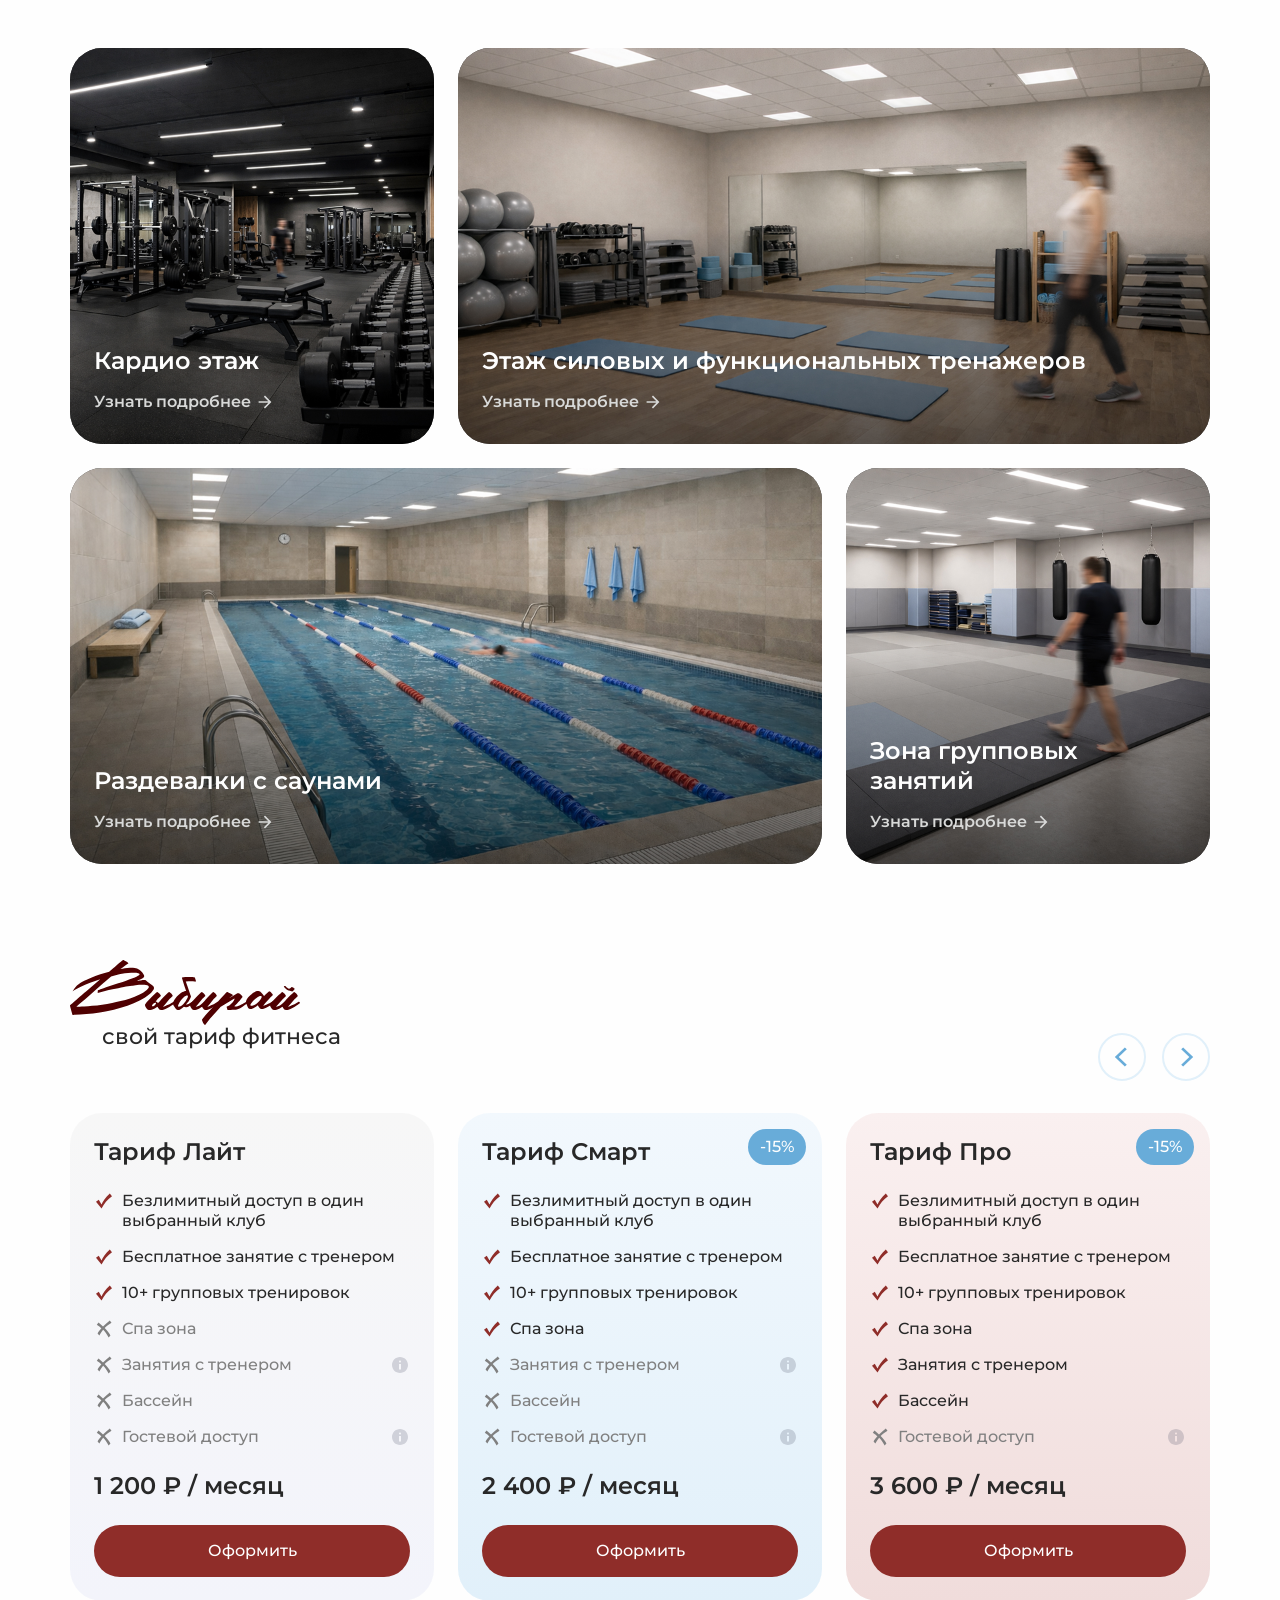
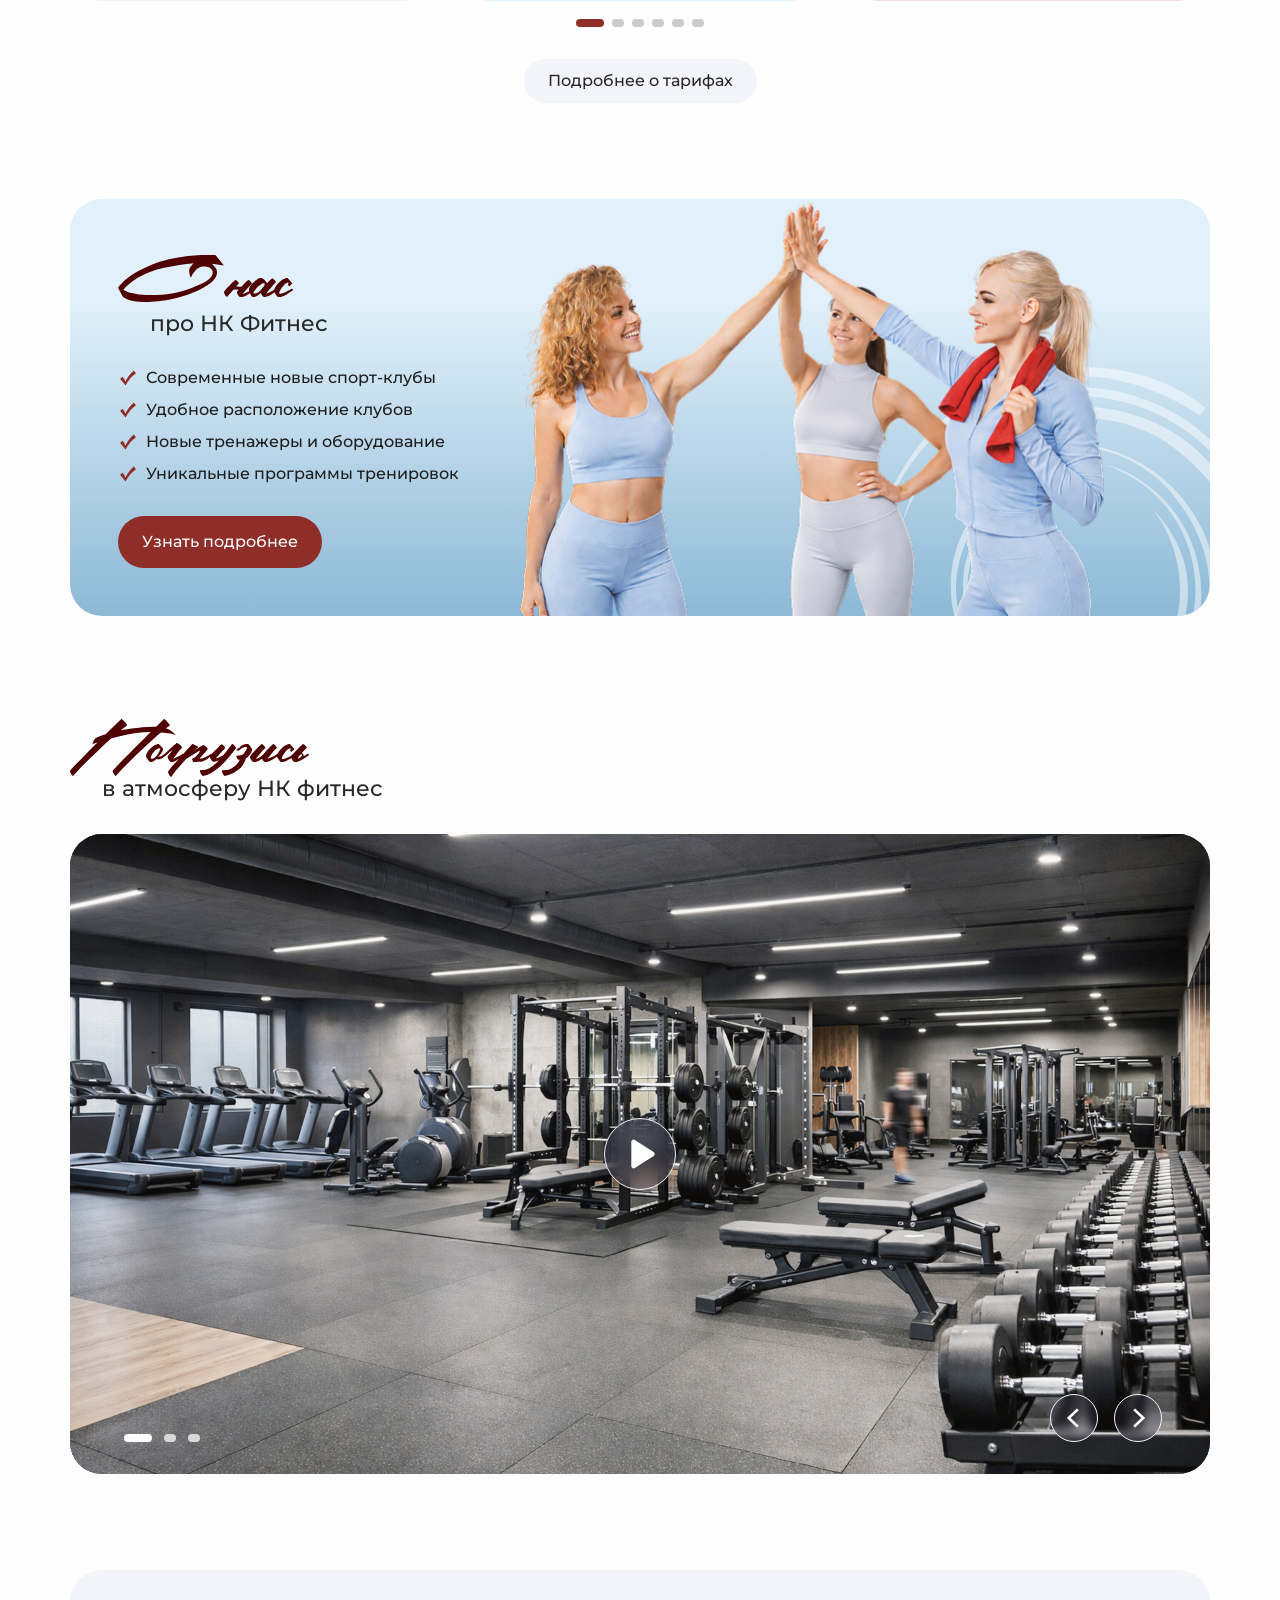
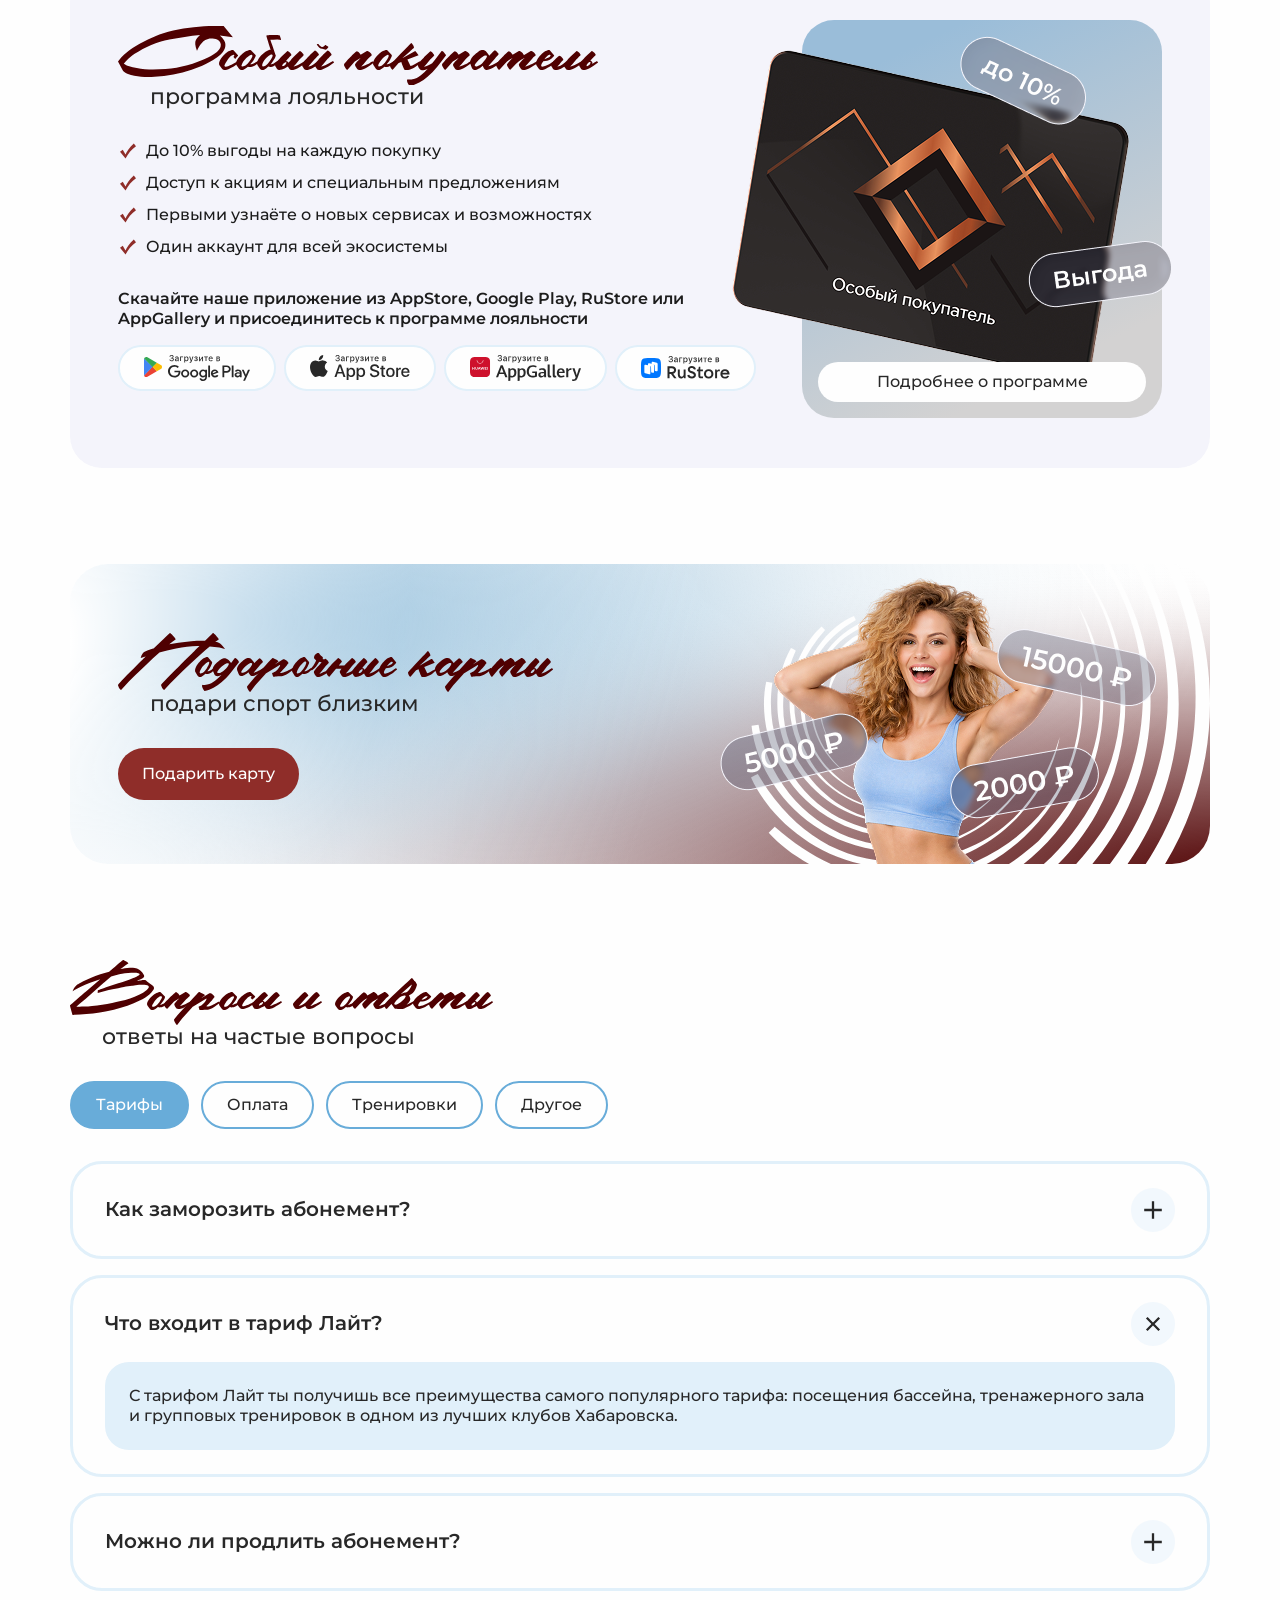
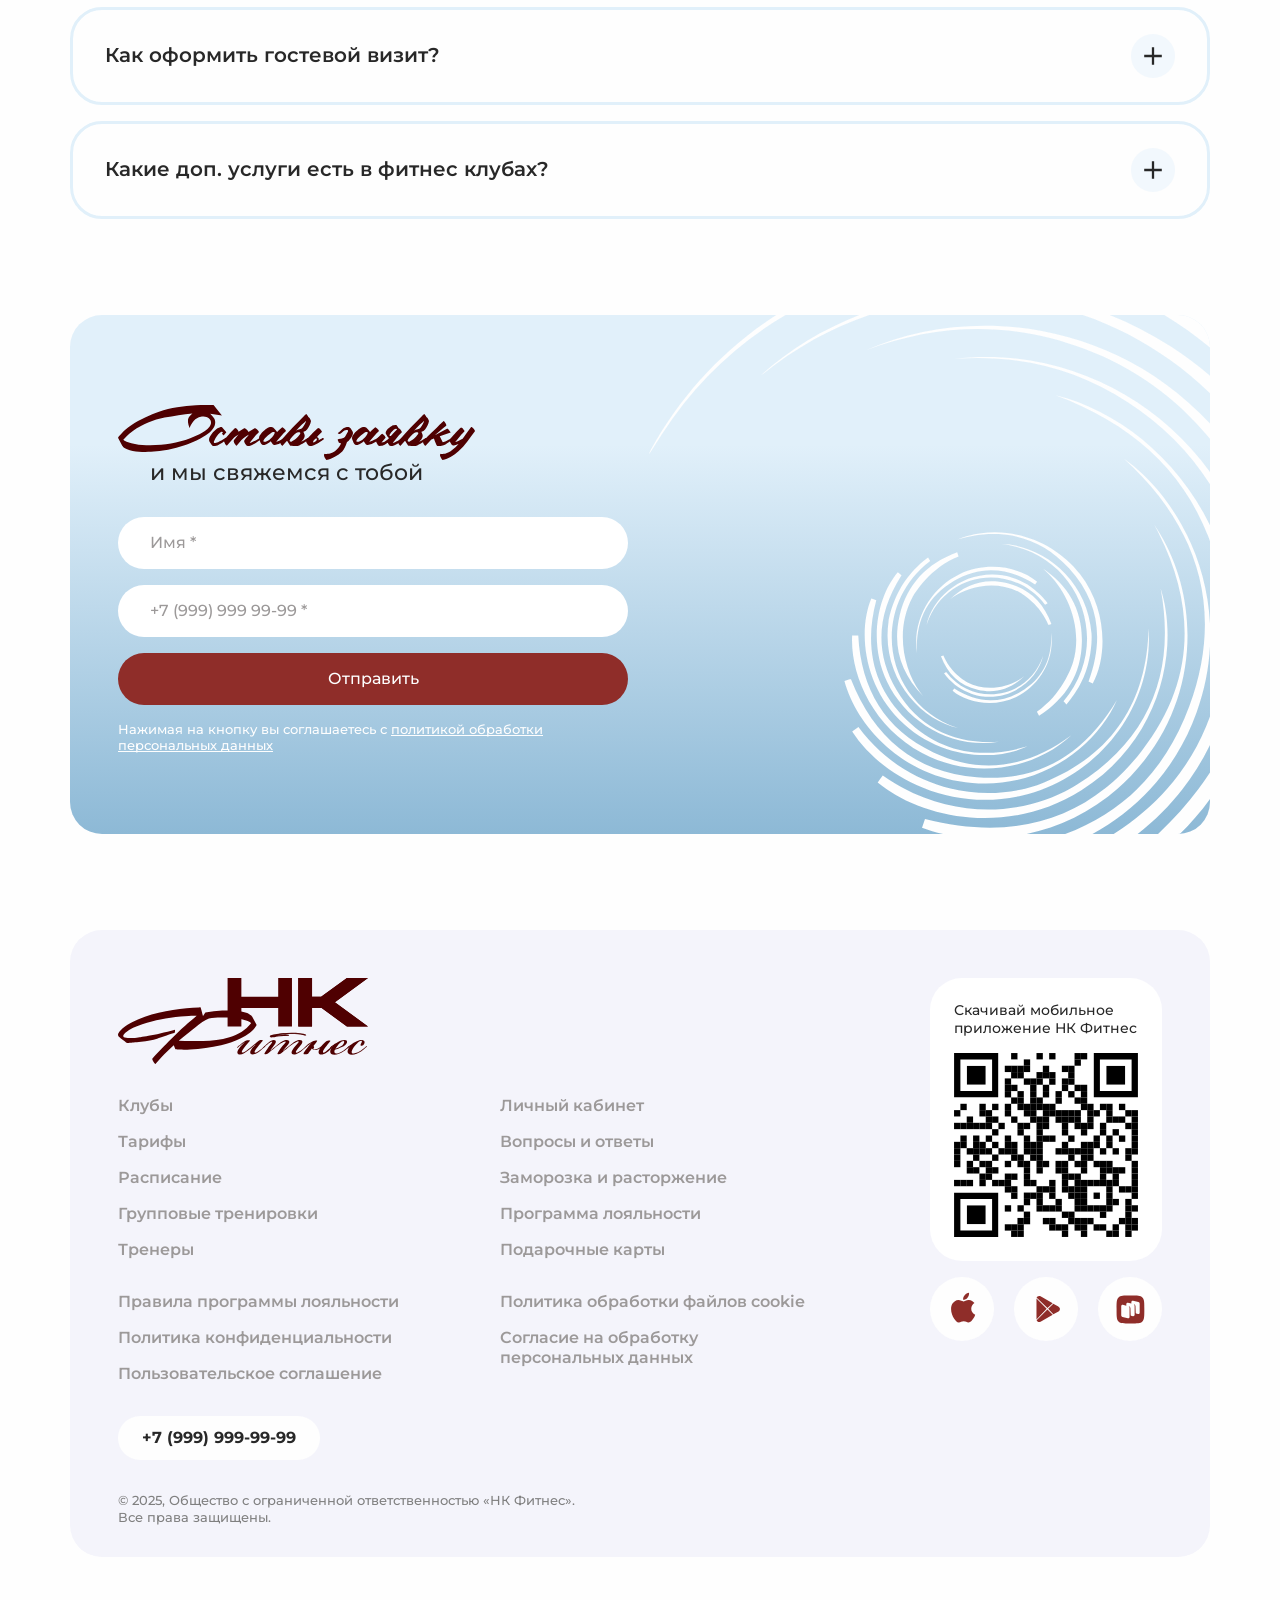
==== index.html @ 2e267639 "feat: addeddepartments mobile version" ====
<!doctype html>
<html lang="en">
  <head>
    <meta charset="UTF-8" />
    <meta name="viewport" content="width=device-width, initial-scale=1.0" />
    <title>Title</title>
    <link rel="shortcut icon" href="./favicon.ico" type="image/x-icon" />
    <link rel="stylesheet" href="./css/swiper-bundle.min.css" />
    <link rel="stylesheet" href="./css/index.css" />
    <script src="https://www.youtube.com/iframe_api" defer></script>
    <script src="./js/swiper-bundle.min.js" defer></script>
    <script src="./js/index.js" defer></script>
  </head>

  <body>
    <header class="header" style="display: none">
      <div class="custom-container">
        <div class="header__wrapper">
          <div class="header__logo">
            <a class="header__logo-link" href="#">
              <img class="header__logo-link-image" src="./assets/logo-header.svg" alt="logo" />
            </a>
          </div>

          <nav class="header__nav">
            <ul class="header__nav-menu">
              <li class="header__nav-menu-item">
                <a class="header__nav-menu-item-link" href="#">Клубы</a>
              </li>
              <li class="header__nav-menu-item">
                <a class="header__nav-menu-item-link" href="#">Тарифы</a>
              </li>
              <li class="header__nav-menu-item">
                <a class="header__nav-menu-item-link" href="#">Расписание</a>
              </li>
              <li class="header__nav-menu-item">
                <a class="header__nav-menu-item-link" href="#">Акции</a>
              </li>
            </ul>
          </nav>

          <div class="header__controls">
            <button class="header__controls-profile"></button>
            <button class="header__controls-login">Войти</button>
            <button class="header__controls-buy">Купить абонемент</button>
          </div>
        </div>
      </div>
    </header>

    <main class="main">
      <section class="first-screen" style="display: none">
        <div class="custom-container">
          <div class="first-screen__wrapper">
            <div class="first-screen__slider">
              <div class="swiper">
                <div class="swiper-wrapper">
                  <div class="swiper-slide">
                    <div class="first-screen__slide">
                      <div class="first-screen__slide-description">
                        Успей купить абонемент на год со скидкой до 30%
                      </div>
                      <div class="first-screen__slide-title">Акция года</div>
                      <div class="first-screen__slide-request">
                        <button class="first-screen__slide-request-button">Оставить заявку</button>
                      </div>
                    </div>
                  </div>
                  <div class="swiper-slide">
                    <div class="first-screen__slide">
                      <div class="first-screen__slide-description">
                        Успей купить абонемент на год со скидкой до 90%
                      </div>
                      <div class="first-screen__slide-title">Акция осени</div>
                      <div class="first-screen__slide-request">
                        <button class="first-screen__slide-request-button">Оставить заявку</button>
                      </div>
                    </div>
                  </div>
                  <div class="swiper-slide">
                    <div class="first-screen__slide">
                      <div class="first-screen__slide-description">
                        Успей купить абонемент на год со скидкой до 90%
                      </div>
                      <div class="first-screen__slide-title">Акция зимы</div>
                      <div class="first-screen__slide-request">
                        <button class="first-screen__slide-request-button">Оставить заявку</button>
                      </div>
                    </div>
                  </div>
                </div>
                <div class="swiper-pagination"></div>
              </div>
            </div>
          </div>
        </div>
      </section>

      <section class="departments">
        <div class="custom-container">
          <div class="departments__wrapper">
            <div class="departments__slides">
              <div class="departments__slide">
                <figure class="departments__slide-photo">
                  <img
                    class="departments__slide-photo-image"
                    src="./assets/departments-photo-1.jpg"
                    alt="photo"
                  />
                </figure>
                <div class="departments__slide-info">
                  <div class="departments__slide-info-title">Кардио этаж</div>
                  <div class="departments__slide-info-more">
                    <a class="departments__slide-info-more-link" href="#">Узнать подробнее</a>
                  </div>
                </div>
              </div>

              <div class="departments__slide">
                <figure class="departments__slide-photo">
                  <img
                    class="departments__slide-photo-image"
                    src="./assets/departments-photo-2.jpg"
                    alt="photo"
                  />
                </figure>
                <div class="departments__slide-info">
                  <div class="departments__slide-info-title">
                    Этаж силовых и функциональных тренажеров
                  </div>
                  <div class="departments__slide-info-more">
                    <a class="departments__slide-info-more-link" href="#">Узнать подробнее</a>
                  </div>
                </div>
              </div>

              <div class="departments__slide">
                <figure class="departments__slide-photo">
                  <img
                    class="departments__slide-photo-image"
                    src="./assets/departments-photo-3.jpg"
                    alt="photo"
                  />
                </figure>
                <div class="departments__slide-info">
                  <div class="departments__slide-info-title">Раздевалки с саунами</div>
                  <div class="departments__slide-info-more">
                    <a class="departments__slide-info-more-link" href="#">Узнать подробнее</a>
                  </div>
                </div>
              </div>

              <div class="departments__slide">
                <figure class="departments__slide-photo">
                  <img
                    class="departments__slide-photo-image"
                    src="./assets/departments-photo-4.jpg"
                    alt="photo"
                  />
                </figure>
                <div class="departments__slide-info">
                  <div class="departments__slide-info-title">Зона групповых занятий</div>
                  <div class="departments__slide-info-more">
                    <a class="departments__slide-info-more-link" href="#">Узнать подробнее</a>
                  </div>
                </div>
              </div>
            </div>

            <div class="departments__slider">
              <div class="swiper">
                <div class="swiper-wrapper">
                  <div class="swiper-slide">
                    <div class="departments__slide">
                      <figure class="departments__slide-photo">
                        <img
                          class="departments__slide-photo-image"
                          src="./assets/departments-photo-1.jpg"
                          alt="photo"
                        />
                      </figure>
                      <div class="departments__slide-info">
                        <div class="departments__slide-info-title">Кардио этаж</div>
                        <div class="departments__slide-info-more">
                          <a class="departments__slide-info-more-link" href="#">Узнать подробнее</a>
                        </div>
                      </div>
                    </div>
                  </div>

                  <div class="swiper-slide">
                    <div class="departments__slide">
                      <figure class="departments__slide-photo">
                        <img
                          class="departments__slide-photo-image"
                          src="./assets/departments-photo-2.jpg"
                          alt="photo"
                        />
                      </figure>
                      <div class="departments__slide-info">
                        <div class="departments__slide-info-title">
                          Этаж силовых и функциональных тренажеров
                        </div>
                        <div class="departments__slide-info-more">
                          <a class="departments__slide-info-more-link" href="#">Узнать подробнее</a>
                        </div>
                      </div>
                    </div>
                  </div>

                  <div class="swiper-slide">
                    <div class="departments__slide">
                      <figure class="departments__slide-photo">
                        <img
                          class="departments__slide-photo-image"
                          src="./assets/departments-photo-3.jpg"
                          alt="photo"
                        />
                      </figure>
                      <div class="departments__slide-info">
                        <div class="departments__slide-info-title">Раздевалки с саунами</div>
                        <div class="departments__slide-info-more">
                          <a class="departments__slide-info-more-link" href="#">Узнать подробнее</a>
                        </div>
                      </div>
                    </div>
                  </div>

                  <div class="swiper-slide">
                    <div class="departments__slide">
                      <figure class="departments__slide-photo">
                        <img
                          class="departments__slide-photo-image"
                          src="./assets/departments-photo-4.jpg"
                          alt="photo"
                        />
                      </figure>
                      <div class="departments__slide-info">
                        <div class="departments__slide-info-title">Зона групповых занятий</div>
                        <div class="departments__slide-info-more">
                          <a class="departments__slide-info-more-link" href="#">Узнать подробнее</a>
                        </div>
                      </div>
                    </div>
                  </div>
                </div>
              </div>

              <div class="departments__slider-pagination"></div>
            </div>
          </div>
        </div>
      </section>

      <section class="about-tariffs">
        <div class="custom-container">
          <di class="about-tariffs__heading">
            <div class="about-tariffs__heading-info">
              <h2 class="about-tariffs__heading-info-title">Выбирай</h2>

              <figure class="about-tariffs__heading-info-heading">
                <img
                  class="about-tariffs__heading-info-heading-image"
                  src="./assets/heading/heading-about-tariffs.svg"
                  alt="heading"
                />
              </figure>

              <div class="about-tariffs__heading-info-description">свой тариф фитнеса</div>
            </div>

            <div class="about-tariffs__heading-controls">
              <div class="about-tariffs__heading-controls-prev" role="button"></div>
              <div class="about-tariffs__heading-controls-next" role="button"></div>
            </div>
          </di>

          <div class="about-tariffs__slider">
            <div class="swiper">
              <div class="swiper-wrapper">
                <div class="swiper-slide">
                  <div class="about-tariffs__slide about-tariffs__slide_light">
                    <h3 class="about-tariffs__slide-title">Тариф Лайт</h3>

                    <ul class="about-tariffs__slide-services">
                      <li class="about-tariffs__slide-services-item active">
                        <div class="about-tariffs__slide-services-item-name">
                          Безлимитный доступ в один выбранный клуб
                        </div>
                      </li>
                      <li class="about-tariffs__slide-services-item active">
                        <div class="about-tariffs__slide-services-item-name">
                          Бесплатное занятие с тренером
                        </div>
                      </li>
                      <li class="about-tariffs__slide-services-item active">
                        <div class="about-tariffs__slide-services-item-name">
                          10+ групповых тренировок
                        </div>
                      </li>
                      <li class="about-tariffs__slide-services-item">
                        <div class="about-tariffs__slide-services-item-name">Спа зона</div>
                      </li>
                      <li class="about-tariffs__slide-services-item">
                        <div class="about-tariffs__slide-services-item-name">
                          Занятия с тренером
                        </div>
                        <div class="about-tariffs__slide-services-item-info">
                          <button class="about-tariffs__slide-services-item-info-button"></button>
                        </div>
                      </li>
                      <li class="about-tariffs__slide-services-item">
                        <div class="about-tariffs__slide-services-item-name">Бассейн</div>
                      </li>
                      <li class="about-tariffs__slide-services-item">
                        <div class="about-tariffs__slide-services-item-name">Гостевой доступ</div>
                        <div class="about-tariffs__slide-services-item-info">
                          <button class="about-tariffs__slide-services-item-info-button"></button>
                        </div>
                      </li>
                    </ul>

                    <div class="about-tariffs__slide-price">1 200 ₽ / месяц</div>

                    <div class="about-tariffs__slide-buy">
                      <button class="about-tariffs__slide-buy-button">Оформить</button>
                    </div>
                  </div>
                </div>

                <div class="swiper-slide">
                  <div class="about-tariffs__slide about-tariffs__slide_smart">
                    <h3 class="about-tariffs__slide-title">Тариф Смарт</h3>

                    <div class="about-tariffs__slide-discount">-15%</div>

                    <ul class="about-tariffs__slide-services">
                      <li class="about-tariffs__slide-services-item active">
                        <div class="about-tariffs__slide-services-item-name">
                          Безлимитный доступ в один выбранный клуб
                        </div>
                      </li>
                      <li class="about-tariffs__slide-services-item active">
                        <div class="about-tariffs__slide-services-item-name">
                          Бесплатное занятие с тренером
                        </div>
                      </li>
                      <li class="about-tariffs__slide-services-item active">
                        <div class="about-tariffs__slide-services-item-name">
                          10+ групповых тренировок
                        </div>
                      </li>
                      <li class="about-tariffs__slide-services-item active">
                        <div class="about-tariffs__slide-services-item-name">Спа зона</div>
                      </li>
                      <li class="about-tariffs__slide-services-item">
                        <div class="about-tariffs__slide-services-item-name">
                          Занятия с тренером
                        </div>
                        <div class="about-tariffs__slide-services-item-info">
                          <button class="about-tariffs__slide-services-item-info-button"></button>
                        </div>
                      </li>
                      <li class="about-tariffs__slide-services-item">
                        <div class="about-tariffs__slide-services-item-name">Бассейн</div>
                      </li>
                      <li class="about-tariffs__slide-services-item">
                        <div class="about-tariffs__slide-services-item-name">Гостевой доступ</div>
                        <div class="about-tariffs__slide-services-item-info">
                          <button class="about-tariffs__slide-services-item-info-button"></button>
                        </div>
                      </li>
                    </ul>

                    <div class="about-tariffs__slide-price">2 400 ₽ / месяц</div>

                    <div class="about-tariffs__slide-buy">
                      <button class="about-tariffs__slide-buy-button">Оформить</button>
                    </div>
                  </div>
                </div>

                <div class="swiper-slide">
                  <div class="about-tariffs__slide about-tariffs__slide_pro">
                    <h3 class="about-tariffs__slide-title">Тариф Про</h3>

                    <div class="about-tariffs__slide-discount">-15%</div>

                    <ul class="about-tariffs__slide-services">
                      <li class="about-tariffs__slide-services-item active">
                        <div class="about-tariffs__slide-services-item-name">
                          Безлимитный доступ в один выбранный клуб
                        </div>
                      </li>
                      <li class="about-tariffs__slide-services-item active">
                        <div class="about-tariffs__slide-services-item-name">
                          Бесплатное занятие с тренером
                        </div>
                      </li>
                      <li class="about-tariffs__slide-services-item active">
                        <div class="about-tariffs__slide-services-item-name">
                          10+ групповых тренировок
                        </div>
                      </li>
                      <li class="about-tariffs__slide-services-item active">
                        <div class="about-tariffs__slide-services-item-name">Спа зона</div>
                      </li>
                      <li class="about-tariffs__slide-services-item active">
                        <div class="about-tariffs__slide-services-item-name">
                          Занятия с тренером
                        </div>
                        <div class="about-tariffs__slide-services-item-info active">
                          <button class="about-tariffs__slide-services-item-info-button"></button>
                        </div>
                      </li>
                      <li class="about-tariffs__slide-services-item active">
                        <div class="about-tariffs__slide-services-item-name">Бассейн</div>
                      </li>
                      <li class="about-tariffs__slide-services-item">
                        <div class="about-tariffs__slide-services-item-name">Гостевой доступ</div>
                        <div class="about-tariffs__slide-services-item-info">
                          <button class="about-tariffs__slide-services-item-info-button"></button>
                        </div>
                      </li>
                    </ul>

                    <div class="about-tariffs__slide-price">3 600 ₽ / месяц</div>

                    <div class="about-tariffs__slide-buy">
                      <button class="about-tariffs__slide-buy-button">Оформить</button>
                    </div>
                  </div>
                </div>

                <div class="swiper-slide">
                  <div class="about-tariffs__slide about-tariffs__slide_light">
                    <h3 class="about-tariffs__slide-title">Тариф Лайт</h3>

                    <ul class="about-tariffs__slide-services">
                      <li class="about-tariffs__slide-services-item active">
                        <div class="about-tariffs__slide-services-item-name">
                          Безлимитный доступ в один выбранный клуб
                        </div>
                      </li>
                      <li class="about-tariffs__slide-services-item active">
                        <div class="about-tariffs__slide-services-item-name">
                          Бесплатное занятие с тренером
                        </div>
                      </li>
                      <li class="about-tariffs__slide-services-item active">
                        <div class="about-tariffs__slide-services-item-name">
                          10+ групповых тренировок
                        </div>
                      </li>
                      <li class="about-tariffs__slide-services-item">
                        <div class="about-tariffs__slide-services-item-name">Спа зона</div>
                      </li>
                      <li class="about-tariffs__slide-services-item">
                        <div class="about-tariffs__slide-services-item-name">
                          Занятия с тренером
                        </div>
                        <div class="about-tariffs__slide-services-item-info">
                          <button class="about-tariffs__slide-services-item-info-button"></button>
                        </div>
                      </li>
                      <li class="about-tariffs__slide-services-item">
                        <div class="about-tariffs__slide-services-item-name">Бассейн</div>
                      </li>
                      <li class="about-tariffs__slide-services-item">
                        <div class="about-tariffs__slide-services-item-name">Гостевой доступ</div>
                        <div class="about-tariffs__slide-services-item-info">
                          <button class="about-tariffs__slide-services-item-info-button"></button>
                        </div>
                      </li>
                    </ul>

                    <div class="about-tariffs__slide-price">1 200 ₽ / месяц</div>

                    <div class="about-tariffs__slide-buy">
                      <button class="about-tariffs__slide-buy-button">Оформить</button>
                    </div>
                  </div>
                </div>

                <div class="swiper-slide">
                  <div class="about-tariffs__slide about-tariffs__slide_smart">
                    <h3 class="about-tariffs__slide-title">Тариф Смарт</h3>

                    <div class="about-tariffs__slide-discount">-15%</div>

                    <ul class="about-tariffs__slide-services">
                      <li class="about-tariffs__slide-services-item active">
                        <div class="about-tariffs__slide-services-item-name">
                          Безлимитный доступ в один выбранный клуб
                        </div>
                      </li>
                      <li class="about-tariffs__slide-services-item active">
                        <div class="about-tariffs__slide-services-item-name">
                          Бесплатное занятие с тренером
                        </div>
                      </li>
                      <li class="about-tariffs__slide-services-item active">
                        <div class="about-tariffs__slide-services-item-name">
                          10+ групповых тренировок
                        </div>
                      </li>
                      <li class="about-tariffs__slide-services-item active">
                        <div class="about-tariffs__slide-services-item-name">Спа зона</div>
                      </li>
                      <li class="about-tariffs__slide-services-item">
                        <div class="about-tariffs__slide-services-item-name">
                          Занятия с тренером
                        </div>
                        <div class="about-tariffs__slide-services-item-info">
                          <button class="about-tariffs__slide-services-item-info-button"></button>
                        </div>
                      </li>
                      <li class="about-tariffs__slide-services-item">
                        <div class="about-tariffs__slide-services-item-name">Бассейн</div>
                      </li>
                      <li class="about-tariffs__slide-services-item">
                        <div class="about-tariffs__slide-services-item-name">Гостевой доступ</div>
                        <div class="about-tariffs__slide-services-item-info">
                          <button class="about-tariffs__slide-services-item-info-button"></button>
                        </div>
                      </li>
                    </ul>

                    <div class="about-tariffs__slide-price">2 400 ₽ / месяц</div>

                    <div class="about-tariffs__slide-buy">
                      <button class="about-tariffs__slide-buy-button">Оформить</button>
                    </div>
                  </div>
                </div>

                <div class="swiper-slide">
                  <div class="about-tariffs__slide about-tariffs__slide_pro">
                    <h3 class="about-tariffs__slide-title">Тариф Про</h3>

                    <div class="about-tariffs__slide-discount">-15%</div>

                    <ul class="about-tariffs__slide-services">
                      <li class="about-tariffs__slide-services-item active">
                        <div class="about-tariffs__slide-services-item-name">
                          Безлимитный доступ в один выбранный клуб
                        </div>
                      </li>
                      <li class="about-tariffs__slide-services-item active">
                        <div class="about-tariffs__slide-services-item-name">
                          Бесплатное занятие с тренером
                        </div>
                      </li>
                      <li class="about-tariffs__slide-services-item active">
                        <div class="about-tariffs__slide-services-item-name">
                          10+ групповых тренировок
                        </div>
                      </li>
                      <li class="about-tariffs__slide-services-item active">
                        <div class="about-tariffs__slide-services-item-name">Спа зона</div>
                      </li>
                      <li class="about-tariffs__slide-services-item active">
                        <div class="about-tariffs__slide-services-item-name">
                          Занятия с тренером
                        </div>
                        <div class="about-tariffs__slide-services-item-info active">
                          <button class="about-tariffs__slide-services-item-info-button"></button>
                        </div>
                      </li>
                      <li class="about-tariffs__slide-services-item active">
                        <div class="about-tariffs__slide-services-item-name">Бассейн</div>
                      </li>
                      <li class="about-tariffs__slide-services-item">
                        <div class="about-tariffs__slide-services-item-name">Гостевой доступ</div>
                        <div class="about-tariffs__slide-services-item-info">
                          <button class="about-tariffs__slide-services-item-info-button"></button>
                        </div>
                      </li>
                    </ul>

                    <div class="about-tariffs__slide-price">3 600 ₽ / месяц</div>

                    <div class="about-tariffs__slide-buy">
                      <button class="about-tariffs__slide-buy-button">Оформить</button>
                    </div>
                  </div>
                </div>
              </div>
            </div>
          </div>

          <div class="about-tariffs__pagination"></div>

          <div class="about-tariffs__more">
            <a class="about-tariffs__more-link" href="#">Подробнее о тарифах</a>
          </div>
        </div>
      </section>

      <section class="about-us">
        <div class="custom-container">
          <div class="about-us__wrapper">
            <div class="about-us__info">
              <div class="about-us__info-title">О нас</div>

              <figure class="about-us__info-heading">
                <img
                  class="about-us__info-heading-image"
                  src="./assets/heading/heading-about-us.svg"
                  alt="heading"
                />
              </figure>

              <div class="about-us__info-description">про НК Фитнес</div>
              <div class="about-us__info-advantages">
                <li class="about-us__info-advantages-item">Современные новые спорт-клубы</li>
                <li class="about-us__info-advantages-item">Удобное расположение клубов</li>
                <li class="about-us__info-advantages-item">Новые тренажеры и оборудование</li>
                <li class="about-us__info-advantages-item">Уникальные программы тренировок</li>
              </div>
              <div class="about-us__info-training">
                <button class="about-us__info-training-button">Узнать подробнее</button>
              </div>
            </div>

            <figure class="about-us__photo">
              <img
                class="about-us__photo-image"
                src="./assets/about-us-image-1.png"
                alt="about-us"
              />
            </figure>
          </div>
        </div>
      </section>

      <section class="atmosphere">
        <div class="custom-container">
          <div class="atmosphere__wrapper">
            <h2 class="atmosphere__title">Погрузись</h2>

            <figure class="atmosphere__heading">
              <img
                class="atmosphere__heading-image"
                src="./assets/heading/heading-atmosphere.svg"
                alt="heading"
              />
            </figure>

            <div class="atmosphere__description">в атмосферу НК фитнес</div>

            <div class="atmosphere__slider">
              <div class="swiper">
                <div class="swiper-wrapper">
                  <div class="swiper-slide">
                    <div class="atmosphere__slide">
                      <iframe
                        class="atmosphere__slide-iframe"
                        src="https://www.youtube.com/embed/ScMzIvxBSi4?enablejsapi=1"
                        allow="
                          accelerometer;
                          autoplay;
                          clipboard-write;
                          encrypted-media;
                          gyroscope;
                          picture-in-picture;
                        "
                        allowfullscreen
                      ></iframe>
                      <div class="atmosphere__slide-overlay">
                        <figure class="atmosphere__slide-overlay-photo">
                          <img
                            class="atmosphere__slide-overlay-photo-image"
                            src="./assets/atmosphere-video-overlay-1.jpg"
                            alt="overlay"
                          />
                        </figure>

                        <button class="atmosphere__slide-overlay-play"></button>
                      </div>
                    </div>
                  </div>

                  <div class="swiper-slide">
                    <div class="atmosphere__slide">
                      <iframe
                        class="atmosphere__slide-iframe"
                        src="https://www.youtube.com/embed/ScMzIvxBSi4?enablejsapi=1"
                        allow="
                          accelerometer;
                          autoplay;
                          clipboard-write;
                          encrypted-media;
                          gyroscope;
                          picture-in-picture;
                        "
                        allowfullscreen
                      ></iframe>
                      <div class="atmosphere__slide-overlay">
                        <figure class="atmosphere__slide-overlay-photo">
                          <img
                            class="atmosphere__slide-overlay-photo-image"
                            src="./assets/atmosphere-video-overlay-1.jpg"
                            alt="overlay"
                          />
                        </figure>

                        <button class="atmosphere__slide-overlay-play"></button>
                      </div>
                    </div>
                  </div>

                  <div class="swiper-slide">
                    <div class="atmosphere__slide">
                      <iframe
                        class="atmosphere__slide-iframe"
                        src="https://www.youtube.com/embed/ScMzIvxBSi4?enablejsapi=1"
                        allow="
                          accelerometer;
                          autoplay;
                          clipboard-write;
                          encrypted-media;
                          gyroscope;
                          picture-in-picture;
                        "
                        allowfullscreen
                      ></iframe>
                      <div class="atmosphere__slide-overlay">
                        <figure class="atmosphere__slide-overlay-photo">
                          <img
                            class="atmosphere__slide-overlay-photo-image"
                            src="./assets/atmosphere-video-overlay-1.jpg"
                            alt="overlay"
                          />
                        </figure>

                        <button class="atmosphere__slide-overlay-play"></button>
                      </div>
                    </div>
                  </div>
                </div>

                <div class="swiper-pagination"></div>
                <div class="swiper-button-prev"></div>
                <div class="swiper-button-next"></div>
              </div>
            </div>
          </div>
        </div>
      </section>

      <section class="loyalty">
        <div class="custom-container">
          <div class="loyalty__wrapper">
            <div class="loyalty__info">
              <h2 class="loyalty__info-title">Особый покупатель</h2>

              <figure class="loyalty__info-heading">
                <img
                  class="loyalty__info-heading-image"
                  src="./assets/heading/heading-loyalty.svg"
                  alt="heading"
                />
              </figure>

              <div class="loyalty__info-description">программа лояльности</div>

              <div class="loyalty__info-advantages">
                <li class="loyalty__info-advantages-item">До 10% выгоды на каждую покупку</li>
                <li class="loyalty__info-advantages-item">
                  Доступ к акциям и специальным предложениям
                </li>
                <li class="loyalty__info-advantages-item">
                  Первыми узнаёте о новых сервисах и возможностях
                </li>
                <li class="loyalty__info-advantages-item">Один аккаунт для всей экосистемы</li>
              </div>

              <div class="loyalty__info-text">
                Скачайте наше приложение из AppStore, Google Play, RuStore или AppGallery и
                присоединитесь к программе лояльности
              </div>

              <div class="loyalty__info-download">
                <a class="loyalty__info-download-link" href="#">
                  <img
                    class="loyalty__info-download-link-image"
                    src="./assets/google-play-download-logo.svg"
                    alt=""
                  />
                </a>
                <a class="loyalty__info-download-link" href="#">
                  <img
                    class="loyalty__info-download-link-image"
                    src="./assets/app-store-download-logo.svg"
                    alt=""
                  />
                </a>
                <a class="loyalty__info-download-link" href="#">
                  <img
                    class="loyalty__info-download-link-image"
                    src="./assets/app-gallery-download-logo.svg"
                    alt=""
                  />
                </a>
                <a class="loyalty__info-download-link" href="#">
                  <img
                    class="loyalty__info-download-link-image"
                    src="./assets/rustore-download-logo.svg"
                    alt=""
                  />
                </a>
              </div>
            </div>

            <div class="loyalty__more">
              <figure class="loyalty__more-figure">
                <img
                  class="loyalty__more-figure-image"
                  src="./assets/loyalty-image-1.png"
                  alt="about-us"
                />
              </figure>

              <div class="loyalty__more-about">
                <a class="loyalty__more-about-link" href="#">Подробнее о программе</a>
              </div>
            </div>

            <div class="loyalty__download">
              <div class="loyalty__download-title">
                Скачайте наше приложение из AppStore, Google Play, RuStore или AppGallery и
                присоединитесь к программе лояльности
              </div>

              <div class="loyalty__download-links">
                <a class="loyalty__download-link" href="#">
                  <img
                    class="loyalty__download-link-logo"
                    src="./assets/google-play-download-logo-mob.svg"
                    alt=""
                  />
                </a>
                <a class="loyalty__download-link" href="#">
                  <img
                    class="loyalty__download-link-logo"
                    src="./assets/app-store-download-logo-mob.svg"
                    alt=""
                  />
                </a>
                <a class="loyalty__download-link" href="#">
                  <img
                    class="loyalty__download-link-logo"
                    src="./assets/app-gallery-download-logo-mob.svg"
                    alt=""
                  />
                </a>
                <a class="loyalty__download-link" href="#">
                  <img
                    class="loyalty__download-link-logo"
                    src="./assets/rustore-download-logo-mob.svg"
                    alt=""
                  />
                </a>
              </div>
            </div>
          </div>
        </div>
      </section>

      <section class="gift-cards">
        <div class="custom-container">
          <div class="gift-cards__wrapper">
            <div class="gift-cards__info">
              <h2 class="gift-cards__info-title">Подарочные карты</h2>

              <figure class="gift-cards__info-heading">
                <img
                  class="gift-cards__info-heading-image"
                  src="./assets/heading/heading-gift-cards.svg"
                  alt="heading"
                />
              </figure>

              <div class="gift-cards__info-description">подари спорт близким</div>

              <div class="gift-cards__info-give">
                <button class="gift-cards__info-give-button">Подарить карту</button>
              </div>
            </div>

            <figure class="gift-cards__figure">
              <img
                class="gift-cards__figure-image gift-cards__figure-image_desktop"
                src="./assets/gift-cards-image.png"
                alt="gift"
              />
              <img
                class="gift-cards__figure-image gift-cards__figure-image_mobile"
                src="./assets/gift-cards-image-mob.png"
                alt="gift"
              />
            </figure>
          </div>
        </div>
      </section>

      <section class="faq">
        <div class="custom-container">
          <h2 class="faq__title">Вопросы и ответы</h2>

          <figure class="faq__heading">
            <img class="faq__heading-image" src="./assets/heading/heading-faq.svg" alt="heading" />
          </figure>

          <div class="faq__description">ответы на частые вопросы</div>

          <ul class="faq__menu">
            <li class="faq__menu-item">
              <button class="faq__menu-item-button active" data-target="tariffs">Тарифы</button>
            </li>
            <li class="faq__menu-item">
              <button class="faq__menu-item-button" data-target="payment">Оплата</button>
            </li>
            <li class="faq__menu-item">
              <button class="faq__menu-item-button" data-target="training">Тренировки</button>
            </li>
            <li class="faq__menu-item">
              <button class="faq__menu-item-button" data-target="other">Другое</button>
            </li>
          </ul>

          <div class="faq__wrappper">
            <div class="faq__block" data-block="tariffs">
              <div class="faq__item">
                <div class="faq__item-toggler">Как заморозить абонемент?</div>
                <div class="faq__item-panel">
                  <div class="faq__item-panel-content">
                    С тарифом Лайт ты получишь все преимущества самого популярного тарифа: посещения
                    бассейна, тренажерного зала и групповых тренировок в одном из лучших клубов
                    Хабаровска.
                  </div>
                </div>
              </div>

              <div class="faq__item active">
                <div class="faq__item-toggler">Что входит в тариф Лайт?</div>
                <div class="faq__item-panel">
                  <div class="faq__item-panel-content">
                    С тарифом Лайт ты получишь все преимущества самого популярного тарифа: посещения
                    бассейна, тренажерного зала и групповых тренировок в одном из лучших клубов
                    Хабаровска.
                  </div>
                </div>
              </div>

              <div class="faq__item">
                <div class="faq__item-toggler">Можно ли продлить абонемент?</div>
                <div class="faq__item-panel">
                  <div class="faq__item-panel-content">
                    С тарифом Лайт ты получишь все преимущества самого популярного тарифа: посещения
                    бассейна, тренажерного зала и групповых тренировок в одном из лучших клубов
                    Хабаровска.
                  </div>
                </div>
              </div>

              <div class="faq__item">
                <div class="faq__item-toggler">Как оформить гостевой визит?</div>
                <div class="faq__item-panel">
                  <div class="faq__item-panel-content">
                    С тарифом Лайт ты получишь все преимущества самого популярного тарифа: посещения
                    бассейна, тренажерного зала и групповых тренировок в одном из лучших клубов
                    Хабаровска.
                  </div>
                </div>
              </div>

              <div class="faq__item">
                <div class="faq__item-toggler">Какие доп. услуги есть в фитнес клубах?</div>
                <div class="faq__item-panel">
                  <div class="faq__item-panel-content">
                    С тарифом Лайт ты получишь все преимущества самого популярного тарифа: посещения
                    бассейна, тренажерного зала и групповых тренировок в одном из лучших клубов
                    Хабаровска.
                  </div>
                </div>
              </div>
            </div>

            <div class="faq__block" data-block="payment">
              <div class="faq__item">
                <div class="faq__item-toggler">Вопрос про оплату #1?</div>
                <div class="faq__item-panel">
                  <div class="faq__item-panel-content">
                    С тарифом Лайт ты получишь все преимущества самого популярного тарифа: посещения
                    бассейна, тренажерного зала и групповых тренировок в одном из лучших клубов
                    Хабаровска.
                  </div>
                </div>
              </div>

              <div class="faq__item">
                <div class="faq__item-toggler">Вопрос про оплату #2?</div>
                <div class="faq__item-panel">
                  <div class="faq__item-panel-content">
                    С тарифом Лайт ты получишь все преимущества самого популярного тарифа: посещения
                    бассейна, тренажерного зала и групповых тренировок в одном из лучших клубов
                    Хабаровска.
                  </div>
                </div>
              </div>

              <div class="faq__item">
                <div class="faq__item-toggler">Вопрос про оплату #3?</div>
                <div class="faq__item-panel">
                  <div class="faq__item-panel-content">
                    С тарифом Лайт ты получишь все преимущества самого популярного тарифа: посещения
                    бассейна, тренажерного зала и групповых тренировок в одном из лучших клубов
                    Хабаровска.
                  </div>
                </div>
              </div>
            </div>

            <div class="faq__block" data-block="training">
              <div class="faq__item">
                <div class="faq__item-toggler">Вопрос про тренировки #1?</div>
                <div class="faq__item-panel">
                  <div class="faq__item-panel-content">
                    С тарифом Лайт ты получишь все преимущества самого популярного тарифа: посещения
                    бассейна, тренажерного зала и групповых тренировок в одном из лучших клубов
                    Хабаровска.
                  </div>
                </div>
              </div>

              <div class="faq__item">
                <div class="faq__item-toggler">Вопрос про тренировки #2?</div>
                <div class="faq__item-panel">
                  <div class="faq__item-panel-content">
                    С тарифом Лайт ты получишь все преимущества самого популярного тарифа: посещения
                    бассейна, тренажерного зала и групповых тренировок в одном из лучших клубов
                    Хабаровска.
                  </div>
                </div>
              </div>

              <div class="faq__item">
                <div class="faq__item-toggler">Вопрос про тренировки #3?</div>
                <div class="faq__item-panel">
                  <div class="faq__item-panel-content">
                    С тарифом Лайт ты получишь все преимущества самого популярного тарифа: посещения
                    бассейна, тренажерного зала и групповых тренировок в одном из лучших клубов
                    Хабаровска.
                  </div>
                </div>
              </div>
            </div>

            <div class="faq__block" data-block="other">
              <div class="faq__item">
                <div class="faq__item-toggler">Вопрос про другое #1?</div>
                <div class="faq__item-panel">
                  <div class="faq__item-panel-content">
                    С тарифом Лайт ты получишь все преимущества самого популярного тарифа: посещения
                    бассейна, тренажерного зала и групповых тренировок в одном из лучших клубов
                    Хабаровска.
                  </div>
                </div>
              </div>

              <div class="faq__item">
                <div class="faq__item-toggler">Вопрос про другое #2?</div>
                <div class="faq__item-panel">
                  <div class="faq__item-panel-content">
                    С тарифом Лайт ты получишь все преимущества самого популярного тарифа: посещения
                    бассейна, тренажерного зала и групповых тренировок в одном из лучших клубов
                    Хабаровска.
                  </div>
                </div>
              </div>

              <div class="faq__item">
                <div class="faq__item-toggler">Вопрос про другое #3?</div>
                <div class="faq__item-panel">
                  <div class="faq__item-panel-content">
                    С тарифом Лайт ты получишь все преимущества самого популярного тарифа: посещения
                    бассейна, тренажерного зала и групповых тренировок в одном из лучших клубов
                    Хабаровска.
                  </div>
                </div>
              </div>
            </div>
          </div>
        </div>
      </section>

      <section class="callback">
        <div class="custom-container">
          <div class="callback__wrapper">
            <h2 class="callback__title">Оставь заявку</h2>

            <figure class="callback__heading">
              <img
                class="callback__heading-image"
                src="./assets/heading/heading-callback.svg"
                alt="heading"
              />
            </figure>

            <div class="callback__description">и мы свяжемся с тобой</div>

            <form class="callback__form">
              <input
                class="callback__form-input"
                type="text"
                name="name"
                placeholder="Имя *"
                required
              />
              <input
                class="callback__form-input"
                type="tel"
                name="phone"
                placeholder="+7 (999) 999 99-99 *"
                required
              />
              <button class="callback__form-submit">Отправить</button>
              <div class="callback__form-disclaimer">
                Нажимая на кнопку вы соглашаетесь с
                <a class="callback__form-disclaimer-link" href="#">
                  политикой обработки персональных данных
                </a>
              </div>
            </form>
          </div>
        </div>
      </section>
    </main>

    <footer class="footer">
      <div class="custom-container">
        <div class="footer__wrapper">
          <div class="footer__main">
            <figure class="footer__main-logo">
              <a class="footer__main-logo-link" href="#">
                <img
                  class="footer__main-logo-link-image"
                  src="./assets/logo-footer.svg"
                  alt="logo"
                />
              </a>
            </figure>

            <nav class="footer__main-nav">
              <ul class="footer__main-nav-menu">
                <li class="footer__main-nav-menu-item">
                  <a class="footer__main-nav-menu-item-link" href="#">Клубы</a>
                </li>
                <li class="footer__main-nav-menu-item">
                  <a class="footer__main-nav-menu-item-link" href="#">Тарифы</a>
                </li>
                <li class="footer__main-nav-menu-item">
                  <a class="footer__main-nav-menu-item-link" href="#">Расписание</a>
                </li>
                <li class="footer__main-nav-menu-item">
                  <a class="footer__main-nav-menu-item-link" href="#">Групповые тренировки</a>
                </li>
                <li class="footer__main-nav-menu-item">
                  <a class="footer__main-nav-menu-item-link" href="#">Тренеры</a>
                </li>
              </ul>

              <ul class="footer__main-nav-menu">
                <li class="footer__main-nav-menu-item">
                  <a class="footer__main-nav-menu-item-link" href="#">Личный кабинет</a>
                </li>
                <li class="footer__main-nav-menu-item">
                  <a class="footer__main-nav-menu-item-link" href="#">Вопросы и ответы</a>
                </li>
                <li class="footer__main-nav-menu-item">
                  <a class="footer__main-nav-menu-item-link" href="#">Заморозка и расторжение</a>
                </li>
                <li class="footer__main-nav-menu-item">
                  <a class="footer__main-nav-menu-item-link" href="#">Программа лояльности</a>
                </li>
                <li class="footer__main-nav-menu-item">
                  <a class="footer__main-nav-menu-item-link" href="#">Подарочные карты</a>
                </li>
              </ul>

              <ul class="footer__main-nav-menu">
                <li class="footer__main-nav-menu-item">
                  <a class="footer__main-nav-menu-item-link" href="#"
                    >Правила программы лояльности</a
                  >
                </li>
                <li class="footer__main-nav-menu-item">
                  <a class="footer__main-nav-menu-item-link" href="#"
                    >Политика конфиденциальности</a
                  >
                </li>
                <li class="footer__main-nav-menu-item">
                  <a class="footer__main-nav-menu-item-link" href="#"
                    >Пользовательское соглашение</a
                  >
                </li>
              </ul>

              <ul class="footer__main-nav-menu">
                <li class="footer__main-nav-menu-item">
                  <a class="footer__main-nav-menu-item-link" href="#"
                    >Политика обработки файлов cookie</a
                  >
                </li>
                <li class="footer__main-nav-menu-item">
                  <a class="footer__main-nav-menu-item-link" href="#"
                    >Согласие на обработку персональных данных</a
                  >
                </li>
              </ul>
            </nav>

            <div class="footer__main-phone">
              <a class="footer__main-phone-link" href="tel:+79999999999">+7 (999) 999-99-99</a>
            </div>
          </div>

          <div class="footer__app">
            <div class="footer__app-download">
              <div class="footer__app-download-title">Скачивай мобильное приложение НК Фитнес</div>

              <figure class="footer__app-download-qr">
                <img
                  class="footer__app-download-qr-image"
                  src="./assets/app-qr-code.svg"
                  alt="qr"
                />
              </figure>
            </div>

            <div class="footer__app-store">
              <a class="footer__app-store-link" href="#">
                <img
                  class="footer__app-store-link-icon"
                  src="./assets/app-store-logo.svg"
                  alt="app-store-logo"
                />
              </a>
              <a class="footer__app-store-link" href="#">
                <img
                  class="footer__app-store-link-icon"
                  src="./assets/google-play-logo.svg"
                  alt="google-play-logo"
                />
              </a>
              <a class="footer__app-store-link" href="#">
                <img
                  class="footer__app-store-link-icon"
                  src="./assets/ru-store-logo.svg"
                  alt="ru-store-logo"
                />
              </a>
            </div>
          </div>

          <div class="footer__copyright">
            <div class="footer__copyright-content">
              © 2025, Общество с ограниченной ответственностью «НК Фитнес». Все права защищены.
            </div>
          </div>
        </div>
      </div>
    </footer>

    <div class="cookies active" style="display: none">
      <figure class="cookies__icon">
        <img class="cookies__icon-image" src="./assets/cookies.svg" alt="cookies" />
      </figure>
      <div class="cookies__message">
        Мы используем файлы cookie для улучшения работы сайта и анализа посещаемости. Продолжая
        использовать сайт, вы соглашаетесь с
        <a class="cookies__message-link" href="#">политикой обработки файлов cookie</a>
      </div>
      <div class="cookies__agree">
        <button class="cookies__agree-button">Понятно</button>
      </div>
    </div>

    <div class="loader" style="display: none">
      <div class="loader__main">
        <svg
          class="loader__main-layer loader__main-layer_outer"
          viewBox="0 0 200 186"
          fill="none"
          xmlns="http://www.w3.org/2000/svg"
        >
          <path
            d="M21.9347 37.778C0.688695 70.8767 -2.49113 105.113 17.5709 139.151C37.6026 173.147 69.0466 187.191 108.109 184.972C64.8949 191.45 25.7894 166.533 9.21711 132.022C-7.76408 96.6708 0.677655 56.17 18.6566 35.2195C19.7309 36.0613 20.8166 36.9033 21.9347 37.778ZM108.224 184.967C108.186 184.969 108.147 184.97 108.109 184.972C108.147 184.966 108.186 184.961 108.224 184.956V184.967ZM72.013 172.851V172.862C71.978 172.851 71.9432 172.838 71.9081 172.826C71.9431 172.834 71.978 172.843 72.013 172.851ZM47.3025 25.3122C-7.14324 66.6883 5.61949 150.587 71.9081 172.826C38.0986 165.139 3.31637 127.498 10.413 78.1694C11.1696 72.9532 15.2581 56.5407 25.289 42.4027C32.3489 32.4635 41.2727 25.2797 41.9089 24.7655C43.334 23.6393 44.5509 22.7427 45.4279 22.1194C45.998 23.0816 46.6668 24.2189 47.3025 25.3122ZM146.364 31.4469C169.824 46.8208 182.235 68.5149 181.709 96.5071C181.171 124.893 167.884 146.434 143.721 161.873H143.711C142.527 159.807 141.77 158.483 141.77 158.483L145.454 155.684C166.536 139.674 173.843 114.849 173.88 114.724C183.035 83.4296 168.432 51.0735 149.707 34.2563C148.37 33.0537 147.197 32.1028 146.364 31.4469ZM109.967 10.1897C144.653 10.4959 186.74 39.9425 190.281 89.7051C190.654 94.9536 190.149 111.859 183.341 127.801C178.551 139.008 171.361 147.919 170.844 148.555C169.693 149.965 168.695 151.092 167.971 151.89C167.226 151.07 166.327 150.097 165.472 149.167C209.916 97.1852 179.559 17.8438 109.967 10.1897ZM154.433 87.9346C158.247 113.018 143.721 135.718 123.594 145.329C102.994 155.17 79.3909 150.283 67.1782 139.862C67.6715 139.239 68.1654 138.605 68.6696 137.959C87.9532 150.283 107.906 152.12 127.738 140.496C147.559 128.873 155.749 110.623 154.433 87.9453V87.9346ZM147.394 108.928C142.954 128.545 121.006 148.752 92.2291 144.629C89.1925 144.192 79.6328 141.819 71.3889 136.002C65.5895 131.913 61.4007 126.741 61.1047 126.369C60.4473 125.549 59.9216 124.838 59.5598 124.335C60.1188 124.008 60.7763 123.624 61.412 123.253C85.5304 154.831 134.458 147.407 147.383 108.928H147.394ZM72.4295 21.2012L68.2306 23.1584C44.2242 34.3456 31.8165 57.047 31.7468 57.175C16.1575 85.8343 23.5575 120.541 38.2807 140.934C39.344 142.399 40.2753 143.569 40.955 144.389C21.2875 124.412 13.7785 100.574 20.2357 73.3364C26.7908 45.7085 44.3602 27.4701 71.2465 17.4862C71.9695 19.748 72.4295 21.2012 72.4295 21.2012ZM60.1733 111.115C66.7072 125.068 79.9944 132.263 79.9944 132.263C96.6797 141.305 116.906 137.019 128.79 128.48C129.645 127.868 130.336 127.32 130.807 126.927C119.165 138.32 105.275 142.683 89.4006 138.933C73.296 135.138 62.6615 124.958 56.8512 109.366H56.863C58.1823 108.942 59.0243 108.68 59.033 108.677L60.1733 111.115ZM72.013 6.01349C112.905 -9.52443 156.471 6.57081 180.02 36.8265C204.127 67.782 204.478 109.158 191.366 133.433C190.128 132.831 188.889 132.23 187.617 131.617C201.343 94.779 197.177 60.642 170.339 31.6219C143.524 2.61277 109.769 -4.45082 72.013 6.01349ZM73.2635 36.9462C98.4012 24.9295 127.189 30.9111 142.088 43.6169C141.485 44.3822 140.882 45.1478 140.268 45.9351C116.742 30.9112 92.4043 28.6693 68.2092 42.8512C44.025 57.0332 34.0379 79.2958 35.6384 106.96C30.9793 76.3763 48.7176 48.6789 73.2635 36.9462ZM64.4706 59.3949C78.6786 45.4863 95.6274 40.1727 114.988 44.7433C134.633 49.3796 147.602 61.8006 154.695 80.8155L154.684 80.8272C153.073 81.3301 152.042 81.658 152.042 81.658L150.65 78.6841C142.68 61.67 126.466 52.8888 126.466 52.8888C106.097 41.8561 81.4195 47.0943 66.9266 57.5039C65.8852 58.2473 65.0517 58.9139 64.4706 59.3949ZM44.2438 81.3515C49.6705 57.4159 76.4533 32.7588 111.556 37.7887C115.262 38.3135 126.926 41.2115 136.979 48.3078C144.05 53.3048 149.159 59.614 149.521 60.0623C150.321 61.0572 150.968 61.9208 151.406 62.5439C150.716 62.9484 149.916 63.4188 149.138 63.867C119.703 25.3448 60.0195 34.4098 44.2438 81.3515ZM71.2465 17.4862L71.2454 17.483H71.2571C71.2538 17.4842 71.2498 17.485 71.2465 17.4862Z"
            fill="#FEFEFE"
          />
        </svg>

        <svg
          class="loader__main-layer loader__main-layer_mid"
          viewBox="0 0 200 186"
          fill="none"
          xmlns="http://www.w3.org/2000/svg"
        >
          <path
            d="M21.9347 37.778C0.688695 70.8767 -2.49113 105.113 17.5709 139.151C37.6026 173.147 69.0466 187.191 108.109 184.972C64.8949 191.45 25.7894 166.533 9.21711 132.022C-7.76408 96.6708 0.677655 56.17 18.6566 35.2195C19.7309 36.0613 20.8166 36.9033 21.9347 37.778ZM108.224 184.967C108.186 184.969 108.147 184.97 108.109 184.972C108.147 184.966 108.186 184.961 108.224 184.956V184.967ZM72.013 172.851V172.862C71.978 172.851 71.9432 172.838 71.9081 172.826C71.9431 172.834 71.978 172.843 72.013 172.851ZM47.3025 25.3122C-7.14324 66.6883 5.61949 150.587 71.9081 172.826C38.0986 165.139 3.31637 127.498 10.413 78.1694C11.1696 72.9532 15.2581 56.5407 25.289 42.4027C32.3489 32.4635 41.2727 25.2797 41.9089 24.7655C43.334 23.6393 44.5509 22.7427 45.4279 22.1194C45.998 23.0816 46.6668 24.2189 47.3025 25.3122ZM146.364 31.4469C169.824 46.8208 182.235 68.5149 181.709 96.5071C181.171 124.893 167.884 146.434 143.721 161.873H143.711C142.527 159.807 141.77 158.483 141.77 158.483L145.454 155.684C166.536 139.674 173.843 114.849 173.88 114.724C183.035 83.4296 168.432 51.0735 149.707 34.2563C148.37 33.0537 147.197 32.1028 146.364 31.4469ZM109.967 10.1897C144.653 10.4959 186.74 39.9425 190.281 89.7051C190.654 94.9536 190.149 111.859 183.341 127.801C178.551 139.008 171.361 147.919 170.844 148.555C169.693 149.965 168.695 151.092 167.971 151.89C167.226 151.07 166.327 150.097 165.472 149.167C209.916 97.1852 179.559 17.8438 109.967 10.1897ZM154.433 87.9346C158.247 113.018 143.721 135.718 123.594 145.329C102.994 155.17 79.3909 150.283 67.1782 139.862C67.6715 139.239 68.1654 138.605 68.6696 137.959C87.9532 150.283 107.906 152.12 127.738 140.496C147.559 128.873 155.749 110.623 154.433 87.9453V87.9346ZM147.394 108.928C142.954 128.545 121.006 148.752 92.2291 144.629C89.1925 144.192 79.6328 141.819 71.3889 136.002C65.5895 131.913 61.4007 126.741 61.1047 126.369C60.4473 125.549 59.9216 124.838 59.5598 124.335C60.1188 124.008 60.7763 123.624 61.412 123.253C85.5304 154.831 134.458 147.407 147.383 108.928H147.394ZM72.4295 21.2012L68.2306 23.1584C44.2242 34.3456 31.8165 57.047 31.7468 57.175C16.1575 85.8343 23.5575 120.541 38.2807 140.934C39.344 142.399 40.2753 143.569 40.955 144.389C21.2875 124.412 13.7785 100.574 20.2357 73.3364C26.7908 45.7085 44.3602 27.4701 71.2465 17.4862C71.9695 19.748 72.4295 21.2012 72.4295 21.2012ZM60.1733 111.115C66.7072 125.068 79.9944 132.263 79.9944 132.263C96.6797 141.305 116.906 137.019 128.79 128.48C129.645 127.868 130.336 127.32 130.807 126.927C119.165 138.32 105.275 142.683 89.4006 138.933C73.296 135.138 62.6615 124.958 56.8512 109.366H56.863C58.1823 108.942 59.0243 108.68 59.033 108.677L60.1733 111.115ZM72.013 6.01349C112.905 -9.52443 156.471 6.57081 180.02 36.8265C204.127 67.782 204.478 109.158 191.366 133.433C190.128 132.831 188.889 132.23 187.617 131.617C201.343 94.779 197.177 60.642 170.339 31.6219C143.524 2.61277 109.769 -4.45082 72.013 6.01349ZM73.2635 36.9462C98.4012 24.9295 127.189 30.9111 142.088 43.6169C141.485 44.3822 140.882 45.1478 140.268 45.9351C116.742 30.9112 92.4043 28.6693 68.2092 42.8512C44.025 57.0332 34.0379 79.2958 35.6384 106.96C30.9793 76.3763 48.7176 48.6789 73.2635 36.9462ZM64.4706 59.3949C78.6786 45.4863 95.6274 40.1727 114.988 44.7433C134.633 49.3796 147.602 61.8006 154.695 80.8155L154.684 80.8272C153.073 81.3301 152.042 81.658 152.042 81.658L150.65 78.6841C142.68 61.67 126.466 52.8888 126.466 52.8888C106.097 41.8561 81.4195 47.0943 66.9266 57.5039C65.8852 58.2473 65.0517 58.9139 64.4706 59.3949ZM44.2438 81.3515C49.6705 57.4159 76.4533 32.7588 111.556 37.7887C115.262 38.3135 126.926 41.2115 136.979 48.3078C144.05 53.3048 149.159 59.614 149.521 60.0623C150.321 61.0572 150.968 61.9208 151.406 62.5439C150.716 62.9484 149.916 63.4188 149.138 63.867C119.703 25.3448 60.0195 34.4098 44.2438 81.3515ZM71.2465 17.4862L71.2454 17.483H71.2571C71.2538 17.4842 71.2498 17.485 71.2465 17.4862Z"
            fill="#FEFEFE"
          />
        </svg>

        <svg
          class="loader__main-layer loader__main-layer_inner"
          viewBox="0 0 200 186"
          fill="none"
          xmlns="http://www.w3.org/2000/svg"
        >
          <path
            d="M21.9347 37.778C0.688695 70.8767 -2.49113 105.113 17.5709 139.151C37.6026 173.147 69.0466 187.191 108.109 184.972C64.8949 191.45 25.7894 166.533 9.21711 132.022C-7.76408 96.6708 0.677655 56.17 18.6566 35.2195C19.7309 36.0613 20.8166 36.9033 21.9347 37.778ZM108.224 184.967C108.186 184.969 108.147 184.97 108.109 184.972C108.147 184.966 108.186 184.961 108.224 184.956V184.967ZM72.013 172.851V172.862C71.978 172.851 71.9432 172.838 71.9081 172.826C71.9431 172.834 71.978 172.843 72.013 172.851ZM47.3025 25.3122C-7.14324 66.6883 5.61949 150.587 71.9081 172.826C38.0986 165.139 3.31637 127.498 10.413 78.1694C11.1696 72.9532 15.2581 56.5407 25.289 42.4027C32.3489 32.4635 41.2727 25.2797 41.9089 24.7655C43.334 23.6393 44.5509 22.7427 45.4279 22.1194C45.998 23.0816 46.6668 24.2189 47.3025 25.3122ZM146.364 31.4469C169.824 46.8208 182.235 68.5149 181.709 96.5071C181.171 124.893 167.884 146.434 143.721 161.873H143.711C142.527 159.807 141.77 158.483 141.77 158.483L145.454 155.684C166.536 139.674 173.843 114.849 173.88 114.724C183.035 83.4296 168.432 51.0735 149.707 34.2563C148.37 33.0537 147.197 32.1028 146.364 31.4469ZM109.967 10.1897C144.653 10.4959 186.74 39.9425 190.281 89.7051C190.654 94.9536 190.149 111.859 183.341 127.801C178.551 139.008 171.361 147.919 170.844 148.555C169.693 149.965 168.695 151.092 167.971 151.89C167.226 151.07 166.327 150.097 165.472 149.167C209.916 97.1852 179.559 17.8438 109.967 10.1897ZM154.433 87.9346C158.247 113.018 143.721 135.718 123.594 145.329C102.994 155.17 79.3909 150.283 67.1782 139.862C67.6715 139.239 68.1654 138.605 68.6696 137.959C87.9532 150.283 107.906 152.12 127.738 140.496C147.559 128.873 155.749 110.623 154.433 87.9453V87.9346ZM147.394 108.928C142.954 128.545 121.006 148.752 92.2291 144.629C89.1925 144.192 79.6328 141.819 71.3889 136.002C65.5895 131.913 61.4007 126.741 61.1047 126.369C60.4473 125.549 59.9216 124.838 59.5598 124.335C60.1188 124.008 60.7763 123.624 61.412 123.253C85.5304 154.831 134.458 147.407 147.383 108.928H147.394ZM72.4295 21.2012L68.2306 23.1584C44.2242 34.3456 31.8165 57.047 31.7468 57.175C16.1575 85.8343 23.5575 120.541 38.2807 140.934C39.344 142.399 40.2753 143.569 40.955 144.389C21.2875 124.412 13.7785 100.574 20.2357 73.3364C26.7908 45.7085 44.3602 27.4701 71.2465 17.4862C71.9695 19.748 72.4295 21.2012 72.4295 21.2012ZM60.1733 111.115C66.7072 125.068 79.9944 132.263 79.9944 132.263C96.6797 141.305 116.906 137.019 128.79 128.48C129.645 127.868 130.336 127.32 130.807 126.927C119.165 138.32 105.275 142.683 89.4006 138.933C73.296 135.138 62.6615 124.958 56.8512 109.366H56.863C58.1823 108.942 59.0243 108.68 59.033 108.677L60.1733 111.115ZM72.013 6.01349C112.905 -9.52443 156.471 6.57081 180.02 36.8265C204.127 67.782 204.478 109.158 191.366 133.433C190.128 132.831 188.889 132.23 187.617 131.617C201.343 94.779 197.177 60.642 170.339 31.6219C143.524 2.61277 109.769 -4.45082 72.013 6.01349ZM73.2635 36.9462C98.4012 24.9295 127.189 30.9111 142.088 43.6169C141.485 44.3822 140.882 45.1478 140.268 45.9351C116.742 30.9112 92.4043 28.6693 68.2092 42.8512C44.025 57.0332 34.0379 79.2958 35.6384 106.96C30.9793 76.3763 48.7176 48.6789 73.2635 36.9462ZM64.4706 59.3949C78.6786 45.4863 95.6274 40.1727 114.988 44.7433C134.633 49.3796 147.602 61.8006 154.695 80.8155L154.684 80.8272C153.073 81.3301 152.042 81.658 152.042 81.658L150.65 78.6841C142.68 61.67 126.466 52.8888 126.466 52.8888C106.097 41.8561 81.4195 47.0943 66.9266 57.5039C65.8852 58.2473 65.0517 58.9139 64.4706 59.3949ZM44.2438 81.3515C49.6705 57.4159 76.4533 32.7588 111.556 37.7887C115.262 38.3135 126.926 41.2115 136.979 48.3078C144.05 53.3048 149.159 59.614 149.521 60.0623C150.321 61.0572 150.968 61.9208 151.406 62.5439C150.716 62.9484 149.916 63.4188 149.138 63.867C119.703 25.3448 60.0195 34.4098 44.2438 81.3515ZM71.2465 17.4862L71.2454 17.483H71.2571C71.2538 17.4842 71.2498 17.485 71.2465 17.4862Z"
            fill="#FEFEFE"
          />
        </svg>
      </div>
    </div>
  </body>
</html>
---- css/index.css ----
@import url("https://fonts.googleapis.com/css2?family=Montserrat:wght@100..900&display=swap");
@font-face {
  font-family: "Christopher";
  src: url("../fonts/christopher.otf") format("opentype");
  font-weight: normal;
  font-style: normal;
}
html {
  font-size: 16px;
  font-family: "Montserrat", sans-serif;
  font-weight: 400;
  font-style: normal;
  scroll-behavior: smooth;
}

body {
  position: relative;
  margin: 0;
  overflow-y: scroll;
  color: #282828;
  background-color: #fefefe;
}

a,
button,
input,
textarea {
  font-family: "Montserrat", sans-serif;
  text-decoration: none;
}

.custom-container {
  max-width: 1170px;
  width: 100%;
  margin: 0 auto;
  padding: 0 15px;
  -webkit-box-sizing: border-box;
          box-sizing: border-box;
}

.header {
  position: absolute;
  top: 32px;
  left: 0;
  right: 0;
  z-index: 99;
}
.header.header.hidden {
  position: fixed;
}
.header.header.active {
  position: fixed;
}
.header__wrapper {
  display: -webkit-box;
  display: -ms-flexbox;
  display: flex;
  -webkit-box-align: center;
      -ms-flex-align: center;
          align-items: center;
  -webkit-box-pack: justify;
      -ms-flex-pack: justify;
          justify-content: space-between;
  gap: 32px;
  margin: 0 auto;
  -webkit-box-sizing: border-box;
          box-sizing: border-box;
}
.header.hidden .header__wrapper {
  opacity: 0;
  -webkit-transform: translateY(-400px);
          transform: translateY(-400px);
}
.header.hidden.active .header__wrapper {
  max-width: 1044px;
  padding: 12px 48px;
  border-radius: 32px;
  -webkit-box-shadow: 0 2px 12px 0 rgba(68, 68, 68, 0.15);
          box-shadow: 0 2px 12px 0 rgba(68, 68, 68, 0.15);
  background-color: #fefefe;
  opacity: 1;
  -webkit-transform: translateY(0);
          transform: translateY(0);
  -webkit-transition-property: opacity, -webkit-transform;
  transition-property: opacity, -webkit-transform;
  transition-property: transform, opacity;
  transition-property: transform, opacity, -webkit-transform;
  -webkit-transition-timing-function: ease-out;
          transition-timing-function: ease-out;
  -webkit-transition-duration: 0.4s;
          transition-duration: 0.4s;
}
.header__logo {
  -webkit-box-flex: 0;
      -ms-flex: 0 0 auto;
          flex: 0 0 auto;
}
.header__logo-link {
  display: -webkit-box;
  display: -ms-flexbox;
  display: flex;
  -webkit-box-align: center;
      -ms-flex-align: center;
          align-items: center;
  -webkit-box-pack: center;
      -ms-flex-pack: center;
          justify-content: center;
}
.header__logo-link-image {
  display: block;
  max-width: 100%;
  width: 180px;
  height: auto;
}
.header.hidden.active .header__logo {
  display: none;
}
.header__nav-menu {
  display: -webkit-box;
  display: -ms-flexbox;
  display: flex;
  -webkit-box-align: center;
      -ms-flex-align: center;
          align-items: center;
  -webkit-box-pack: center;
      -ms-flex-pack: center;
          justify-content: center;
  gap: 24px;
  margin: 0;
  padding: 0;
  list-style-type: none;
}
.header__nav-menu-item {
  -webkit-box-flex: 0;
      -ms-flex: 0 0 auto;
          flex: 0 0 auto;
}
.header__nav-menu-item-link {
  display: inline-block;
  min-height: 44px;
  padding: 12px 24px;
  -webkit-box-sizing: border-box;
          box-sizing: border-box;
  font-weight: 500;
  font-size: 16px;
  line-height: 125%;
  color: #282828;
  border: none;
  border-radius: 32px;
  background-color: #f4f4fb;
  -webkit-transition-property: background-color;
  transition-property: background-color;
  -webkit-transition-timing-function: ease-out;
          transition-timing-function: ease-out;
  -webkit-transition-duration: 0.2s;
          transition-duration: 0.2s;
  cursor: pointer;
}
.header__nav-menu-item-link:hover {
  background-color: #f2f8fd;
}
.header__nav-menu-item-link:active {
  background-color: #e1f0fa;
}
.header__controls {
  display: -webkit-box;
  display: -ms-flexbox;
  display: flex;
  -webkit-box-align: center;
      -ms-flex-align: center;
          align-items: center;
  -webkit-box-pack: center;
      -ms-flex-pack: center;
          justify-content: center;
  -webkit-box-flex: 0;
      -ms-flex: 0 0 auto;
          flex: 0 0 auto;
  gap: 16px;
}
.header__controls-profile, .header__controls-login, .header__controls-buy {
  display: -webkit-box;
  display: -ms-flexbox;
  display: flex;
  -webkit-box-align: center;
      -ms-flex-align: center;
          align-items: center;
  -webkit-box-pack: center;
      -ms-flex-pack: center;
          justify-content: center;
  -webkit-box-flex: 0;
      -ms-flex: 0 0 auto;
          flex: 0 0 auto;
  min-height: 44px;
  padding: 12px 24px;
  -webkit-box-sizing: border-box;
          box-sizing: border-box;
  font-weight: 500;
  font-size: 16px;
  line-height: 125%;
  color: #282828;
  border: none;
  border-radius: 32px;
  background-color: #f4f4fb;
  -webkit-transition-property: background-color;
  transition-property: background-color;
  -webkit-transition-timing-function: ease-out;
          transition-timing-function: ease-out;
  -webkit-transition-duration: 0.2s;
          transition-duration: 0.2s;
  cursor: pointer;
}
.header__controls-profile:hover, .header__controls-login:hover, .header__controls-buy:hover {
  background-color: #f2f8fd;
}
.header__controls-profile:active, .header__controls-login:active, .header__controls-buy:active {
  background-color: #e1f0fa;
}
.header__controls-profile {
  display: none;
  padding: 0;
  width: 44px;
  aspect-ratio: 1;
}
.header__controls-profile::before {
  content: "";
  display: block;
  -webkit-box-flex: 0;
      -ms-flex: 0 0 auto;
          flex: 0 0 auto;
  width: 22px;
  aspect-ratio: 1;
  background: url(../assets/profile.svg) center/cover no-repeat;
}
.header__controls_logged .header__controls-profile {
  display: -webkit-box;
  display: -ms-flexbox;
  display: flex;
}
.header__controls_logged .header__controls-login {
  display: none;
}
.header__controls-buy {
  color: #fefefe;
  background-color: #8f2d29;
}
.header__controls-buy:hover {
  background-color: #9f322d;
}
.header__controls-buy:active {
  background-color: #af3732;
}

.first-screen {
  position: relative;
  padding: 126px 0 0;
  overflow: hidden;
  background: url(../assets/gradients.svg) center/cover no-repeat;
}
.first-screen::before {
  content: "";
  position: absolute;
  z-index: 1;
  left: calc(50% + 194px);
  bottom: -190px;
  display: inline-block;
  width: 716px;
  height: 668px;
  background: url(../assets/circles-bg.svg) center/cover no-repeat;
}
.first-screen__wrapper {
  position: relative;
  z-index: 10;
}
.first-screen__wrapper::before {
  content: "";
  position: absolute;
  z-index: 2;
  right: 0;
  bottom: 0;
  display: inline-block;
  width: 493px;
  height: 739px;
  background: url(../assets/first-screen-girl.png) center/cover no-repeat;
}
.first-screen__slider {
  position: relative;
  z-index: 1;
}
.first-screen__slider .swiper-pagination {
  bottom: 50px;
}
.first-screen__slider .swiper-pagination-bullet {
  display: inline-block;
  -webkit-box-flex: 0;
      -ms-flex: 0 0 auto;
          flex: 0 0 auto;
  margin: 0 6px !important;
  width: 12px;
  height: 8px;
  border-radius: 8px;
  background-color: #d8d9d8;
  opacity: 1;
  -webkit-transition-property: width, background-color;
  transition-property: width, background-color;
  -webkit-transition-timing-function: linear;
          transition-timing-function: linear;
  -webkit-transition-duration: 0.2s;
          transition-duration: 0.2s;
}
.first-screen__slider .swiper-pagination-bullet-active {
  width: 28px;
  background-color: #fefefe;
}
.first-screen__slide {
  position: relative;
  z-index: 1;
  display: -webkit-box;
  display: -ms-flexbox;
  display: flex;
  -webkit-box-align: start;
      -ms-flex-align: start;
          align-items: flex-start;
  -webkit-box-pack: start;
      -ms-flex-pack: start;
          justify-content: flex-start;
  -webkit-box-orient: vertical;
  -webkit-box-direction: normal;
      -ms-flex-direction: column;
          flex-direction: column;
  min-height: 730px;
  padding: 160px 0;
  -webkit-box-sizing: border-box;
          box-sizing: border-box;
}
.first-screen__slide * {
  -webkit-user-select: none;
     -moz-user-select: none;
      -ms-user-select: none;
          user-select: none;
}
.first-screen__slide-description {
  max-width: 604px;
  margin-left: 64px;
  font-weight: 500;
  font-size: 36px;
  line-height: 110%;
  color: #282828;
}
.first-screen__slide-title {
  margin: 0 0 32px;
  font-family: "Christopher", sans-serif;
  font-weight: 500;
  font-size: 184px;
  line-height: 100%;
  color: #4f0001;
}
.first-screen__slide-request-button {
  display: inline-block;
  padding: 16px 24px;
  -webkit-box-sizing: border-box;
          box-sizing: border-box;
  font-weight: 500;
  font-size: 16px;
  line-height: 125%;
  color: #fefefe;
  border: none;
  border-radius: 32px;
  background-color: #8f2d29;
  -webkit-transition-property: background-color;
  transition-property: background-color;
  -webkit-transition-timing-function: ease-out;
          transition-timing-function: ease-out;
  -webkit-transition-duration: 0.2s;
          transition-duration: 0.2s;
  cursor: pointer;
}
.first-screen__slide-request-button:hover {
  background-color: #9f322d;
}
.first-screen__slide-request-button:active {
  background-color: #af3732;
}

.services {
  padding: 64px 0 48px;
}
.services__wrapper {
  display: -webkit-box;
  display: -ms-flexbox;
  display: flex;
  -ms-flex-wrap: wrap;
      flex-wrap: wrap;
  gap: 24px;
}
.services__item {
  display: -webkit-box;
  display: -ms-flexbox;
  display: flex;
  -webkit-box-orient: vertical;
  -webkit-box-direction: normal;
      -ms-flex-direction: column;
          flex-direction: column;
  -webkit-box-flex: 0;
      -ms-flex: 0 0 calc(33.3333333333% - 16px);
          flex: 0 0 calc(33.3333333333% - 16px);
  gap: 32px;
  padding: 8px 8px 32px;
  -webkit-box-sizing: border-box;
          box-sizing: border-box;
  border-radius: 32px;
}
.services__item_gym {
  background: -webkit-gradient(linear, left top, left bottom, from(#f7f7f7), to(#f3f4fb));
  background: linear-gradient(180deg, #f7f7f7 0%, #f3f4fb 100%);
}
.services__item_groups {
  padding: 32px 8px 8px;
  background: -webkit-gradient(linear, left top, left bottom, color-stop(25%, #e1f0fa), to(#8db9d6));
  background: linear-gradient(180deg, #e1f0fa 25%, #8db9d6 100%);
}
.services__item_spa {
  background-color: #f4f4fb;
}
.services__item-figure {
  margin: 0;
}
.services__item-figure-image {
  display: block;
  max-width: 100%;
  height: auto;
  border-radius: 28px;
}
.services__item_groups .services__item-figure {
  -webkit-box-ordinal-group: 2;
      -ms-flex-order: 1;
          order: 1;
}
.services__item-info {
  padding: 0 16px;
}
.services__item-info-title {
  margin: 0 0 16px;
  font-weight: 600;
  font-size: 24px;
  line-height: 125%;
  color: #282828;
}
.services__item-info-description {
  margin: 0 0 16px;
  font-weight: 500;
  font-size: 16px;
  line-height: 125%;
  color: #282828;
}
.services__item-info-more {
  margin: 0;
}
.services__item-info-more-button {
  display: -webkit-box;
  display: -ms-flexbox;
  display: flex;
  -webkit-box-align: end;
      -ms-flex-align: end;
          align-items: flex-end;
  gap: 6px;
  padding: 0;
  font-weight: 600;
  font-size: 16px;
  line-height: 125%;
  color: #8f2d29;
  border: none;
  background-color: rgba(255, 255, 255, 0);
  -webkit-transition: color ease-out 0.2s;
  transition: color ease-out 0.2s;
  cursor: pointer;
}
.services__item-info-more-button:hover {
  color: #9f322d;
}
.services__item-info-more-button:active {
  color: #af3732;
}
.services__item-info-more-button::after {
  content: "";
  display: block;
  -webkit-box-flex: 0;
      -ms-flex: 0 0 auto;
          flex: 0 0 auto;
  width: 16px;
  aspect-ratio: 1;
  background: url(../assets/arrow-red.svg) center/cover no-repeat;
}
.services__item_groups .services__item-info {
  -webkit-box-ordinal-group: 1;
      -ms-flex-order: 0;
          order: 0;
}
.services__item-details {
  position: fixed;
  inset: 0;
  z-index: 9999;
  display: -webkit-box;
  display: -ms-flexbox;
  display: flex;
  -webkit-box-align: center;
      -ms-flex-align: center;
          align-items: center;
  -webkit-box-pack: center;
      -ms-flex-pack: center;
          justify-content: center;
  background: rgba(40, 40, 40, 0.5);
  opacity: 0;
  pointer-events: none;
}
.services__item-details-body {
  position: relative;
  display: -webkit-box;
  display: -ms-flexbox;
  display: flex;
  gap: 32px;
  max-width: 916px;
  max-height: calc(100dvh - 30px);
  width: calc(100dvw - 30px);
  padding: 48px;
  -webkit-box-sizing: border-box;
          box-sizing: border-box;
  border-radius: 32px;
  background-color: #fefefe;
}
.services__item-details-close {
  position: absolute;
  top: 24px;
  right: 24px;
  z-index: 10;
  display: block;
  width: 36px;
  aspect-ratio: 1;
  background: url(../assets/close.svg) center/18px no-repeat;
  cursor: pointer;
}
.services__item-details-sidebar {
  -webkit-box-flex: 0;
      -ms-flex: 0 0 348px;
          flex: 0 0 348px;
}
.services__item-details-sidebar-figure {
  margin: 0 0 16px;
}
.services__item-details-sidebar-figure-image {
  display: block;
  max-width: 100%;
  height: auto;
  border-radius: 32px;
}
.services__item-details-sidebar-choose-button {
  display: inline-block;
  width: 100%;
  padding: 16px 24px;
  -webkit-box-sizing: border-box;
          box-sizing: border-box;
  font-weight: 500;
  font-size: 16px;
  line-height: 125%;
  color: #fefefe;
  border: none;
  border-radius: 32px;
  background-color: #8f2d29;
  -webkit-transition-property: background-color;
  transition-property: background-color;
  -webkit-transition-timing-function: ease-out;
          transition-timing-function: ease-out;
  -webkit-transition-duration: 0.2s;
          transition-duration: 0.2s;
  cursor: pointer;
}
.services__item-details-sidebar-choose-button:hover {
  background-color: #9f322d;
}
.services__item-details-sidebar-choose-button:active {
  background-color: #af3732;
}
.services__item-details-info-title {
  font-weight: 600;
  font-size: 24px;
  line-height: 125%;
  color: #282828;
}
.services__item-details-info-paragraph {
  margin: 16px 0 0;
  font-weight: 500;
  font-size: 16px;
  line-height: 125%;
  color: #282828;
}
.services__item.active .services__item-details {
  opacity: 1;
  pointer-events: all;
}

.about-tariffs {
  padding: 48px 0;
}
@media (max-width: 576px) {
  .about-tariffs {
    padding: 12px 0;
  }
}
.about-tariffs__heading {
  display: -webkit-box;
  display: -ms-flexbox;
  display: flex;
  -webkit-box-align: end;
      -ms-flex-align: end;
          align-items: flex-end;
  -webkit-box-pack: justify;
      -ms-flex-pack: justify;
          justify-content: space-between;
  gap: 32px;
  margin: 0 0 32px;
}
.about-tariffs__heading-info-title {
  position: absolute;
  margin: 0 0 -12px;
  font-family: "Christopher", sans-serif;
  font-weight: 500;
  font-size: 84px;
  line-height: 100%;
  color: #4f0001;
  opacity: 0;
  pointer-events: none;
}
.about-tariffs__heading-info-heading {
  display: block;
  margin: 0;
}
.about-tariffs__heading-info-heading-image {
  display: block;
  max-width: 100%;
  max-height: 65px;
  height: auto;
}
@media (max-width: 576px) {
  .about-tariffs__heading-info-heading-image {
    max-height: 38px;
  }
}
.about-tariffs__heading-info-description {
  margin: 0 0 32px;
  padding-left: 32px;
  font-weight: 500;
  font-size: 22px;
  line-height: 110%;
  color: #282828;
}
@media (max-width: 576px) {
  .about-tariffs__heading-info-description {
    margin-bottom: 17px;
    font-size: 15px;
  }
}
.about-tariffs__heading-controls {
  display: -webkit-box;
  display: -ms-flexbox;
  display: flex;
  -webkit-box-align: center;
      -ms-flex-align: center;
          align-items: center;
  gap: 16px;
}
@media (max-width: 576px) {
  .about-tariffs__heading-controls {
    display: none;
  }
}
.about-tariffs__heading-controls-prev, .about-tariffs__heading-controls-next {
  display: -webkit-box;
  display: -ms-flexbox;
  display: flex;
  -webkit-box-align: center;
      -ms-flex-align: center;
          align-items: center;
  -webkit-box-pack: center;
      -ms-flex-pack: center;
          justify-content: center;
  width: 48px;
  aspect-ratio: 1;
  -webkit-box-sizing: border-box;
          box-sizing: border-box;
  border: 2px solid #e1f0fa;
  border-radius: 48px;
  background-color: #fefefe;
  -webkit-transition: background-color ease-out 0.2s;
  transition: background-color ease-out 0.2s;
  -webkit-user-select: none;
     -moz-user-select: none;
      -ms-user-select: none;
          user-select: none;
  cursor: pointer;
}
.about-tariffs__heading-controls-prev:hover, .about-tariffs__heading-controls-next:hover {
  background-color: #68acd9;
}
.about-tariffs__heading-controls-prev:active, .about-tariffs__heading-controls-next:active {
  background-color: #fefefe;
}
.about-tariffs__heading-controls-prev::before, .about-tariffs__heading-controls-next::before {
  content: "";
  display: block;
  width: 24px;
  aspect-ratio: 1;
  background: url(../assets/next.svg) center/24px no-repeat;
}
.about-tariffs__heading-controls-prev:hover::before, .about-tariffs__heading-controls-next:hover::before {
  -webkit-filter: brightness(0%) invert(100%);
          filter: brightness(0%) invert(100%);
}
.about-tariffs__heading-controls-prev:active::before, .about-tariffs__heading-controls-next:active::before {
  -webkit-filter: brightness(100%) invert(0%);
          filter: brightness(100%) invert(0%);
}
.about-tariffs__heading-controls-prev::before {
  -webkit-transform: rotate(180deg);
          transform: rotate(180deg);
}
.about-tariffs__slider {
  display: block;
}
.about-tariffs__slide {
  position: relative;
  display: -webkit-box;
  display: -ms-flexbox;
  display: flex;
  -webkit-box-orient: vertical;
  -webkit-box-direction: normal;
      -ms-flex-direction: column;
          flex-direction: column;
  gap: 24px;
  padding: 24px;
  border-radius: 32px;
}
.about-tariffs__slide_light {
  background: -webkit-gradient(linear, left top, left bottom, from(#f7f7f7), to(#f3f4fb));
  background: linear-gradient(180deg, #f7f7f7 0%, #f3f4fb 100%);
}
.about-tariffs__slide_smart {
  background: -webkit-gradient(linear, left top, left bottom, from(#f2f8fd), to(#e1f0fa));
  background: linear-gradient(180deg, #f2f8fd 0%, #e1f0fa 100%);
}
.about-tariffs__slide_pro {
  background: -webkit-gradient(linear, left top, left bottom, from(#faf0f0), to(#f0dcdb));
  background: linear-gradient(180deg, #faf0f0 0%, #f0dcdb 100%);
}
.about-tariffs__slide-title {
  margin: 0;
  padding-right: 60px;
  font-weight: 600;
  font-size: 24px;
  line-height: 125%;
  color: #282828;
}
.about-tariffs__slide-discount {
  position: absolute;
  top: 16px;
  right: 16px;
  display: block;
  width: -webkit-fit-content;
  width: -moz-fit-content;
  width: fit-content;
  padding: 8px 12px;
  font-weight: 500;
  font-size: 16px;
  line-height: 125%;
  color: #fefefe;
  border-radius: 48px;
  background-color: #68acd9;
}
.about-tariffs__slide-services {
  display: -webkit-box;
  display: -ms-flexbox;
  display: flex;
  -webkit-box-orient: vertical;
  -webkit-box-direction: normal;
      -ms-flex-direction: column;
          flex-direction: column;
  gap: 16px;
  margin: 0;
  padding: 0;
  list-style-type: none;
}
.about-tariffs__slide-services-item {
  display: -webkit-box;
  display: -ms-flexbox;
  display: flex;
  -webkit-box-align: start;
      -ms-flex-align: start;
          align-items: flex-start;
  gap: 8px;
}
.about-tariffs__slide-services-item::before {
  content: "";
  display: block;
  -webkit-box-flex: 0;
      -ms-flex: 0 0 auto;
          flex: 0 0 auto;
  width: 20px;
  aspect-ratio: 1;
  background: url(../assets/disabled.svg) center/cover no-repeat;
}
.about-tariffs__slide-services-item.active::before {
  background-image: url(../assets/checked.svg);
}
.about-tariffs__slide-services-item-name {
  -webkit-box-flex: 1;
      -ms-flex: 1 1 auto;
          flex: 1 1 auto;
  font-weight: 500;
  font-size: 16px;
  line-height: 125%;
  color: #808080;
}
.about-tariffs__slide-services-item.active .about-tariffs__slide-services-item-name {
  color: #282828;
}
.about-tariffs__slide-services-item-info {
  -webkit-box-flex: 0;
      -ms-flex: 0 0 auto;
          flex: 0 0 auto;
}
.about-tariffs__slide-services-item-info-button {
  display: block;
  width: 20px;
  padding: 0;
  aspect-ratio: 1;
  -webkit-box-sizing: border-box;
          box-sizing: border-box;
  border: none;
  background: url(../assets/info.svg) center/cover no-repeat;
  cursor: pointer;
}
.about-tariffs__slide-services-item.active .about-tariffs__slide-services-item-info {
  display: none;
}
.about-tariffs__slide-price {
  font-weight: 600;
  font-size: 24px;
  line-height: 125%;
  color: #282828;
}
.about-tariffs__slide-buy-button {
  display: inline-block;
  width: 100%;
  padding: 16px 24px;
  -webkit-box-sizing: border-box;
          box-sizing: border-box;
  font-weight: 500;
  font-size: 16px;
  line-height: 125%;
  color: #fefefe;
  border: none;
  border-radius: 32px;
  background-color: #8f2d29;
  -webkit-transition-property: background-color;
  transition-property: background-color;
  -webkit-transition-timing-function: ease-out;
          transition-timing-function: ease-out;
  -webkit-transition-duration: 0.2s;
          transition-duration: 0.2s;
  cursor: pointer;
}
.about-tariffs__slide-buy-button:hover {
  background-color: #9f322d;
}
.about-tariffs__slide-buy-button:active {
  background-color: #af3732;
}
.about-tariffs__pagination {
  display: -webkit-box;
  display: -ms-flexbox;
  display: flex;
  -webkit-box-align: center;
      -ms-flex-align: center;
          align-items: center;
  -webkit-box-pack: center;
      -ms-flex-pack: center;
          justify-content: center;
  -ms-flex-wrap: wrap;
      flex-wrap: wrap;
  gap: 8px;
  margin: 18px 0 0;
}
.about-tariffs__pagination .swiper-pagination-bullet {
  -webkit-box-flex: 0;
      -ms-flex: 0 0 auto;
          flex: 0 0 auto;
  width: 12px;
  height: 8px;
  margin: 0 !important;
  border-radius: 8px;
  -webkit-transition: width ease-out 0.2s;
  transition: width ease-out 0.2s;
}
.about-tariffs__pagination .swiper-pagination-bullet-active {
  width: 28px;
  background-color: #8f2d29;
}
.about-tariffs__more {
  display: -webkit-box;
  display: -ms-flexbox;
  display: flex;
  -webkit-box-pack: center;
      -ms-flex-pack: center;
          justify-content: center;
  margin: 32px 0 0;
}
@media (max-width: 576px) {
  .about-tariffs__more {
    display: none;
  }
}
.about-tariffs__more-link {
  display: inline-block;
  -webkit-box-flex: 0;
      -ms-flex: 0 0 auto;
          flex: 0 0 auto;
  min-height: 44px;
  padding: 12px 24px;
  -webkit-box-sizing: border-box;
          box-sizing: border-box;
  font-weight: 500;
  font-size: 16px;
  line-height: 125%;
  color: #282828;
  border: none;
  border-radius: 32px;
  background-color: #f4f4fb;
  -webkit-transition-property: background-color;
  transition-property: background-color;
  -webkit-transition-timing-function: ease-out;
          transition-timing-function: ease-out;
  -webkit-transition-duration: 0.2s;
          transition-duration: 0.2s;
  cursor: pointer;
}
.about-tariffs__more-link:hover {
  background-color: #f2f8fd;
}
.about-tariffs__more-link:active {
  background-color: #e1f0fa;
}

.about-us {
  padding: 48px 0;
}
@media (max-width: 576px) {
  .about-us {
    padding: 12px 0;
  }
}
.about-us__wrapper {
  position: relative;
  padding: 48px;
  overflow: hidden;
  border-radius: 32px;
  background: -webkit-gradient(linear, left top, left bottom, color-stop(25%, #e1f0fa), to(#8db9d6));
  background: linear-gradient(180deg, #e1f0fa 25%, #8db9d6 100%);
}
@media (max-width: 992px) {
  .about-us__wrapper {
    padding: 24px;
  }
}
.about-us__wrapper::before {
  content: "";
  position: absolute;
  z-index: 1;
  right: -88px;
  bottom: -176px;
  display: inline-block;
  width: 440px;
  height: 410px;
  background: url(../assets/circles-bg.svg) center/cover no-repeat;
  opacity: 0.5;
  -webkit-transform: rotate(90deg);
          transform: rotate(90deg);
}
.about-us__info {
  position: relative;
  z-index: 10;
}
.about-us__info-title {
  position: absolute;
  margin: 0 0 -12px;
  font-family: "Christopher", sans-serif;
  font-weight: 500;
  font-size: 84px;
  line-height: 100%;
  color: #4f0001;
  opacity: 0;
  pointer-events: none;
}
.about-us__info-heading {
  display: block;
  margin: 0;
}
.about-us__info-heading-image {
  display: block;
  max-width: 100%;
  max-height: 65px;
  height: auto;
}
@media (max-width: 576px) {
  .about-us__info-heading-image {
    max-height: 38px;
  }
}
.about-us__info-description {
  margin: 0 0 32px;
  padding-left: 32px;
  font-weight: 500;
  font-size: 22px;
  line-height: 110%;
  color: #282828;
}
@media (max-width: 576px) {
  .about-us__info-description {
    margin-bottom: 17px;
    font-size: 15px;
  }
}
.about-us__info-advantages {
  display: -webkit-box;
  display: -ms-flexbox;
  display: flex;
  -webkit-box-orient: vertical;
  -webkit-box-direction: normal;
      -ms-flex-direction: column;
          flex-direction: column;
  gap: 12px;
  margin: 32px 0;
}
@media (max-width: 992px) {
  .about-us__info-advantages {
    margin: 16px 0 280px;
  }
}
@media (max-width: 992px) {
  .about-us__info-advantages {
    margin-bottom: 300px;
  }
}
@media (max-width: 576px) {
  .about-us__info-advantages {
    margin-bottom: 150px;
  }
}
.about-us__info-advantages-item {
  display: -webkit-box;
  display: -ms-flexbox;
  display: flex;
  -webkit-box-align: start;
      -ms-flex-align: start;
          align-items: flex-start;
  gap: 8px;
  font-weight: 500;
  font-size: 16px;
  line-height: 125%;
  color: #1c1c1c;
}
.about-us__info-advantages-item::before {
  content: "";
  display: block;
  width: 20px;
  aspect-ratio: 1;
  background: url(../assets/checked.svg) center/cover no-repeat;
}
.about-us__info-training-button {
  display: inline-block;
  padding: 16px 24px;
  -webkit-box-sizing: border-box;
          box-sizing: border-box;
  font-weight: 500;
  font-size: 16px;
  line-height: 125%;
  color: #fefefe;
  border: none;
  border-radius: 32px;
  background-color: #8f2d29;
  -webkit-transition-property: background-color;
  transition-property: background-color;
  -webkit-transition-timing-function: ease-out;
          transition-timing-function: ease-out;
  -webkit-transition-duration: 0.2s;
          transition-duration: 0.2s;
  cursor: pointer;
}
@media (max-width: 576px) {
  .about-us__info-training-button {
    width: 100%;
  }
}
.about-us__info-training-button:hover {
  background-color: #9f322d;
}
.about-us__info-training-button:active {
  background-color: #af3732;
}
.about-us__photo {
  position: absolute;
  top: 0;
  right: 84px;
  bottom: 0;
  z-index: 2;
  display: -webkit-box;
  display: -ms-flexbox;
  display: flex;
  -webkit-box-align: end;
      -ms-flex-align: end;
          align-items: flex-end;
  -webkit-box-pack: center;
      -ms-flex-pack: center;
          justify-content: center;
  max-width: 640px;
  margin: 0;
  overflow: hidden;
}
@media (max-width: 992px) {
  .about-us__photo {
    left: 0;
    right: 0;
    max-width: none;
  }
}
.about-us__photo-image {
  display: block;
  max-width: 100%;
  height: auto;
}
@media (max-width: 576px) {
  .about-us__photo-image {
    width: 374px;
  }
}

.advantages {
  padding: 48px 0;
}
.advantages__title {
  margin: 0 0 -12px;
  font-family: "Christopher", sans-serif;
  font-weight: 500;
  font-size: 84px;
  line-height: 100%;
  color: #4f0001;
}
.advantages__description {
  margin: 0 0 32px;
  padding-left: 32px;
  font-weight: 500;
  font-size: 22px;
  line-height: 110%;
  color: #282828;
}
.advantages__cards {
  display: -webkit-box;
  display: -ms-flexbox;
  display: flex;
  -webkit-box-align: stretch;
      -ms-flex-align: stretch;
          align-items: stretch;
  -ms-flex-wrap: wrap;
      flex-wrap: wrap;
  gap: 24px;
}
.advantages__card {
  position: relative;
  display: -webkit-box;
  display: -ms-flexbox;
  display: flex;
  -webkit-box-orient: vertical;
  -webkit-box-direction: normal;
      -ms-flex-direction: column;
          flex-direction: column;
  -webkit-box-flex: 0;
      -ms-flex: 0 0 calc(33.3333333333% - 16px);
          flex: 0 0 calc(33.3333333333% - 16px);
  gap: 32px;
  padding: 8px 8px 32px;
  -webkit-box-sizing: border-box;
          box-sizing: border-box;
  border-radius: 32px;
}
.advantages__card_price {
  background: -webkit-gradient(linear, left top, left bottom, from(#f7f7f7), to(#f3f4fb));
  background: linear-gradient(180deg, #f7f7f7 0%, #f3f4fb 100%);
}
.advantages__card_equipment {
  padding: 32px 8px 8px;
  background: -webkit-gradient(linear, left top, left bottom, from(#f7f7f7), to(#f3f4fb));
  background: linear-gradient(180deg, #f7f7f7 0%, #f3f4fb 100%);
}
.advantages__card_groups {
  -webkit-box-pack: end;
      -ms-flex-pack: end;
          justify-content: flex-end;
  padding: 0;
  background: -webkit-gradient(linear, left top, left bottom, from(#f7f7f7), to(#f3f4fb));
  background: linear-gradient(180deg, #f7f7f7 0%, #f3f4fb 100%);
}
.advantages__card-figure {
  margin: 0;
}
.advantages__card-figure-image {
  display: block;
  max-width: 100%;
  height: auto;
  border-radius: 28px;
}
.advantages__card_equipment .advantages__card-figure {
  -webkit-box-ordinal-group: 2;
      -ms-flex-order: 1;
          order: 1;
}
.advantages__card_groups .advantages__card-figure {
  position: absolute;
  inset: 0;
  z-index: 1;
}
.advantages__card_groups .advantages__card-figure-image {
  height: 100%;
  -o-object-fit: cover;
     object-fit: cover;
}
.advantages__card-info {
  position: relative;
  z-index: 10;
  padding: 0 16px;
}
.advantages__card-info-title {
  margin: 0 0 16px;
  font-weight: 600;
  font-size: 24px;
  line-height: 125%;
  color: #282828;
}
.advantages__card-info-description {
  margin: 0;
  font-weight: 500;
  font-size: 16px;
  line-height: 125%;
  color: #282828;
}
.advantages__card_equipment .advantages__card-info {
  -webkit-box-ordinal-group: 1;
      -ms-flex-order: 0;
          order: 0;
}
.advantages__card_groups .advantages__card-info {
  padding: 32px 24px;
}
.advantages__card_groups .advantages__card-info-title, .advantages__card_groups .advantages__card-info-description {
  color: #fefefe;
}

.atmosphere {
  padding: 48px 0;
}
@media (max-width: 576px) {
  .atmosphere {
    padding: 12px 0;
  }
}
.atmosphere__wrapper {
  display: block;
}
.atmosphere__title {
  position: absolute;
  margin: 0 0 -12px;
  font-family: "Christopher", sans-serif;
  font-weight: 500;
  font-size: 84px;
  line-height: 100%;
  color: #4f0001;
  opacity: 0;
  pointer-events: none;
}
.atmosphere__heading {
  display: block;
  margin: 0;
}
.atmosphere__heading-image {
  display: block;
  max-width: 100%;
  max-height: 65px;
  height: auto;
}
@media (max-width: 576px) {
  .atmosphere__heading-image {
    max-height: 38px;
  }
}
.atmosphere__description {
  margin: 0 0 32px;
  padding-left: 32px;
  font-weight: 500;
  font-size: 22px;
  line-height: 110%;
  color: #282828;
}
@media (max-width: 576px) {
  .atmosphere__description {
    margin-bottom: 17px;
    font-size: 15px;
  }
}
.atmosphere__slider .swiper-pagination {
  display: -webkit-box;
  display: -ms-flexbox;
  display: flex;
  -webkit-box-align: center;
      -ms-flex-align: center;
          align-items: center;
  -webkit-box-pack: start;
      -ms-flex-pack: start;
          justify-content: flex-start;
  left: 48px;
  right: 48px;
  bottom: 32px;
  width: auto;
}
@media (max-width: 576px) {
  .atmosphere__slider .swiper-pagination {
    left: 16px;
    right: 16px;
    bottom: 16px;
    -webkit-box-pack: end;
        -ms-flex-pack: end;
            justify-content: flex-end;
  }
}
.atmosphere__slider .swiper-pagination-bullet {
  display: inline-block;
  -webkit-box-flex: 0;
      -ms-flex: 0 0 auto;
          flex: 0 0 auto;
  margin: 0 6px !important;
  width: 12px;
  height: 8px;
  border-radius: 8px;
  background-color: #d8d9d8;
  opacity: 1;
  -webkit-transition-property: width, background-color;
  transition-property: width, background-color;
  -webkit-transition-timing-function: linear;
          transition-timing-function: linear;
  -webkit-transition-duration: 0.2s;
          transition-duration: 0.2s;
}
.atmosphere__slider .swiper-pagination-bullet-active {
  width: 28px;
  background-color: #fefefe;
}
.atmosphere__slider .swiper-button-prev, .atmosphere__slider .swiper-button-next {
  position: absolute;
  top: auto !important;
  left: auto !important;
  bottom: 32px;
  display: -webkit-box;
  display: -ms-flexbox;
  display: flex;
  -webkit-box-align: center;
      -ms-flex-align: center;
          align-items: center;
  -webkit-box-pack: center;
      -ms-flex-pack: center;
          justify-content: center;
  width: 48px;
  height: 48px;
  padding: 0 !important;
  -webkit-box-sizing: border-box;
          box-sizing: border-box;
  border: 1px solid #f4f4fb;
  border-radius: 9999px;
  padding: 8px;
  background: rgba(60, 63, 92, 0.2);
  backdrop-filter: blur(4px);
}
@media (max-width: 576px) {
  .atmosphere__slider .swiper-button-prev, .atmosphere__slider .swiper-button-next {
    display: none;
  }
}
.atmosphere__slider .swiper-button-prev::before, .atmosphere__slider .swiper-button-next::before {
  content: "";
  display: block;
  width: 24px;
  aspect-ratio: 1;
  background: url(../assets/next.svg) center/24px no-repeat;
  -webkit-filter: brightness(0%) invert(100%);
          filter: brightness(0%) invert(100%);
}
.atmosphere__slider .swiper-button-prev .swiper-navigation-icon, .atmosphere__slider .swiper-button-next .swiper-navigation-icon {
  display: none;
}
.atmosphere__slider .swiper-button-prev {
  right: 112px;
}
.atmosphere__slider .swiper-button-prev::before {
  -webkit-transform: rotate(180deg);
          transform: rotate(180deg);
}
.atmosphere__slider .swiper-button-next {
  right: 48px;
}
.atmosphere__slide {
  position: relative;
  width: 100%;
  height: 640px;
  border-radius: 32px;
  overflow: hidden;
  background-color: #282828;
}
@media (max-width: 992px) {
  .atmosphere__slide {
    height: 360px;
  }
}
@media (max-width: 576px) {
  .atmosphere__slide {
    height: auto;
    aspect-ratio: 336/176;
  }
}
.atmosphere__slide-iframe {
  width: 100%;
  height: 100%;
  border: none;
}
.atmosphere__slide-overlay {
  position: absolute;
  inset: 0;
  z-index: 10;
  display: -webkit-box;
  display: -ms-flexbox;
  display: flex;
  -webkit-box-align: center;
      -ms-flex-align: center;
          align-items: center;
  -webkit-box-pack: center;
      -ms-flex-pack: center;
          justify-content: center;
}
.atmosphere__slide-overlay.hidden {
  display: none;
}
.atmosphere__slide-overlay-photo {
  width: 100%;
  height: 100%;
  margin: 0;
}
.atmosphere__slide-overlay-photo-image {
  display: block;
  max-width: 100%;
  width: 100%;
  height: 100%;
  -o-object-fit: cover;
     object-fit: cover;
}
.atmosphere__slide-overlay-play {
  position: absolute;
  top: 50%;
  left: 50%;
  z-index: 10;
  display: -webkit-box;
  display: -ms-flexbox;
  display: flex;
  -webkit-box-align: center;
      -ms-flex-align: center;
          align-items: center;
  -webkit-box-pack: center;
      -ms-flex-pack: center;
          justify-content: center;
  width: 72px;
  height: 72px;
  border: 1px solid #f4f4fb;
  border-radius: 9999px;
  background: rgba(60, 63, 92, 0.3);
  backdrop-filter: blur(10px);
  -webkit-transform: translate3d(-50%, -50%, 0);
          transform: translate3d(-50%, -50%, 0);
  cursor: pointer;
}
@media (max-width: 576px) {
  .atmosphere__slide-overlay-play {
    width: 48px;
    height: 48px;
  }
}
.atmosphere__slide-overlay-play::before {
  content: "";
  display: block;
  width: 36px;
  aspect-ratio: 1;
  background: url(../assets/play.svg) center/cover no-repeat;
  -webkit-transform: translateX(3px);
          transform: translateX(3px);
}
@media (max-width: 576px) {
  .atmosphere__slide-overlay-play::before {
    width: 24px;
  }
}

.loyalty {
  position: relative;
  padding: 48px 0;
}
@media (max-width: 576px) {
  .loyalty {
    padding: 12px 0;
  }
}
.loyalty__wrapper {
  position: relative;
  display: -webkit-box;
  display: -ms-flexbox;
  display: flex;
  -webkit-box-align: start;
      -ms-flex-align: start;
          align-items: flex-start;
  -webkit-box-pack: justify;
      -ms-flex-pack: justify;
          justify-content: space-between;
  gap: 32px;
  padding: 50px 48px;
  overflow: hidden;
  border-radius: 32px;
  background-color: #f4f4fb;
}
@media (max-width: 992px) {
  .loyalty__wrapper {
    -ms-flex-wrap: wrap;
        flex-wrap: wrap;
    gap: 16px;
    padding: 24px;
  }
}
.loyalty__info {
  position: relative;
  z-index: 10;
  -webkit-box-flex: 1;
      -ms-flex: 1 1 auto;
          flex: 1 1 auto;
}
.loyalty__info-title {
  position: absolute;
  margin: 0 0 -12px;
  font-family: "Christopher", sans-serif;
  font-weight: 500;
  font-size: 84px;
  line-height: 100%;
  color: #4f0001;
  opacity: 0;
  pointer-events: none;
}
.loyalty__info-heading {
  display: block;
  margin: 0;
}
.loyalty__info-heading-image {
  display: block;
  max-width: 100%;
  max-height: 65px;
  height: auto;
}
@media (max-width: 576px) {
  .loyalty__info-heading-image {
    max-height: 38px;
  }
}
.loyalty__info-description {
  padding-left: 32px;
  font-weight: 500;
  font-size: 22px;
  line-height: 110%;
  color: #282828;
}
@media (max-width: 576px) {
  .loyalty__info-description {
    margin-bottom: 17px;
    font-size: 15px;
  }
}
.loyalty__info-advantages {
  display: -webkit-box;
  display: -ms-flexbox;
  display: flex;
  -webkit-box-orient: vertical;
  -webkit-box-direction: normal;
      -ms-flex-direction: column;
          flex-direction: column;
  gap: 12px;
  margin: 32px 0;
}
@media (max-width: 768px) {
  .loyalty__info-advantages {
    margin: 16px 0;
  }
}
.loyalty__info-advantages-item {
  display: -webkit-box;
  display: -ms-flexbox;
  display: flex;
  -webkit-box-align: start;
      -ms-flex-align: start;
          align-items: flex-start;
  gap: 8px;
  font-weight: 500;
  font-size: 16px;
  line-height: 125%;
  color: #1c1c1c;
}
.loyalty__info-advantages-item::before {
  content: "";
  display: block;
  width: 20px;
  aspect-ratio: 1;
  background: url(../assets/checked.svg) center/cover no-repeat;
}
.loyalty__info-text {
  margin: 0 0 16px;
  font-weight: 600;
  font-size: 16px;
  line-height: 125%;
  color: #1c1c1c;
}
@media (max-width: 768px) {
  .loyalty__info-text {
    display: none;
  }
}
.loyalty__info-download {
  display: -webkit-box;
  display: -ms-flexbox;
  display: flex;
  -ms-flex-wrap: wrap;
      flex-wrap: wrap;
  gap: 8px;
}
@media (max-width: 768px) {
  .loyalty__info-download {
    display: none;
  }
}
.loyalty__info-download-link {
  display: -webkit-box;
  display: -ms-flexbox;
  display: flex;
  -webkit-box-align: center;
      -ms-flex-align: center;
          align-items: center;
  -webkit-box-pack: center;
      -ms-flex-pack: center;
          justify-content: center;
  padding: 8px 24px;
  border: 2px solid #e1f0fa;
  border-radius: 32px;
  background-color: #fefefe;
  -webkit-transition-property: background-color;
  transition-property: background-color;
  -webkit-transition-timing-function: ease-out;
          transition-timing-function: ease-out;
  -webkit-transition-duration: 0.2s;
          transition-duration: 0.2s;
  cursor: pointer;
}
.loyalty__info-download-link:hover {
  background-color: #f2f8fd;
}
.loyalty__info-download-link:active {
  background-color: #e1f0fa;
}
.loyalty__info-download-link-logo {
  display: block;
  max-width: 100%;
  height: auto;
}
.loyalty__more {
  position: relative;
  display: -webkit-box;
  display: -ms-flexbox;
  display: flex;
  -webkit-box-align: end;
      -ms-flex-align: end;
          align-items: flex-end;
  -webkit-box-sizing: border-box;
          box-sizing: border-box;
  -webkit-box-flex: 0;
      -ms-flex: 0 0 360px;
          flex: 0 0 360px;
  min-height: 398px;
  padding: 16px;
  border-radius: 32px;
  background: linear-gradient(334deg, #d3d2d2 18%, #9abdd9 86%);
}
@media (max-width: 992px) {
  .loyalty__more {
    -webkit-box-flex: 1;
        -ms-flex: 1 1 100%;
            flex: 1 1 100%;
    padding-top: 0;
  }
}
@media (max-width: 576px) {
  .loyalty__more {
    min-height: 250px;
  }
}
.loyalty__more-figure {
  position: absolute;
  top: 8px;
  right: -14px;
  z-index: 1;
  max-width: 452px;
  width: 452px;
  margin: 0;
}
@media (max-width: 992px) {
  .loyalty__more-figure {
    left: 50%;
    right: auto;
    -webkit-transform: translateX(-50%);
            transform: translateX(-50%);
  }
}
@media (max-width: 576px) {
  .loyalty__more-figure {
    top: auto;
    bottom: 40px;
    width: 300px;
  }
}
.loyalty__more-figure-image {
  display: block;
  max-width: 100%;
  height: auto;
}
.loyalty__more-about {
  position: relative;
  z-index: 10;
  width: 100%;
}
.loyalty__more-about-link {
  display: -webkit-box;
  display: -ms-flexbox;
  display: flex;
  -webkit-box-align: center;
      -ms-flex-align: center;
          align-items: center;
  -webkit-box-pack: center;
      -ms-flex-pack: center;
          justify-content: center;
  width: 100%;
  padding: 10px 24px;
  -webkit-box-sizing: border-box;
          box-sizing: border-box;
  font-weight: 500;
  font-size: 16px;
  line-height: 125%;
  color: #282828;
  border: none;
  border-radius: 32px;
  background-color: #fefefe;
  -webkit-transition-property: background-color;
  transition-property: background-color;
  -webkit-transition-timing-function: ease-out;
          transition-timing-function: ease-out;
  -webkit-transition-duration: 0.2s;
          transition-duration: 0.2s;
  cursor: pointer;
}
@media (max-width: 992px) {
  .loyalty__more-about-link {
    max-width: 480px;
    margin: 0 auto;
  }
}
.loyalty__more-about-link:hover {
  background-color: #f2f8fd;
}
.loyalty__more-about-link:active {
  background-color: #e1f0fa;
}
.loyalty__download {
  display: none;
}
@media (max-width: 768px) {
  .loyalty__download {
    display: block;
  }
}
.loyalty__download-title {
  margin: 0 0 16px;
  font-weight: 500;
  font-size: 16px;
  line-height: 125%;
  color: #1c1c1c;
}
.loyalty__download-links {
  display: -webkit-box;
  display: -ms-flexbox;
  display: flex;
  -ms-flex-pack: distribute;
      justify-content: space-around;
}
.loyalty__download-link {
  display: -webkit-box;
  display: -ms-flexbox;
  display: flex;
  -webkit-box-align: center;
      -ms-flex-align: center;
          align-items: center;
  -webkit-box-pack: center;
      -ms-flex-pack: center;
          justify-content: center;
  padding: 0;
  border: 2px solid #e1f0fa;
  border-radius: 32px;
  background-color: #fefefe;
  -webkit-transition-property: background-color;
  transition-property: background-color;
  -webkit-transition-timing-function: ease-out;
          transition-timing-function: ease-out;
  -webkit-transition-duration: 0.2s;
          transition-duration: 0.2s;
  cursor: pointer;
}
.loyalty__download-link:hover {
  background-color: #f2f8fd;
}
.loyalty__download-link:active {
  background-color: #e1f0fa;
}
.loyalty__download-link-logo {
  display: block;
  max-width: 100%;
  height: auto;
}

.all-clubs {
  padding: 48px 0;
}
.all-clubs__title {
  margin: 0 0 -12px;
  font-family: "Christopher", sans-serif;
  font-weight: 500;
  font-size: 84px;
  line-height: 100%;
  color: #4f0001;
}
.all-clubs__description {
  margin: 0 0 32px;
  padding-left: 32px;
  font-weight: 500;
  font-size: 22px;
  line-height: 110%;
  color: #282828;
}
.all-clubs__clubs {
  position: relative;
}
.all-clubs__clubs-map {
  margin: 0;
}
.all-clubs__clubs-map-image {
  display: block;
  max-width: 100%;
  height: auto;
  border-radius: 32px;
}
.all-clubs__clubs-tag {
  position: absolute;
  display: -webkit-box;
  display: -ms-flexbox;
  display: flex;
  -webkit-box-align: center;
      -ms-flex-align: center;
          align-items: center;
  gap: 8px;
}
.all-clubs__clubs-tag::before {
  content: "";
  display: block;
  width: 20px;
  height: 26px;
  background: url(../assets/location_on.svg) center/cover no-repeat;
}
.all-clubs__clubs-tag_bolshevikov {
  top: 74.3346007605%;
  left: 10.2631578947%;
}
.all-clubs__clubs-tag_sheronova {
  top: 36.5019011407%;
  left: 51.1403508772%;
}
.all-clubs__clubs-tag_yubilejnaya {
  top: 70.5323193916%;
  right: 17.3684210526%;
  -webkit-box-orient: horizontal;
  -webkit-box-direction: reverse;
      -ms-flex-direction: row-reverse;
          flex-direction: row-reverse;
}
.all-clubs__clubs-tag-name {
  -webkit-box-flex: 0;
      -ms-flex: 0 0 auto;
          flex: 0 0 auto;
  padding: 8px 12px;
  font-weight: 500;
  font-size: 14px;
  line-height: 125%;
  color: #282828;
  border-radius: 32px;
  background-color: #fefefe;
}
.all-clubs__more {
  display: -webkit-box;
  display: -ms-flexbox;
  display: flex;
  -webkit-box-pack: center;
      -ms-flex-pack: center;
          justify-content: center;
  margin: 32px 0 0;
}
.all-clubs__more-link {
  display: inline-block;
  -webkit-box-flex: 0;
      -ms-flex: 0 0 auto;
          flex: 0 0 auto;
  min-height: 44px;
  padding: 12px 24px;
  -webkit-box-sizing: border-box;
          box-sizing: border-box;
  font-weight: 500;
  font-size: 16px;
  line-height: 125%;
  color: #282828;
  border: none;
  border-radius: 32px;
  background-color: #f4f4fb;
  -webkit-transition-property: background-color;
  transition-property: background-color;
  -webkit-transition-timing-function: ease-out;
          transition-timing-function: ease-out;
  -webkit-transition-duration: 0.2s;
          transition-duration: 0.2s;
  cursor: pointer;
}
.all-clubs__more-link:hover {
  background-color: #f2f8fd;
}
.all-clubs__more-link:active {
  background-color: #e1f0fa;
}

.gift-cards {
  position: relative;
  padding: 48px 0;
}
@media (max-width: 576px) {
  .gift-cards {
    padding: 12px 0;
  }
}
.gift-cards__wrapper {
  position: relative;
  display: -webkit-box;
  display: -ms-flexbox;
  display: flex;
  -webkit-box-pack: justify;
      -ms-flex-pack: justify;
          justify-content: space-between;
  padding: 0 48px;
  overflow: hidden;
  border-radius: 38px;
  background: url(../assets/gift-cards-bg.svg) center/cover no-repeat;
}
@media (max-width: 992px) {
  .gift-cards__wrapper {
    padding: 32px 24px 24px;
  }
}
.gift-cards__wrapper::before {
  content: "";
  position: absolute;
  right: 0;
  bottom: -88px;
  z-index: 1;
  display: block;
  width: 459px;
  aspect-ratio: 459/561;
  background: url(../assets/spiral.svg) center/cover no-repeat;
}
@media (max-width: 768px) {
  .gift-cards__wrapper::before {
    bottom: 50px;
  }
}
@media (max-width: 576px) {
  .gift-cards__wrapper::before {
    right: -50px;
  }
}
.gift-cards__info {
  position: relative;
  z-index: 10;
  display: -webkit-box;
  display: -ms-flexbox;
  display: flex;
  -webkit-box-pack: center;
      -ms-flex-pack: center;
          justify-content: center;
  -webkit-box-align: start;
      -ms-flex-align: start;
          align-items: flex-start;
  -webkit-box-orient: vertical;
  -webkit-box-direction: normal;
      -ms-flex-direction: column;
          flex-direction: column;
  -webkit-box-flex: 1;
      -ms-flex: 1 1 auto;
          flex: 1 1 auto;
  padding: 48px 0;
}
@media (max-width: 768px) {
  .gift-cards__info {
    padding: 0;
  }
}
.gift-cards__info-title {
  position: absolute;
  margin: 0 0 -12px;
  font-family: "Christopher", sans-serif;
  font-weight: 500;
  font-size: 84px;
  line-height: 100%;
  color: #4f0001;
  opacity: 0;
  pointer-events: none;
}
.gift-cards__info-heading {
  display: block;
  margin: 0;
}
.gift-cards__info-heading-image {
  display: block;
  max-width: 100%;
  max-height: 65px;
  height: auto;
}
@media (max-width: 576px) {
  .gift-cards__info-heading-image {
    max-height: 38px;
  }
}
.gift-cards__info-description {
  margin: 0 0 32px;
  padding-left: 32px;
  font-weight: 500;
  font-size: 22px;
  line-height: 110%;
  color: #282828;
}
@media (max-width: 576px) {
  .gift-cards__info-description {
    margin-bottom: 17px;
    font-size: 15px;
  }
}
@media (max-width: 768px) {
  .gift-cards__info-give {
    width: 100%;
    margin-top: 330px;
  }
}
.gift-cards__info-give-button {
  display: inline-block;
  padding: 16px 24px;
  -webkit-box-sizing: border-box;
          box-sizing: border-box;
  font-weight: 500;
  font-size: 16px;
  line-height: 125%;
  color: #fefefe;
  border: none;
  border-radius: 32px;
  background-color: #8f2d29;
  -webkit-transition-property: background-color;
  transition-property: background-color;
  -webkit-transition-timing-function: ease-out;
          transition-timing-function: ease-out;
  -webkit-transition-duration: 0.2s;
          transition-duration: 0.2s;
  cursor: pointer;
}
@media (max-width: 768px) {
  .gift-cards__info-give-button {
    width: 100%;
  }
}
.gift-cards__info-give-button:hover {
  background-color: #9f322d;
}
.gift-cards__info-give-button:active {
  background-color: #af3732;
}
.gift-cards__figure {
  position: relative;
  z-index: 10;
  display: -webkit-box;
  display: -ms-flexbox;
  display: flex;
  -webkit-box-align: start;
      -ms-flex-align: start;
          align-items: flex-start;
  -webkit-box-pack: center;
      -ms-flex-pack: center;
          justify-content: center;
  -webkit-box-flex: 0;
      -ms-flex: 0 1 auto;
          flex: 0 1 auto;
  margin: 0;
  height: 300px;
  overflow: hidden;
}
@media (max-width: 992px) {
  .gift-cards__figure {
    position: absolute;
    top: 0;
    right: 0;
    z-index: 9;
  }
}
@media (max-width: 768px) {
  .gift-cards__figure {
    position: absolute;
    top: auto;
    right: 0;
    bottom: 0;
    height: auto;
  }
}
.gift-cards__figure-image {
  display: block;
  max-width: 100%;
  height: auto;
}
@media (max-width: 576px) {
  .gift-cards__figure-image {
    max-width: none;
  }
}
.gift-cards__figure-image_desktop {
  display: block;
}
@media (max-width: 576px) {
  .gift-cards__figure-image_desktop {
    display: none;
  }
}
.gift-cards__figure-image_mobile {
  display: none;
}
@media (max-width: 576px) {
  .gift-cards__figure-image_mobile {
    display: block;
  }
}

.blog {
  padding: 48px 0;
}
.blog__title {
  margin: 0 0 -12px;
  font-family: "Christopher", sans-serif;
  font-weight: 500;
  font-size: 84px;
  line-height: 100%;
  color: #4f0001;
}
.blog__description {
  margin: 0 0 32px;
  padding-left: 32px;
  font-weight: 500;
  font-size: 22px;
  line-height: 110%;
  color: #282828;
}
.blog__articles {
  display: -webkit-box;
  display: -ms-flexbox;
  display: flex;
  -ms-flex-wrap: wrap;
      flex-wrap: wrap;
  gap: 24px;
}
.blog__article {
  position: relative;
  -webkit-box-flex: 0;
      -ms-flex: 0 0 calc(33.3333333333% - 16px);
          flex: 0 0 calc(33.3333333333% - 16px);
  padding: 8px 8px 32px;
  -webkit-box-sizing: border-box;
          box-sizing: border-box;
  border-radius: 32px;
  background-color: #f4f4fb;
}
.blog__article-figure {
  margin: 0 0 32px;
}
.blog__article-figure-image {
  display: block;
  max-width: 100%;
  height: auto;
  border-radius: 28px;
}
.blog__article-title {
  margin: 0 0 16px;
  padding: 0 16px;
  font-weight: 600;
  font-size: 20px;
  line-height: 125%;
  color: #282828;
}
.blog__article-more {
  padding: 0 16px;
}
.blog__article-more-link {
  display: -webkit-box;
  display: -ms-flexbox;
  display: flex;
  -webkit-box-align: end;
      -ms-flex-align: end;
          align-items: flex-end;
  -webkit-box-pack: start;
      -ms-flex-pack: start;
          justify-content: flex-start;
  gap: 6px;
  font-weight: 600;
  font-size: 16px;
  line-height: 125%;
  color: #8f2d29;
  -webkit-transition: color ease-out 0.2s;
  transition: color ease-out 0.2s;
  cursor: pointer;
}
.blog__article-more-link:hover {
  color: #9f322d;
}
.blog__article-more-link:active {
  color: #af3732;
}
.blog__article-more-link::after {
  content: "";
  display: block;
  -webkit-box-flex: 0;
      -ms-flex: 0 0 auto;
          flex: 0 0 auto;
  width: 16px;
  aspect-ratio: 1;
  background: url(../assets/arrow-red.svg) center/cover no-repeat;
}
.blog__article-favoutites-button {
  position: absolute;
  top: 12px;
  right: 12px;
  z-index: 10;
  display: -webkit-box;
  display: -ms-flexbox;
  display: flex;
  -webkit-box-align: center;
      -ms-flex-align: center;
          align-items: center;
  -webkit-box-pack: center;
      -ms-flex-pack: center;
          justify-content: center;
  width: 52px;
  padding: 0;
  aspect-ratio: 1;
  border: none;
  border-radius: 16px;
  background-color: rgba(242, 248, 253, 0);
  -webkit-transition: background-color ease-out 0.2s;
  transition: background-color ease-out 0.2s;
  cursor: pointer;
}
.blog__article-favoutites-button:hover {
  background-color: #f2f8fd;
}
.blog__article-favoutites-button:active {
  background-color: #e1f0fa;
}
.blog__article-favoutites-button::before {
  content: "";
  display: block;
  width: 32px;
  aspect-ratio: 1;
  background: url(../assets/like-empty.svg) center/cover no-repeat;
  -webkit-transition: -webkit-filter ease-out 0.2s;
  transition: -webkit-filter ease-out 0.2s;
  transition: filter ease-out 0.2s;
  transition: filter ease-out 0.2s, -webkit-filter ease-out 0.2s;
}
.blog__article-favoutites-button:hover::before, .blog__article-favoutites-button:active::before {
  -webkit-filter: brightness(0);
          filter: brightness(0);
}
.blog__article-favoutites-button.active::before {
  background-image: url(../assets/like-filled.svg);
}
.blog__more {
  display: -webkit-box;
  display: -ms-flexbox;
  display: flex;
  -webkit-box-pack: center;
      -ms-flex-pack: center;
          justify-content: center;
  margin: 32px 0 0;
}
.blog__more-link {
  display: inline-block;
  -webkit-box-flex: 0;
      -ms-flex: 0 0 auto;
          flex: 0 0 auto;
  min-height: 44px;
  padding: 12px 24px;
  -webkit-box-sizing: border-box;
          box-sizing: border-box;
  font-weight: 500;
  font-size: 16px;
  line-height: 125%;
  color: #282828;
  border: none;
  border-radius: 32px;
  background-color: #f4f4fb;
  -webkit-transition-property: background-color;
  transition-property: background-color;
  -webkit-transition-timing-function: ease-out;
          transition-timing-function: ease-out;
  -webkit-transition-duration: 0.2s;
          transition-duration: 0.2s;
  cursor: pointer;
}
.blog__more-link:hover {
  background-color: #f2f8fd;
}
.blog__more-link:active {
  background-color: #e1f0fa;
}

.faq {
  position: relative;
  padding: 48px 0;
}
@media (max-width: 576px) {
  .faq {
    padding: 12px 0;
  }
}
.faq__title {
  position: absolute;
  margin: 0 0 -12px;
  font-family: "Christopher", sans-serif;
  font-weight: 500;
  font-size: 84px;
  line-height: 100%;
  color: #4f0001;
  opacity: 0;
  pointer-events: none;
}
.faq__heading {
  display: block;
  margin: 0;
}
.faq__heading-image {
  display: block;
  max-width: 100%;
  max-height: 65px;
  height: auto;
}
@media (max-width: 576px) {
  .faq__heading-image {
    max-height: 38px;
  }
}
.faq__description {
  margin: 0 0 32px;
  padding-left: 32px;
  font-weight: 500;
  font-size: 22px;
  line-height: 110%;
  color: #282828;
}
@media (max-width: 576px) {
  .faq__description {
    margin-bottom: 17px;
    font-size: 15px;
  }
}
.faq__menu {
  display: -webkit-box;
  display: -ms-flexbox;
  display: flex;
  gap: 12px;
  max-width: 100%;
  padding: 0;
  margin: 0 0 32px;
  list-style-type: none;
  overflow: auto;
}
@media (max-width: 768px) {
  .faq__menu {
    gap: 8px;
  }
}
.faq__menu-item {
  -webkit-box-flex: 0;
      -ms-flex: 0 0 auto;
          flex: 0 0 auto;
}
.faq__menu-item-button {
  display: inline-block;
  -webkit-box-flex: 0;
      -ms-flex: 0 0 auto;
          flex: 0 0 auto;
  padding: 12px 24px;
  -webkit-box-sizing: border-box;
          box-sizing: border-box;
  font-weight: 500;
  font-size: 16px;
  line-height: 125%;
  color: #282828;
  border: 2px solid #68acd9;
  border-radius: 32px;
  background-color: #fefefe;
  -webkit-transition-property: background-color, color;
  transition-property: background-color, color;
  -webkit-transition-timing-function: ease-out;
          transition-timing-function: ease-out;
  -webkit-transition-duration: 0.2s;
          transition-duration: 0.2s;
  cursor: pointer;
}
@media (max-width: 768px) {
  .faq__menu-item-button {
    padding: 7px 12px;
    font-size: 13px;
  }
}
.faq__menu-item-button:hover {
  color: #fefefe;
  background-color: #68acd9;
}
.faq__menu-item-button:active {
  color: #282828;
  background-color: #e1f0fa;
}
.faq__menu-item-button.active {
  color: #fefefe;
  background-color: #68acd9;
}
.faq__block {
  display: -webkit-box;
  display: -ms-flexbox;
  display: flex;
  -webkit-box-orient: vertical;
  -webkit-box-direction: normal;
      -ms-flex-direction: column;
          flex-direction: column;
  gap: 16px;
  display: none;
}
.faq__block.active {
  display: -webkit-box;
  display: -ms-flexbox;
  display: flex;
}
.faq__item {
  padding: 24px 32px;
  border: 3px solid #e1f0fa;
  border-radius: 32px;
  background-color: #fefefe;
  -webkit-transition: background-color ease-out 0.2s;
  transition: background-color ease-out 0.2s;
}
@media (max-width: 768px) {
  .faq__item {
    padding: 12px 24px;
    padding-right: 12px;
  }
}
@media (max-width: 768px) {
  .faq__item.active {
    background-color: #e1f0fa;
  }
}
.faq__item-toggler {
  display: -webkit-box;
  display: -ms-flexbox;
  display: flex;
  -webkit-box-align: center;
      -ms-flex-align: center;
          align-items: center;
  -webkit-box-pack: justify;
      -ms-flex-pack: justify;
          justify-content: space-between;
  gap: 32px;
  font-weight: 600;
  font-size: 20px;
  line-height: 125%;
  color: #282828;
  cursor: pointer;
}
@media (max-width: 768px) {
  .faq__item-toggler {
    font-size: 14px;
  }
}
.faq__item-toggler::after {
  content: "";
  display: block;
  -webkit-box-flex: 0;
      -ms-flex: 0 0 auto;
          flex: 0 0 auto;
  width: 44px;
  aspect-ratio: 1;
  border-radius: 32px;
  background: url(../assets/plus.svg) center/22px no-repeat;
  background-color: #f2f8fd;
  -webkit-transition: -webkit-transform ease-out 0.2s;
  transition: -webkit-transform ease-out 0.2s;
  transition: transform ease-out 0.2s;
  transition: transform ease-out 0.2s, -webkit-transform ease-out 0.2s;
}
@media (max-width: 768px) {
  .faq__item-toggler::after {
    width: 36px;
  }
}
.faq__item.active .faq__item-toggler::after {
  -webkit-transform: rotate(45deg);
          transform: rotate(45deg);
}
.faq__item-panel {
  max-height: 0;
  overflow: hidden;
  -webkit-transition: max-height ease-out 0.2s;
  transition: max-height ease-out 0.2s;
}
.faq__item-panel::before {
  content: "";
  display: block;
  height: 16px;
  width: 100%;
}
@media (max-width: 768px) {
  .faq__item-panel::before {
    height: 8px;
  }
}
.faq__item-panel-content {
  padding: 24px;
  font-weight: 500;
  font-size: 16px;
  line-height: 125%;
  color: #282828;
  border-radius: 24px;
  background-color: #e1f0fa;
}
@media (max-width: 768px) {
  .faq__item-panel-content {
    padding: 0;
    font-size: 14px;
    background-color: rgba(254, 254, 254, 0);
  }
}

.callback {
  position: relative;
  padding: 48px 0;
}
@media (max-width: 576px) {
  .callback {
    padding: 12px 0;
  }
}
.callback__wrapper {
  position: relative;
  padding: 81px 48px;
  overflow: hidden;
  border-radius: 32px;
  background: -webkit-gradient(linear, left top, left bottom, color-stop(25%, #e1f0fa), to(#8db9d6));
  background: linear-gradient(180deg, #e1f0fa 25%, #8db9d6 100%);
}
@media (max-width: 992px) {
  .callback__wrapper {
    padding: 32px 24px 24px;
  }
}
.callback__wrapper::before {
  content: "";
  position: absolute;
  right: -157px;
  bottom: -39px;
  z-index: 1;
  display: block;
  width: 718px;
  aspect-ratio: 718/620;
  background: url(../assets/spiral2.svg) center/cover no-repeat;
}
@media (max-width: 576px) {
  .callback__wrapper::before {
    display: none;
  }
}
.callback__wrapper > * {
  position: relative;
  z-index: 10;
}
.callback__title {
  position: absolute;
  margin: 0 0 -12px;
  font-family: "Christopher", sans-serif;
  font-weight: 500;
  font-size: 84px;
  line-height: 100%;
  color: #4f0001;
  opacity: 0;
  pointer-events: none;
}
.callback__heading {
  display: block;
  margin: 0;
}
.callback__heading-image {
  display: block;
  max-width: 100%;
  max-height: 65px;
  height: auto;
}
@media (max-width: 576px) {
  .callback__heading-image {
    max-height: 38px;
  }
}
.callback__description {
  margin: 0 0 32px;
  padding-left: 32px;
  font-weight: 500;
  font-size: 22px;
  line-height: 110%;
  color: #282828;
}
@media (max-width: 576px) {
  .callback__description {
    margin-bottom: 17px;
    font-size: 15px;
  }
}
.callback__form {
  display: -webkit-box;
  display: -ms-flexbox;
  display: flex;
  -webkit-box-orient: vertical;
  -webkit-box-direction: normal;
      -ms-flex-direction: column;
          flex-direction: column;
  gap: 16px;
  max-width: 510px;
}
.callback__form-input {
  display: inline-block;
  width: 100%;
  padding: 16px 32px;
  -webkit-box-sizing: border-box;
          box-sizing: border-box;
  font-weight: 500;
  font-size: 16px;
  line-height: 125%;
  color: #282828;
  border: none;
  border-radius: 32px;
  outline-color: #4f0001;
}
.callback__form-input::-webkit-input-placeholder {
  color: #9c9999;
}
.callback__form-input::-moz-placeholder {
  color: #9c9999;
}
.callback__form-input:-ms-input-placeholder {
  color: #9c9999;
}
.callback__form-input::-ms-input-placeholder {
  color: #9c9999;
}
.callback__form-input::placeholder {
  color: #9c9999;
}
.callback__form-submit {
  display: inline-block;
  padding: 16px 24px;
  -webkit-box-sizing: border-box;
          box-sizing: border-box;
  font-weight: 500;
  font-size: 16px;
  line-height: 125%;
  color: #fefefe;
  border: none;
  border-radius: 32px;
  background-color: #8f2d29;
  -webkit-transition-property: background-color;
  transition-property: background-color;
  -webkit-transition-timing-function: ease-out;
          transition-timing-function: ease-out;
  -webkit-transition-duration: 0.2s;
          transition-duration: 0.2s;
  cursor: pointer;
}
.callback__form-submit:hover {
  background-color: #9f322d;
}
.callback__form-submit:active {
  background-color: #af3732;
}
.callback__form-disclaimer {
  font-weight: 500;
  font-size: 13px;
  line-height: 125%;
  color: #fefefe;
}
.callback__form-disclaimer-link {
  color: inherit;
  text-decoration: underline;
  -webkit-text-decoration-skip-ink: none;
          text-decoration-skip-ink: none;
}

.footer {
  padding: 48px 0;
}
@media (max-width: 576px) {
  .footer {
    padding: 12px 0;
  }
}
.footer__wrapper {
  display: -webkit-box;
  display: -ms-flexbox;
  display: flex;
  -webkit-box-pack: justify;
      -ms-flex-pack: justify;
          justify-content: space-between;
  -ms-flex-wrap: wrap;
      flex-wrap: wrap;
  gap: 32px;
  padding: 48px 48px 32px;
  border-radius: 32px;
  background: #f4f4fb;
}
@media (max-width: 992px) {
  .footer__wrapper {
    gap: 32px;
    padding: 24px 24px 16px;
  }
}
.footer__main {
  display: -webkit-box;
  display: -ms-flexbox;
  display: flex;
  -ms-flex-wrap: wrap;
      flex-wrap: wrap;
  -webkit-box-flex: 0;
      -ms-flex: 0 1 700px;
          flex: 0 1 700px;
  max-width: calc(100% - 232px - 32px);
  gap: 32px;
}
@media (max-width: 768px) {
  .footer__main {
    max-width: none;
  }
}
.footer__main-logo {
  -webkit-box-flex: 0;
      -ms-flex: 0 1 auto;
          flex: 0 1 auto;
  margin: 0;
}
.footer__main-logo-link {
  display: block;
}
.footer__main-logo-link-image {
  display: block;
  max-width: 100%;
  width: 250px;
  height: auto;
}
@media (max-width: 576px) {
  .footer__main-logo-link-image {
    width: 158px;
  }
}
.footer__main-nav {
  display: -webkit-box;
  display: -ms-flexbox;
  display: flex;
  -ms-flex-wrap: wrap;
      flex-wrap: wrap;
  gap: 32px 64px;
}
@media (max-width: 992px) {
  .footer__main-nav {
    gap: 24px;
  }
}
.footer__main-nav-menu {
  display: -webkit-box;
  display: -ms-flexbox;
  display: flex;
  -webkit-box-orient: vertical;
  -webkit-box-direction: normal;
      -ms-flex-direction: column;
          flex-direction: column;
  -webkit-box-flex: 0;
      -ms-flex: 0 0 calc(50% - 32px);
          flex: 0 0 calc(50% - 32px);
  gap: 16px;
  max-width: calc(50% - 32px);
  margin: 0;
  padding: 0;
  list-style-type: none;
}
@media (max-width: 992px) {
  .footer__main-nav-menu {
    -webkit-box-flex: 0;
        -ms-flex: 0 0 calc(50% - 12px);
            flex: 0 0 calc(50% - 12px);
    max-width: calc(50% - 12px);
  }
}
@media (max-width: 576px) {
  .footer__main-nav-menu {
    -webkit-box-flex: 1;
        -ms-flex: 1 1 100%;
            flex: 1 1 100%;
    max-width: none;
  }
}
.footer__main-nav-menu-item-link {
  font-weight: 600;
  font-size: 16px;
  line-height: 125%;
  color: #9c9999;
  -ms-hyphens: auto;
      hyphens: auto;
  overflow-wrap: break-word;
  word-break: normal;
  -webkit-transition: color ease-out 0.2s;
  transition: color ease-out 0.2s;
}
.footer__main-nav-menu-item-link:hover {
  color: #8f2d29;
}
@media (max-width: 768px) {
  .footer__main-phone {
    max-width: 288px;
    width: 100%;
  }
}
@media (max-width: 576px) {
  .footer__main-phone {
    max-width: none;
  }
}
.footer__main-phone-link {
  display: inline-block;
  padding: 12px 24px;
  -webkit-box-sizing: border-box;
          box-sizing: border-box;
  font-weight: 700;
  font-size: 16px;
  line-height: 125%;
  color: #282828;
  text-align: center;
  border-radius: 32px;
  background-color: #fefefe;
  -webkit-transition: color ease-out 0.2s;
  transition: color ease-out 0.2s;
}
@media (max-width: 768px) {
  .footer__main-phone-link {
    width: 100%;
  }
}
.footer__main-phone-link:hover {
  color: #8f2d29;
}
.footer__app {
  -webkit-box-flex: 0;
      -ms-flex: 0 0 232px;
          flex: 0 0 232px;
}
@media (max-width: 768px) {
  .footer__app {
    -webkit-box-flex: 1;
        -ms-flex: 1 1 100%;
            flex: 1 1 100%;
  }
}
.footer__app-download {
  margin: 0 0 16px;
  padding: 24px;
  border-radius: 32px;
  background-color: #ffffff;
}
@media (max-width: 768px) {
  .footer__app-download {
    display: none;
  }
}
.footer__app-download-title {
  margin: 0 0 16px;
  font-weight: 500;
  font-size: 14px;
  line-height: 125%;
  color: #282828;
}
.footer__app-download-qr {
  margin: 0;
}
.footer__app-download-qr-image {
  display: block;
  max-width: 100%;
  height: auto;
}
.footer__app-store {
  display: -webkit-box;
  display: -ms-flexbox;
  display: flex;
  -webkit-box-align: center;
      -ms-flex-align: center;
          align-items: center;
  -webkit-box-pack: justify;
      -ms-flex-pack: justify;
          justify-content: space-between;
}
@media (max-width: 768px) {
  .footer__app-store {
    max-width: 288px;
  }
}
@media (max-width: 576px) {
  .footer__app-store {
    margin: 0 auto;
  }
}
.footer__app-store-link {
  display: -webkit-box;
  display: -ms-flexbox;
  display: flex;
  -webkit-box-align: center;
      -ms-flex-align: center;
          align-items: center;
  -webkit-box-pack: center;
      -ms-flex-pack: center;
          justify-content: center;
  -webkit-box-flex: 0;
      -ms-flex: 0 0 auto;
          flex: 0 0 auto;
  width: 64px;
  aspect-ratio: 1;
  border-radius: 64px;
  background-color: #fefefe;
  -webkit-transition: background-color ease-out 0.2s;
  transition: background-color ease-out 0.2s;
}
.footer__app-store-link:hover {
  background-color: #fafafa;
}
.footer__app-store-link:active {
  background-color: #f2f2f2;
}
.footer__app-store-link-image {
  display: block;
  max-width: 100%;
  height: auto;
}
.footer__copyright-content {
  max-width: 464px;
  -webkit-box-sizing: border-box;
          box-sizing: border-box;
  font-weight: 500;
  font-size: 13px;
  line-height: 125%;
  color: #808080;
}
.cookies {
  position: fixed;
  left: 50%;
  bottom: 32px;
  z-index: 999;
  display: -webkit-box;
  display: -ms-flexbox;
  display: flex;
  -webkit-box-align: center;
      -ms-flex-align: center;
          align-items: center;
  -webkit-box-pack: justify;
      -ms-flex-pack: justify;
          justify-content: space-between;
  gap: 24px;
  max-width: calc(100dvw - 30px);
  width: 920px;
  padding: 16px 24px;
  -webkit-box-sizing: border-box;
          box-sizing: border-box;
  border-radius: 32px;
  background-color: #fefefe;
  -webkit-transform: translateX(-50%);
          transform: translateX(-50%);
  display: none;
}
.cookies.active {
  display: -webkit-box;
  display: -ms-flexbox;
  display: flex;
}
.cookies__icon {
  display: -webkit-box;
  display: -ms-flexbox;
  display: flex;
  -webkit-box-align: center;
      -ms-flex-align: center;
          align-items: center;
  -webkit-box-pack: center;
      -ms-flex-pack: center;
          justify-content: center;
  -webkit-box-flex: 0;
      -ms-flex: 0 0 auto;
          flex: 0 0 auto;
  width: 42px;
  height: 42px;
  margin: 0;
  border-radius: 60px;
  background-color: #f4f4fb;
}
.cookies__icon-image {
  display: block;
  max-width: 100%;
  height: auto;
}
.cookies__message {
  font-weight: 500;
  font-size: 14px;
  line-height: 125%;
  color: #282828;
}
.cookies__message-link {
  color: inherit;
  text-decoration: underline;
  -webkit-text-decoration-skip-ink: none;
          text-decoration-skip-ink: none;
}
.cookies__agree {
  -webkit-box-flex: 0;
      -ms-flex: 0 0 auto;
          flex: 0 0 auto;
}
.cookies__agree-button {
  display: inline-block;
  padding: 12px 24px;
  font-weight: 500;
  font-size: 16px;
  line-height: 125%;
  color: #282828;
  border: none;
  border-radius: 42px;
  background-color: #f4f4fb;
  -webkit-transition-property: background-color;
  transition-property: background-color;
  -webkit-transition-timing-function: ease-out;
          transition-timing-function: ease-out;
  -webkit-transition-duration: 0.2s;
          transition-duration: 0.2s;
  cursor: pointer;
}
.cookies__agree-button:hover {
  background-color: #f2f8fd;
}
.cookies__agree-button:active {
  background-color: #e1f0fa;
}

@-webkit-keyframes spin-cw {
  from {
    -webkit-transform: rotate(0deg);
            transform: rotate(0deg);
  }
  to {
    -webkit-transform: rotate(360deg);
            transform: rotate(360deg);
  }
}

@keyframes spin-cw {
  from {
    -webkit-transform: rotate(0deg);
            transform: rotate(0deg);
  }
  to {
    -webkit-transform: rotate(360deg);
            transform: rotate(360deg);
  }
}
@-webkit-keyframes spin-ccw {
  from {
    -webkit-transform: rotate(0deg);
            transform: rotate(0deg);
  }
  to {
    -webkit-transform: rotate(-360deg);
            transform: rotate(-360deg);
  }
}
@keyframes spin-ccw {
  from {
    -webkit-transform: rotate(0deg);
            transform: rotate(0deg);
  }
  to {
    -webkit-transform: rotate(-360deg);
            transform: rotate(-360deg);
  }
}
@-webkit-keyframes pulse {
  0%, 100% {
    opacity: 0.6;
  }
  50% {
    opacity: 1;
  }
}
@keyframes pulse {
  0%, 100% {
    opacity: 0.6;
  }
  50% {
    opacity: 1;
  }
}
.loader {
  position: fixed;
  inset: 0;
  z-index: 99999;
  min-height: 100vh;
  display: -webkit-box;
  display: -ms-flexbox;
  display: flex;
  -webkit-box-align: center;
      -ms-flex-align: center;
          align-items: center;
  -webkit-box-pack: center;
      -ms-flex-pack: center;
          justify-content: center;
  background: radial-gradient(ellipse at 80% 20%, rgb(255, 255, 255) 0%, transparent 50%), radial-gradient(ellipse at 20% 30%, #7eb5d6 0%, transparent 60%), radial-gradient(ellipse at 90% 90%, #8b2d2d 0%, transparent 50%), linear-gradient(135deg, #7eb5d6 0%, #d4c4c4 50%, #8b2d2d 100%);
  display: none;
}
.loader.active {
  display: -webkit-box;
  display: -ms-flexbox;
  display: flex;
}
.loader__main {
  position: relative;
  width: 250px;
  height: 250px;
}
.loader__main-layer {
  position: absolute;
  top: 50%;
  left: 50%;
}
.loader__main-layer_outer {
  width: 200px;
  height: 186px;
  margin-left: -100px;
  margin-top: -93px;
  opacity: 0.3;
  -webkit-animation: spin-cw 12s linear infinite;
          animation: spin-cw 12s linear infinite;
}
.loader__main-layer_mid {
  width: 140px;
  height: 130px;
  margin-left: -70px;
  margin-top: -65px;
  opacity: 0.5;
  -webkit-animation: spin-ccw 8s linear infinite;
          animation: spin-ccw 8s linear infinite;
}
.loader__main-layer_inner {
  width: 80px;
  height: 74px;
  margin-left: -40px;
  margin-top: -37px;
  opacity: 0.8;
  -webkit-animation: spin-cw 4s linear infinite, pulse 2s ease-in-out infinite;
          animation: spin-cw 4s linear infinite, pulse 2s ease-in-out infinite;
}

.departments {
  padding: 48px 0;
}
@media (max-width: 576px) {
  .departments {
    padding: 12px 0;
  }
}
.departments__wrapper {
  display: block;
}
.departments__slides {
  display: -webkit-box;
  display: -ms-flexbox;
  display: flex;
  -webkit-box-align: stretch;
      -ms-flex-align: stretch;
          align-items: stretch;
  -ms-flex-wrap: wrap;
      flex-wrap: wrap;
  gap: 24px;
}
@media (max-width: 768px) {
  .departments__slides {
    display: none;
  }
}
.departments__slide {
  position: relative;
  display: -webkit-box;
  display: -ms-flexbox;
  display: flex;
  -webkit-box-orient: vertical;
  -webkit-box-direction: normal;
      -ms-flex-direction: column;
          flex-direction: column;
  -webkit-box-pack: end;
      -ms-flex-pack: end;
          justify-content: flex-end;
  min-height: 396px;
  padding: 32px 24px;
  -webkit-box-sizing: border-box;
          box-sizing: border-box;
  overflow: hidden;
  border-radius: 32px;
  background-color: #3e3e3e;
}
@media (max-width: 768px) {
  .departments__slide {
    padding: 24px 16px;
  }
}
.departments__slide:nth-child(1), .departments__slide:nth-child(4) {
  -webkit-box-flex: 0;
      -ms-flex: 0 0 364px;
          flex: 0 0 364px;
}
.departments__slide:nth-child(2), .departments__slide:nth-child(3) {
  -webkit-box-flex: 0;
      -ms-flex: 0 0 calc(100% - 364px - 24px);
          flex: 0 0 calc(100% - 364px - 24px);
}
.departments__slide-photo {
  position: absolute;
  inset: 0;
  z-index: 1;
  display: -webkit-box;
  display: -ms-flexbox;
  display: flex;
  -webkit-box-align: center;
      -ms-flex-align: center;
          align-items: center;
  -webkit-box-pack: center;
      -ms-flex-pack: center;
          justify-content: center;
  margin: 0;
}
.departments__slide-photo-image {
  display: block;
  width: 100%;
  height: 100%;
  -o-object-fit: cover;
     object-fit: cover;
  -o-object-position: right;
     object-position: right;
}
.departments__slide-info {
  position: relative;
  z-index: 10;
  display: -webkit-box;
  display: -ms-flexbox;
  display: flex;
  -webkit-box-orient: vertical;
  -webkit-box-direction: normal;
      -ms-flex-direction: column;
          flex-direction: column;
  gap: 16px;
}
@media (max-width: 576px) {
  .departments__slide-info {
    gap: 12px;
  }
}
.departments__slide-info-title {
  margin: 0;
  font-weight: 600;
  font-size: 24px;
  line-height: 125%;
  color: #fefefe;
}
@media (max-width: 576px) {
  .departments__slide-info-title {
    font-size: 19px;
  }
}
.departments__slide-info-more-link {
  display: -webkit-box;
  display: -ms-flexbox;
  display: flex;
  -webkit-box-align: center;
      -ms-flex-align: center;
          align-items: center;
  -webkit-box-pack: center;
      -ms-flex-pack: center;
          justify-content: center;
  gap: 6px;
  width: -webkit-fit-content;
  width: -moz-fit-content;
  width: fit-content;
  font-weight: 600;
  font-size: 16px;
  line-height: 125%;
  color: #d8d9d8;
}
.departments__slide-info-more-link::after {
  content: "";
  display: block;
  -webkit-box-flex: 0;
      -ms-flex: 0 0 auto;
          flex: 0 0 auto;
  width: 16px;
  aspect-ratio: 1;
  background: url(../assets/arrow-grey.svg);
}
.departments__slider {
  display: none;
}
@media (max-width: 768px) {
  .departments__slider {
    display: block;
  }
}
.departments__slider-pagination {
  display: -webkit-box;
  display: -ms-flexbox;
  display: flex;
  -webkit-box-align: center;
      -ms-flex-align: center;
          align-items: center;
  -webkit-box-pack: center;
      -ms-flex-pack: center;
          justify-content: center;
  -ms-flex-wrap: wrap;
      flex-wrap: wrap;
  gap: 8px;
  margin: 16px 0 0;
}
.departments__slider-pagination .swiper-pagination-bullet {
  -webkit-box-flex: 0;
      -ms-flex: 0 0 auto;
          flex: 0 0 auto;
  width: 12px;
  height: 8px;
  margin: 0 !important;
  border-radius: 8px;
  -webkit-transition: width ease-out 0.2s;
  transition: width ease-out 0.2s;
}
.departments__slider-pagination .swiper-pagination-bullet-active {
  width: 28px;
  background-color: #8f2d29;
}

.not-found {
  position: relative;
  padding: 391px 0 196px;
  overflow: hidden;
  background: url(../assets/gradients.svg) center/cover no-repeat;
}
.not-found::before {
  content: "";
  position: absolute;
  z-index: 1;
  left: calc(50% + 194px);
  bottom: -190px;
  display: inline-block;
  width: 716px;
  height: 668px;
  background: url(../assets/circles-bg.svg) center/cover no-repeat;
}
.not-found__description {
  max-width: 446px;
  margin: 0;
  margin-left: 64px;
  font-weight: 500;
  font-size: 36px;
  line-height: 110%;
  color: #282828;
}
.not-found__title {
  margin: -12px 0 32px;
  font-family: "Christopher", sans-serif;
  font-weight: 500;
  font-size: 184px;
  line-height: 100%;
  color: #4f0001;
}
.not-found__back-link {
  display: inline-block;
  padding: 16px 24px;
  -webkit-box-sizing: border-box;
          box-sizing: border-box;
  font-weight: 500;
  font-size: 16px;
  line-height: 125%;
  color: #fefefe;
  border: none;
  border-radius: 32px;
  background-color: #8f2d29;
  -webkit-transition-property: background-color;
  transition-property: background-color;
  -webkit-transition-timing-function: ease-out;
          transition-timing-function: ease-out;
  -webkit-transition-duration: 0.2s;
          transition-duration: 0.2s;
  cursor: pointer;
}
.not-found__back-link:hover {
  background-color: #9f322d;
}
.not-found__back-link:active {
  background-color: #af3732;
}
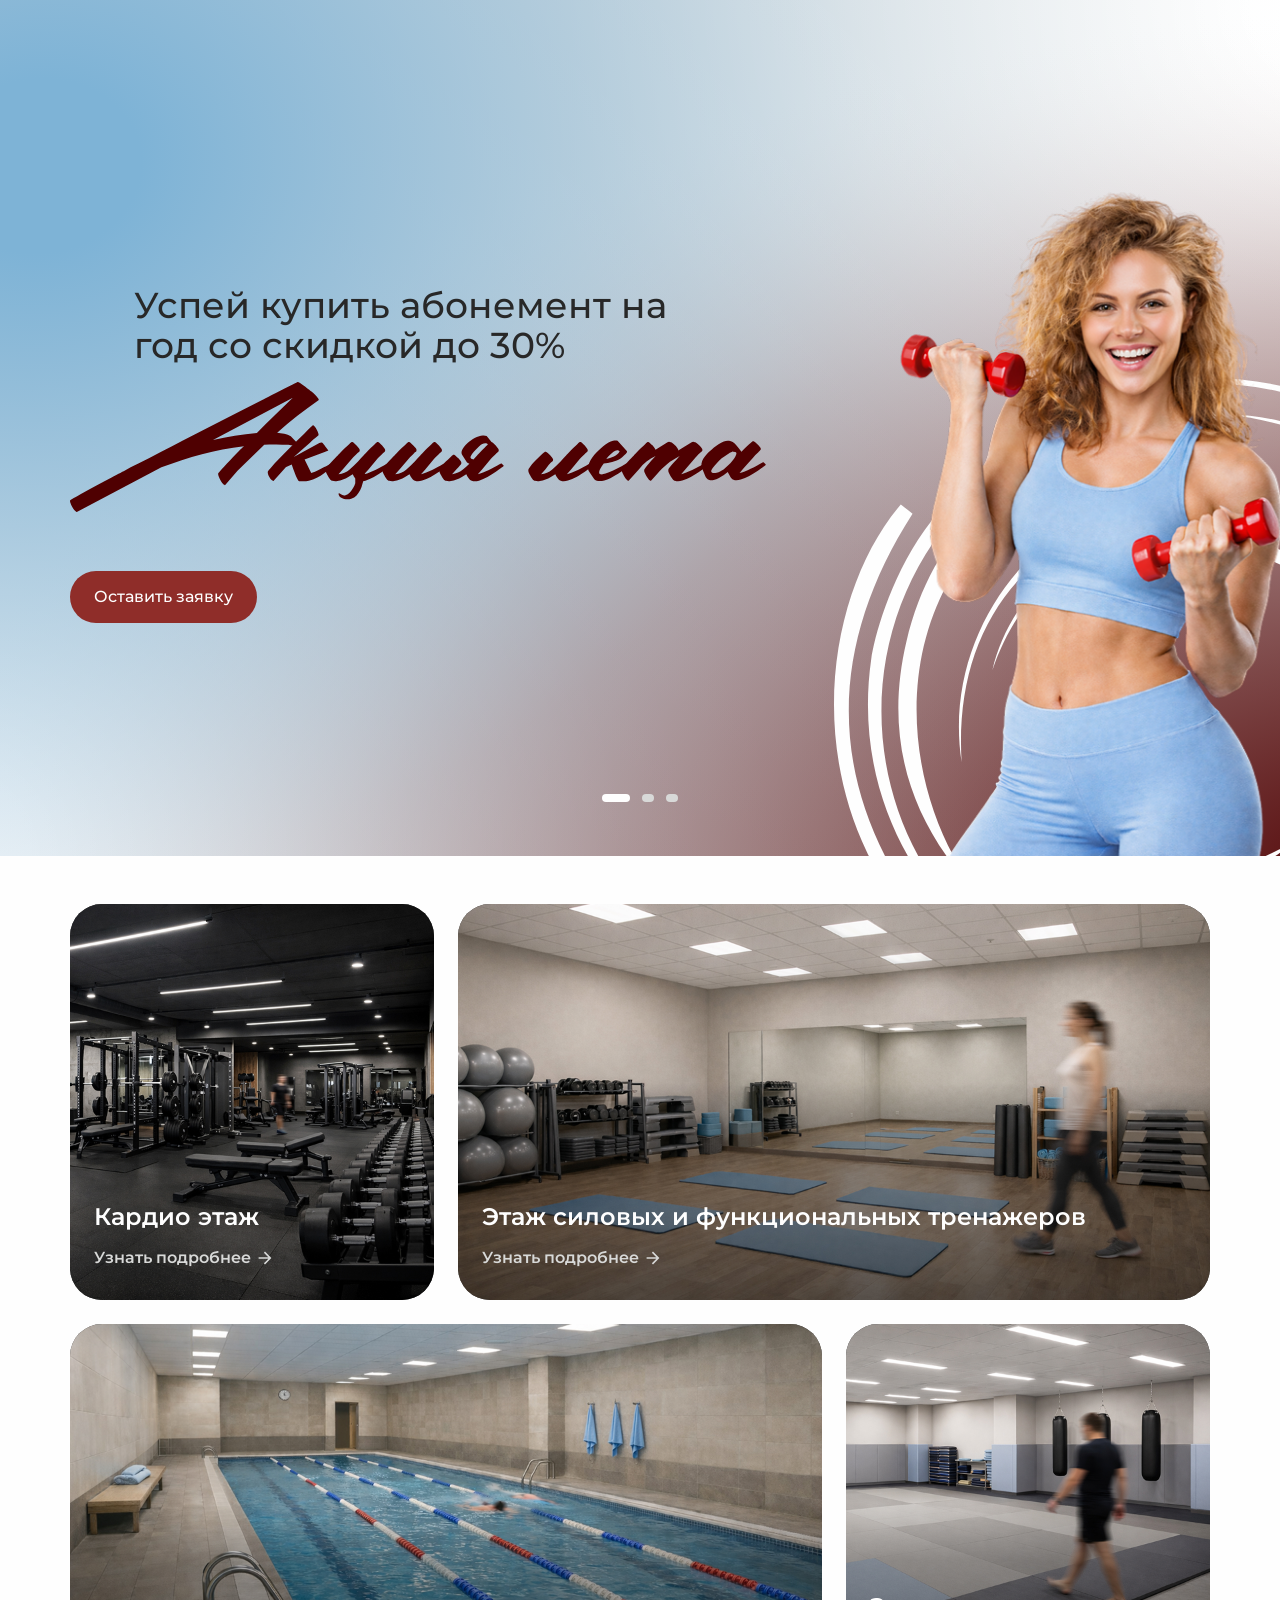
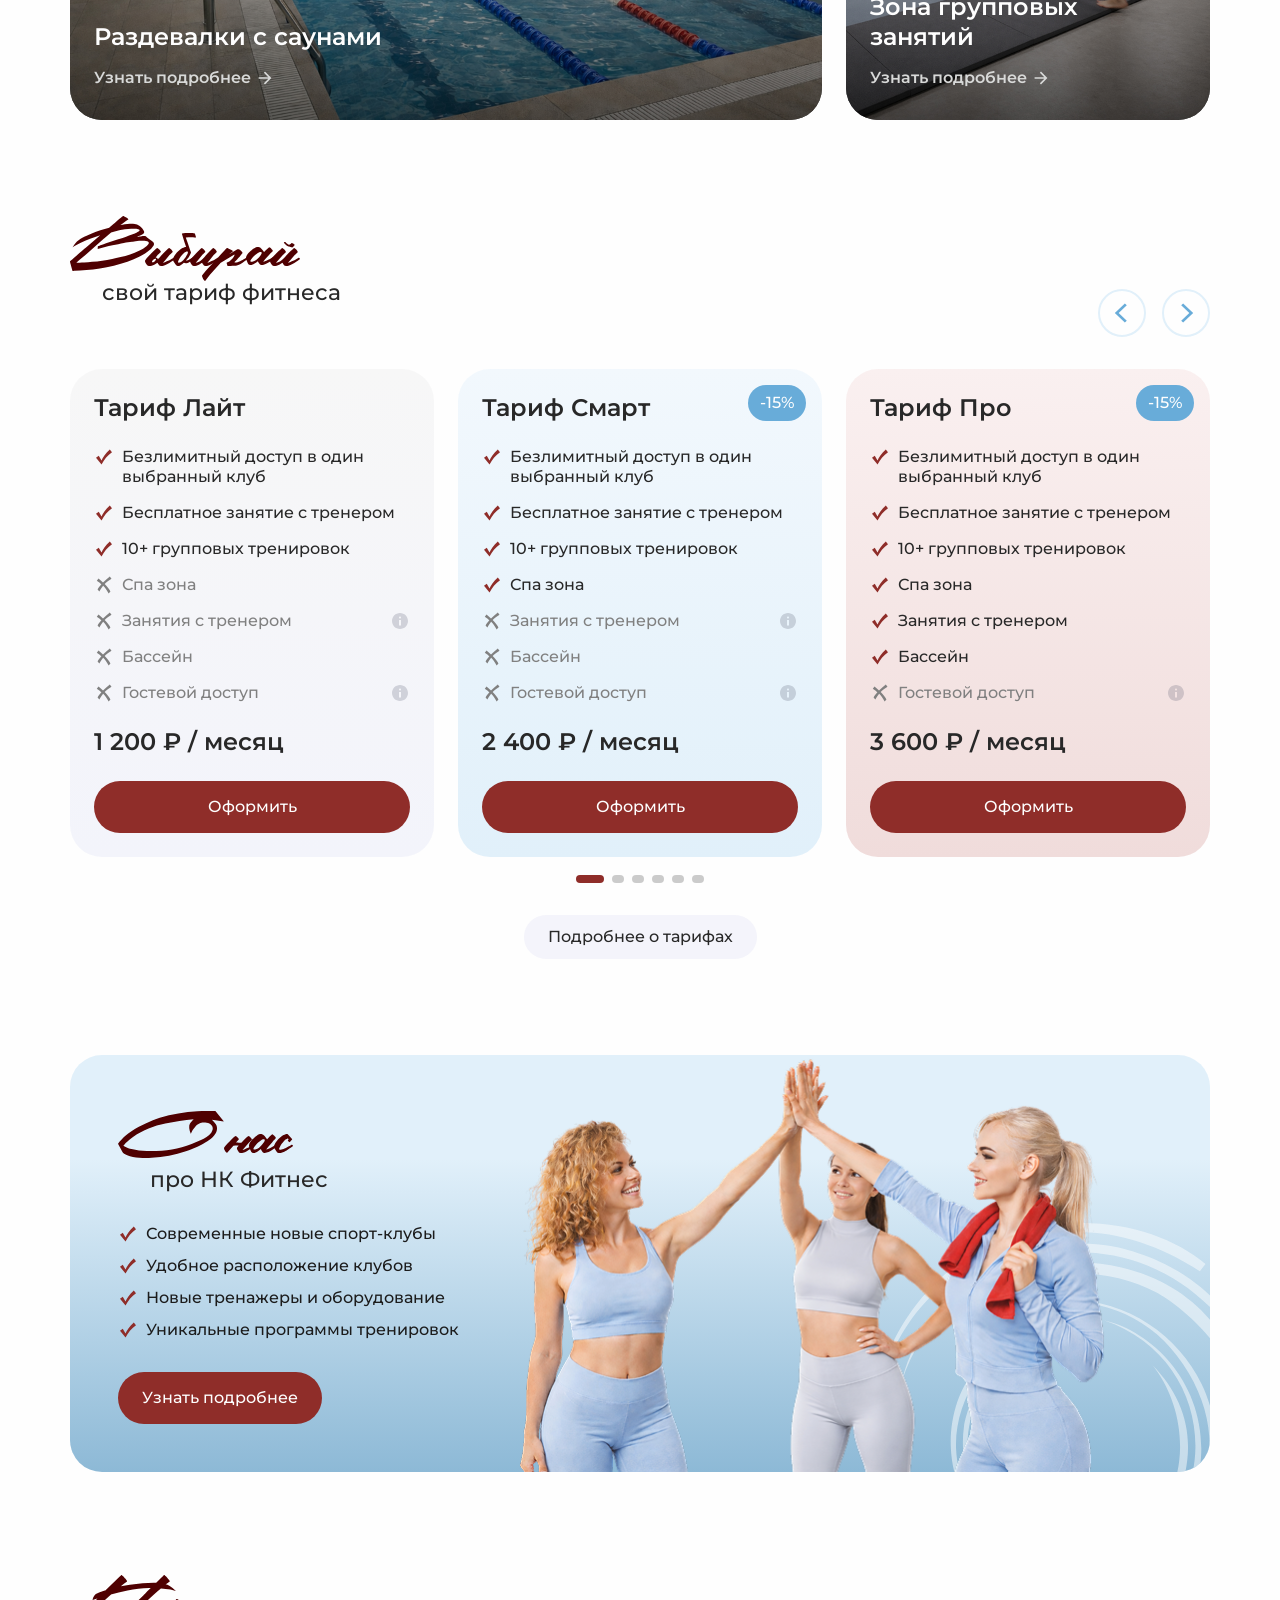
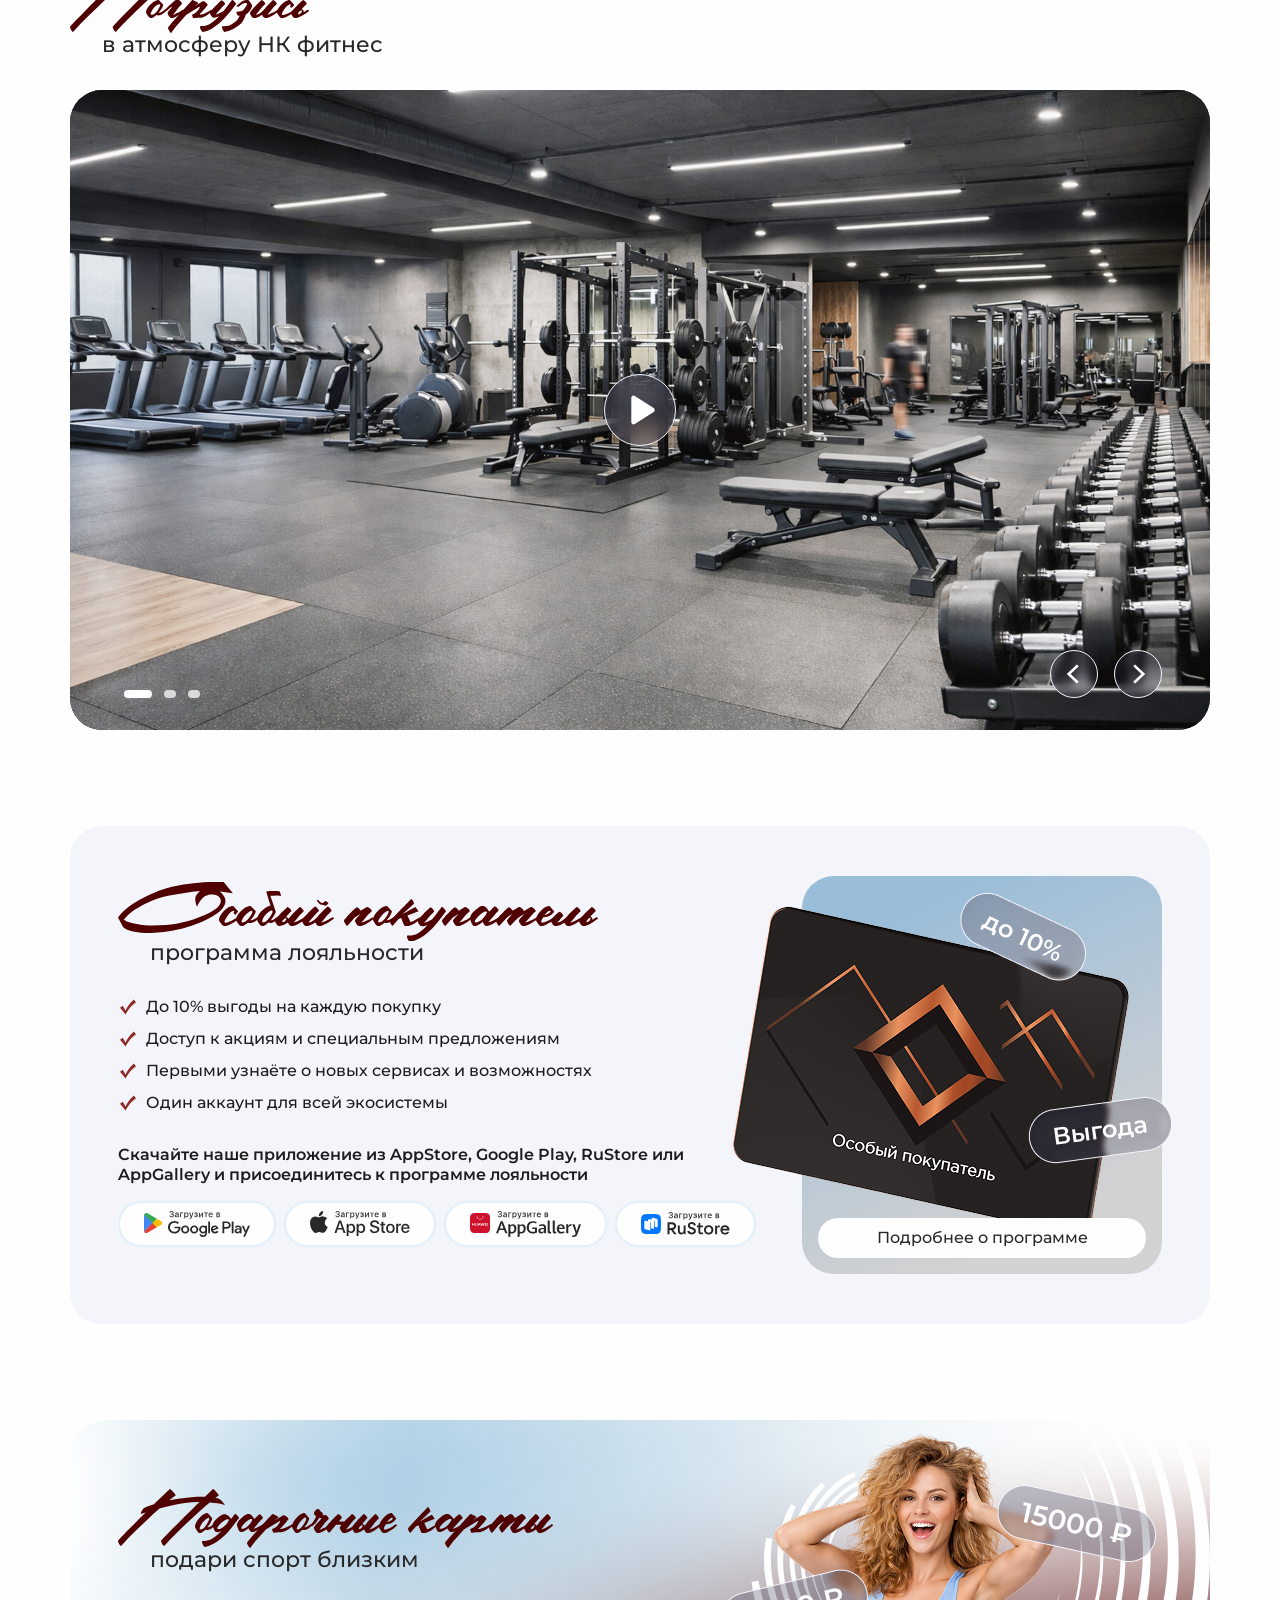
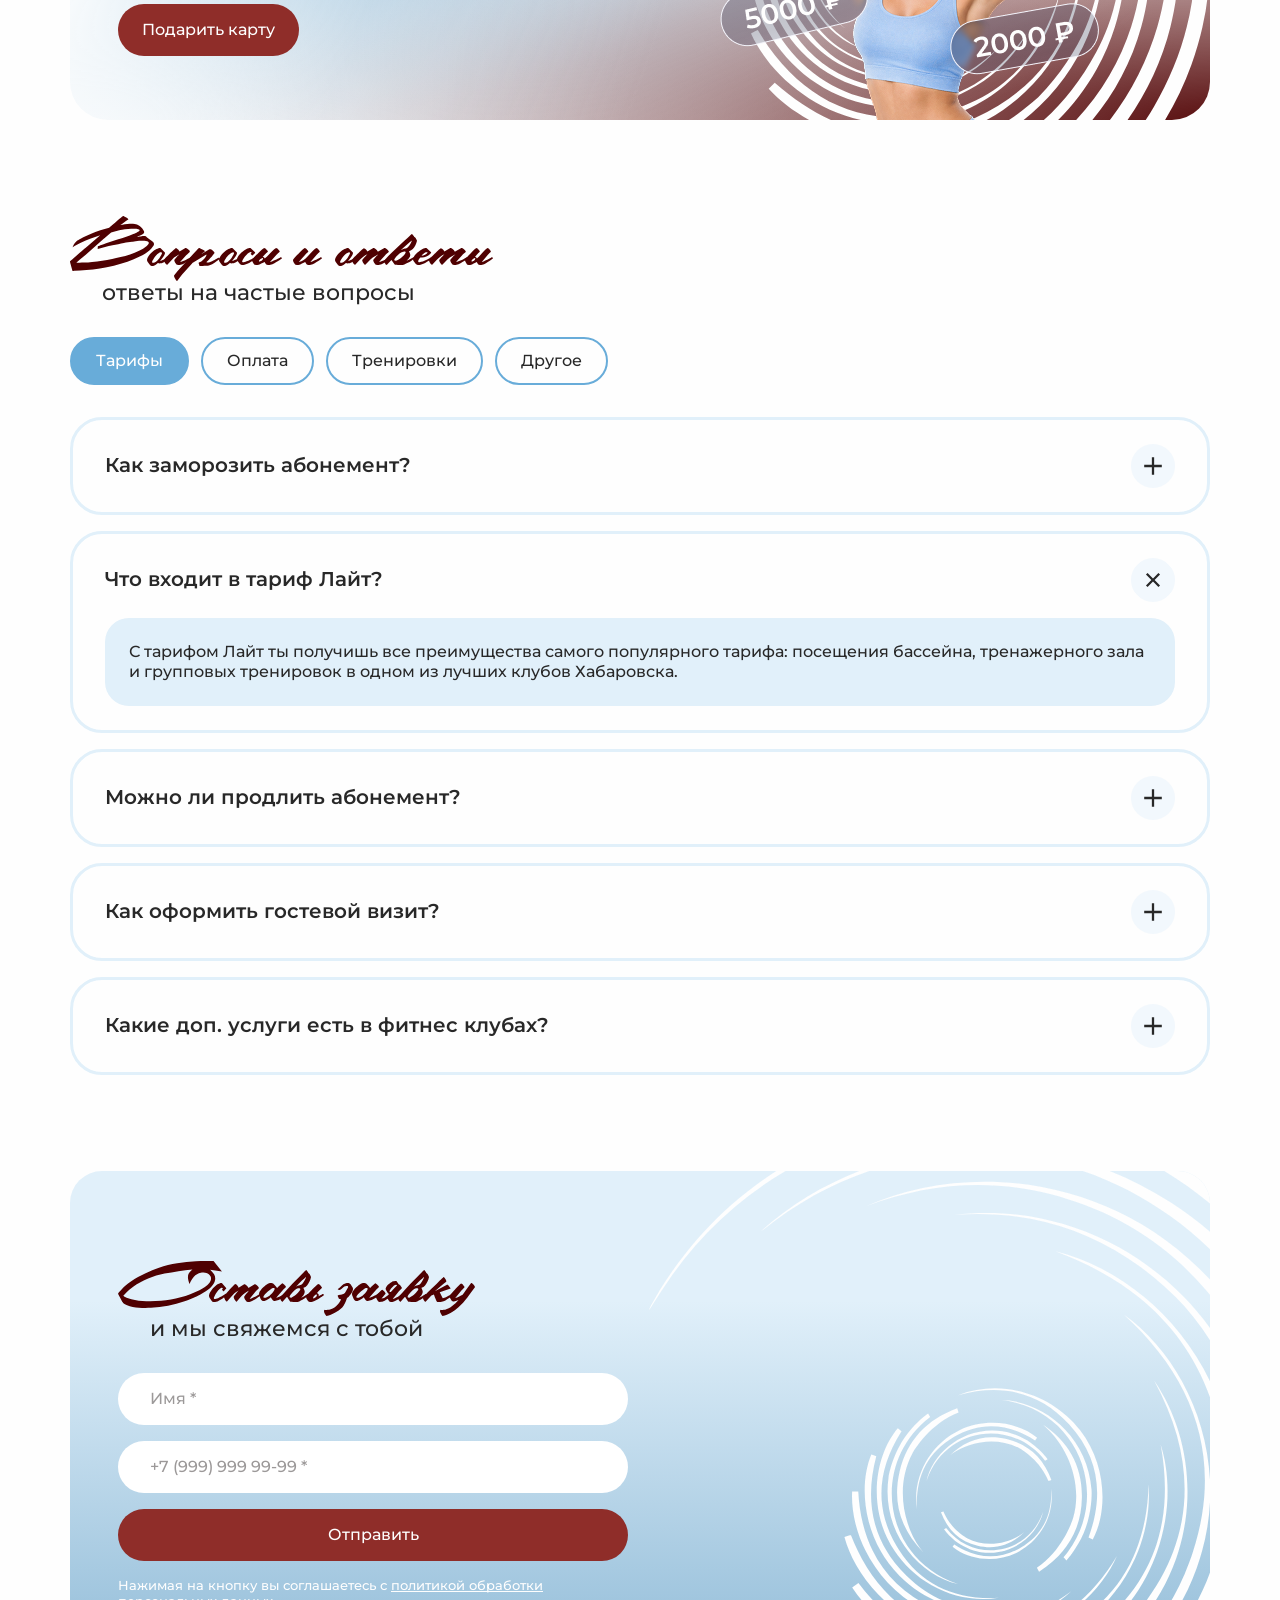
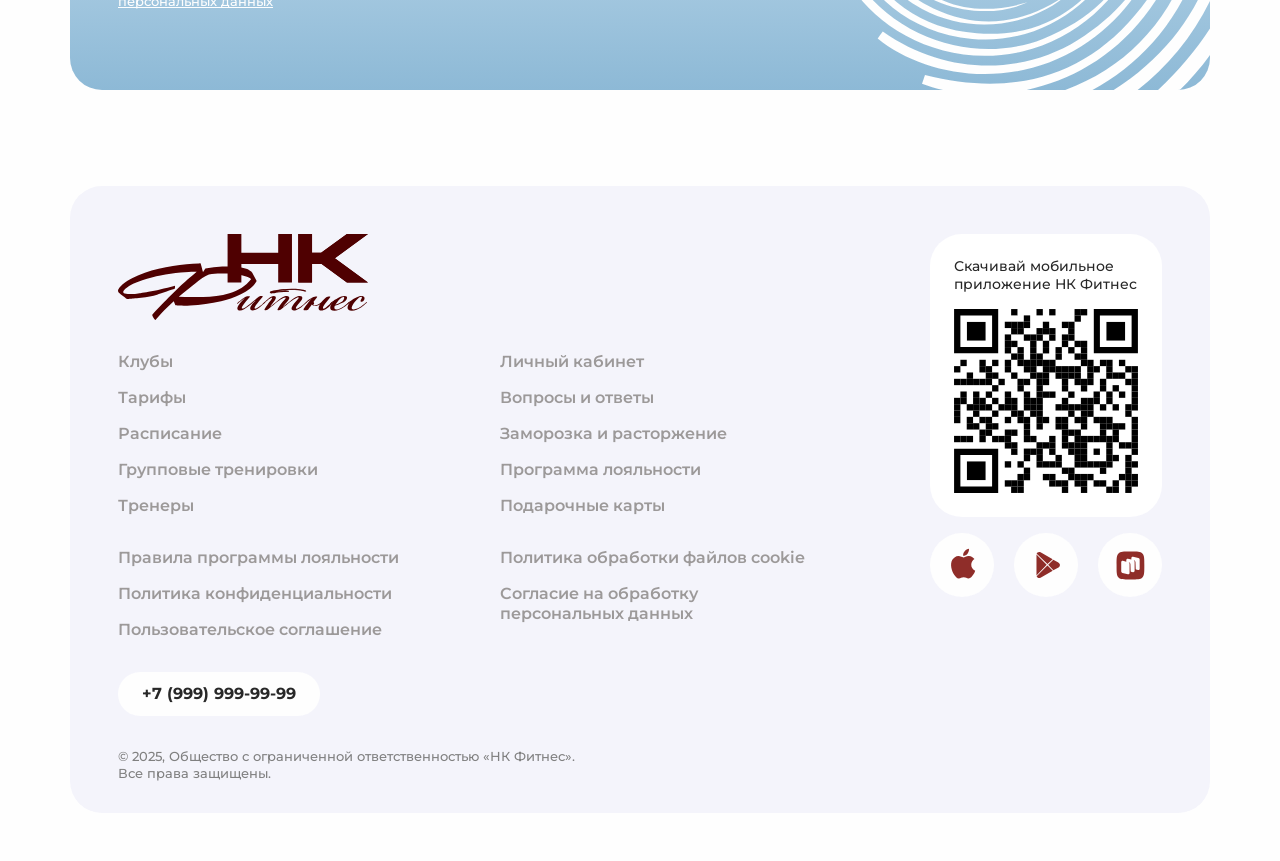
==== commit 55551128: "feat: added first-screen mobile version" ====
--- a/index.html
+++ b/index.html
@@ -49,7 +49,7 @@
     </header>
 
     <main class="main">
-      <section class="first-screen" style="display: none">
+      <section class="first-screen">
         <div class="custom-container">
           <div class="first-screen__wrapper">
             <div class="first-screen__slider">
@@ -61,28 +61,51 @@
                         Успей купить абонемент на год со скидкой до 30%
                       </div>
                       <div class="first-screen__slide-title">Акция года</div>
+                      <figure class="first-screen__slide-heading">
+                        <img
+                          class="first-screen__slide-heading-image"
+                          src="./assets/heading/heading-first-screen.svg"
+                          alt="heading"
+                        />
+                      </figure>
                       <div class="first-screen__slide-request">
                         <button class="first-screen__slide-request-button">Оставить заявку</button>
                       </div>
                     </div>
                   </div>
+
                   <div class="swiper-slide">
                     <div class="first-screen__slide">
                       <div class="first-screen__slide-description">
-                        Успей купить абонемент на год со скидкой до 90%
+                        Успей купить абонемент на год со скидкой до 30%
                       </div>
-                      <div class="first-screen__slide-title">Акция осени</div>
+                      <div class="first-screen__slide-title">Акция года</div>
+                      <figure class="first-screen__slide-heading">
+                        <img
+                          class="first-screen__slide-heading-image"
+                          src="./assets/heading/heading-first-screen.svg"
+                          alt="heading"
+                        />
+                      </figure>
                       <div class="first-screen__slide-request">
                         <button class="first-screen__slide-request-button">Оставить заявку</button>
                       </div>
                     </div>
                   </div>
+
                   <div class="swiper-slide">
                     <div class="first-screen__slide">
                       <div class="first-screen__slide-description">
-                        Успей купить абонемент на год со скидкой до 90%
+                        Успей купить абонемент на год со скидкой до 30%
                       </div>
-                      <div class="first-screen__slide-title">Акция зимы</div>
+                      <div class="first-screen__slide-title">Акция года</div>
+                      <figure class="first-screen__slide-heading">
+                        <img
+                          class="first-screen__slide-heading-image"
+                          src="./assets/heading/heading-first-screen.svg"
+                          alt="heading"
+                        />
+                      </figure>
                       <div class="first-screen__slide-request">
                         <button class="first-screen__slide-request-button">Оставить заявку</button>
                       </div>
--- a/css/index.css
+++ b/css/index.css
@@ -256,6 +256,13 @@
   overflow: hidden;
   background: url(../assets/gradients.svg) center/cover no-repeat;
 }
+@media (max-width: 992px) {
+  .first-screen {
+    padding: 0;
+    margin: 100px 15px 12px;
+    border-radius: 32px;
+  }
+}
 .first-screen::before {
   content: "";
   position: absolute;
@@ -264,8 +271,16 @@
   bottom: -190px;
   display: inline-block;
   width: 716px;
-  height: 668px;
+  aspect-ratio: 716/668;
   background: url(../assets/circles-bg.svg) center/cover no-repeat;
+}
+@media (max-width: 992px) {
+  .first-screen::before {
+    left: auto;
+    right: -167px;
+    bottom: -230px;
+    width: 429px;
+  }
 }
 .first-screen__wrapper {
   position: relative;
@@ -279,8 +294,22 @@
   bottom: 0;
   display: inline-block;
   width: 493px;
-  height: 739px;
+  aspect-ratio: 493/739;
   background: url(../assets/first-screen-girl.png) center/cover no-repeat;
+}
+@media (max-width: 1400px) {
+  .first-screen__wrapper::before {
+    right: -120px;
+    width: 480px;
+  }
+}
+@media (max-width: 992px) {
+  .first-screen__wrapper::before {
+    top: 150px;
+    right: -30px;
+    width: 264px;
+    pointer-events: none;
+  }
 }
 .first-screen__slider {
   position: relative;
@@ -288,6 +317,11 @@
 }
 .first-screen__slider .swiper-pagination {
   bottom: 50px;
+}
+@media (max-width: 992px) {
+  .first-screen__slider .swiper-pagination {
+    display: none;
+  }
 }
 .first-screen__slider .swiper-pagination-bullet {
   display: inline-block;
@@ -332,6 +366,12 @@
   -webkit-box-sizing: border-box;
           box-sizing: border-box;
 }
+@media (max-width: 992px) {
+  .first-screen__slide {
+    min-height: 500px;
+    padding: 32px 0;
+  }
+}
 .first-screen__slide * {
   -webkit-user-select: none;
      -moz-user-select: none;
@@ -341,18 +381,67 @@
 .first-screen__slide-description {
   max-width: 604px;
   margin-left: 64px;
+  margin-bottom: 17px;
   font-weight: 500;
   font-size: 36px;
   line-height: 110%;
   color: #282828;
 }
+@media (max-width: 992px) {
+  .first-screen__slide-description {
+    max-width: 400px;
+    margin-left: 48px;
+    margin-bottom: 6px;
+    font-size: 24px;
+  }
+}
+@media (max-width: 768px) {
+  .first-screen__slide-description {
+    max-width: 320px;
+    font-size: 20px;
+  }
+}
+@media (max-width: 576px) {
+  .first-screen__slide-description {
+    max-width: 256px;
+    font-size: 16px;
+  }
+}
 .first-screen__slide-title {
+  position: absolute;
   margin: 0 0 32px;
   font-family: "Christopher", sans-serif;
   font-weight: 500;
   font-size: 184px;
   line-height: 100%;
   color: #4f0001;
+  opacity: 0;
+  pointer-events: none;
+}
+.first-screen__slide-heading {
+  display: block;
+  margin: 0 0 59px;
+}
+@media (max-width: 992px) {
+  .first-screen__slide-heading {
+    margin-bottom: 22px;
+  }
+}
+.first-screen__slide-heading-image {
+  display: block;
+  max-width: 100%;
+  max-height: 130px;
+  height: auto;
+}
+@media (max-width: 992px) {
+  .first-screen__slide-heading-image {
+    max-height: 72px;
+  }
+}
+@media (max-width: 576px) {
+  .first-screen__slide-heading-image {
+    max-height: 50px;
+  }
 }
 .first-screen__slide-request-button {
   display: inline-block;
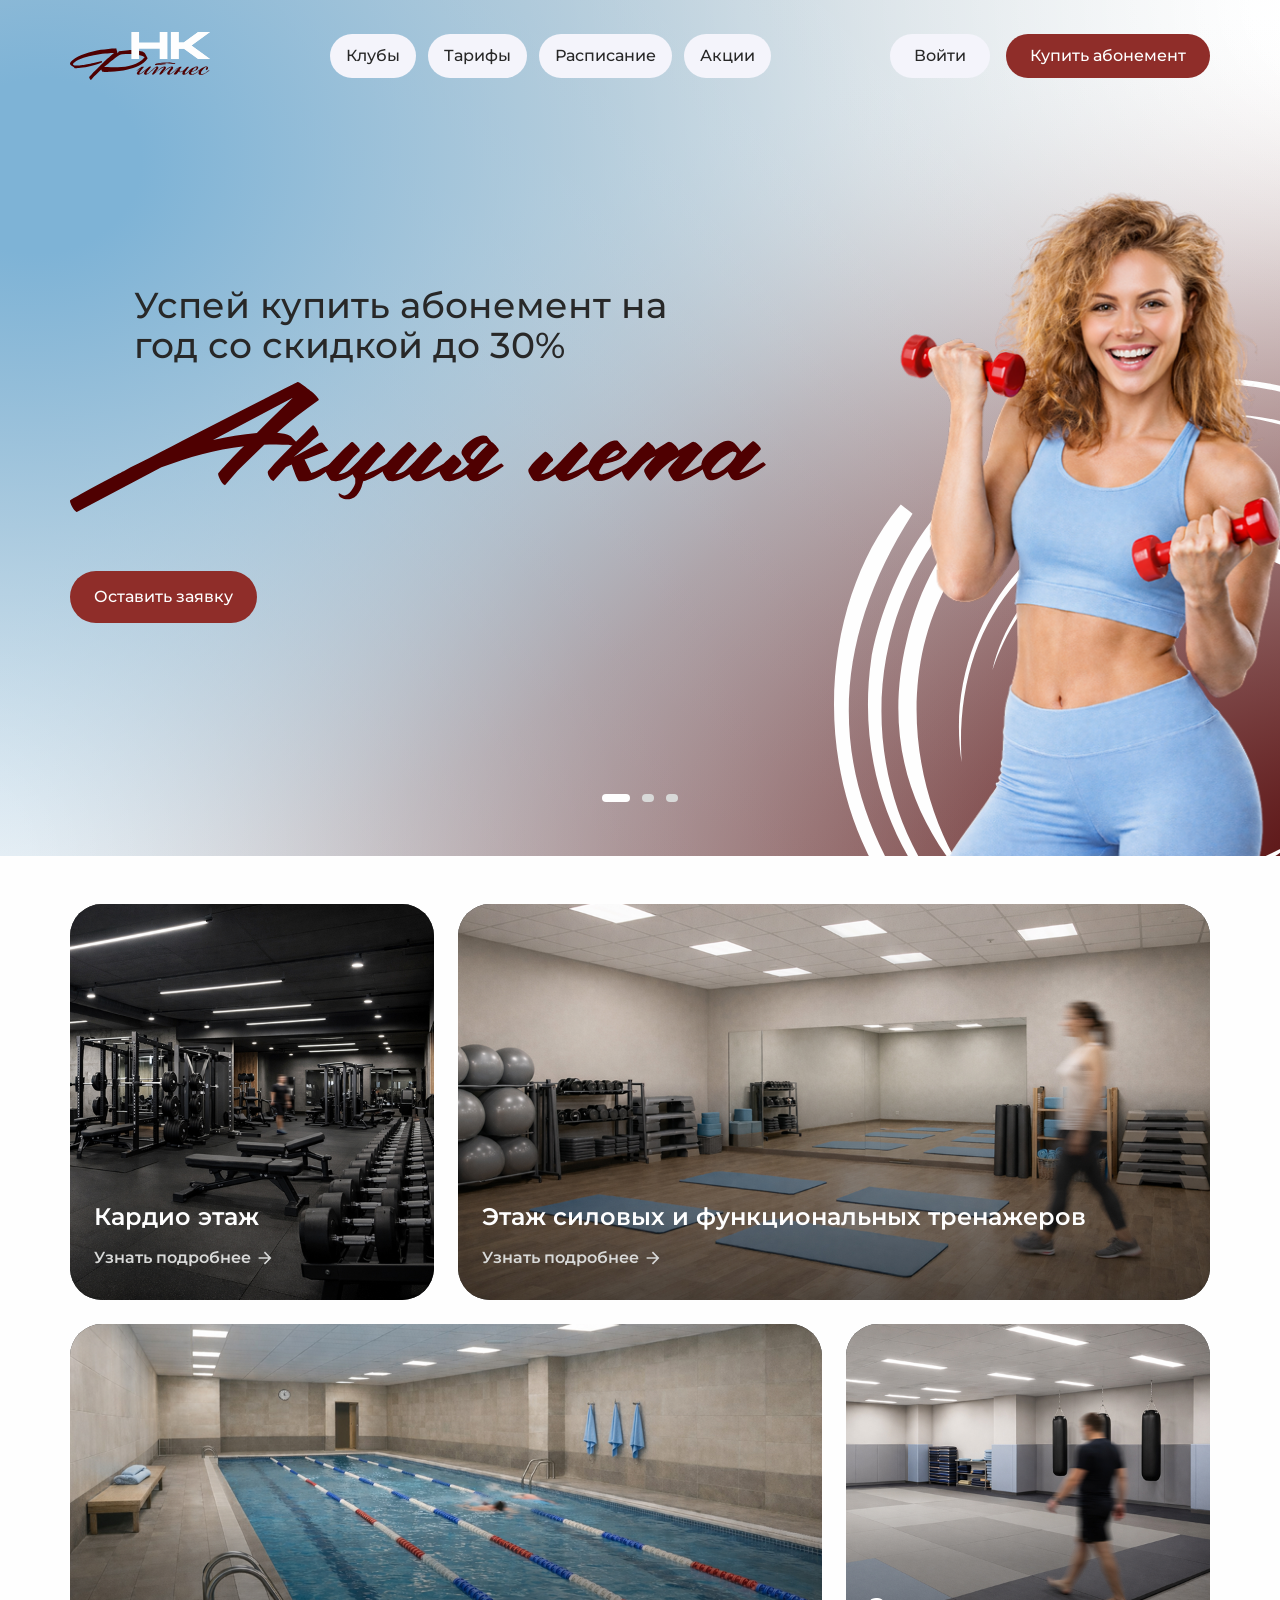
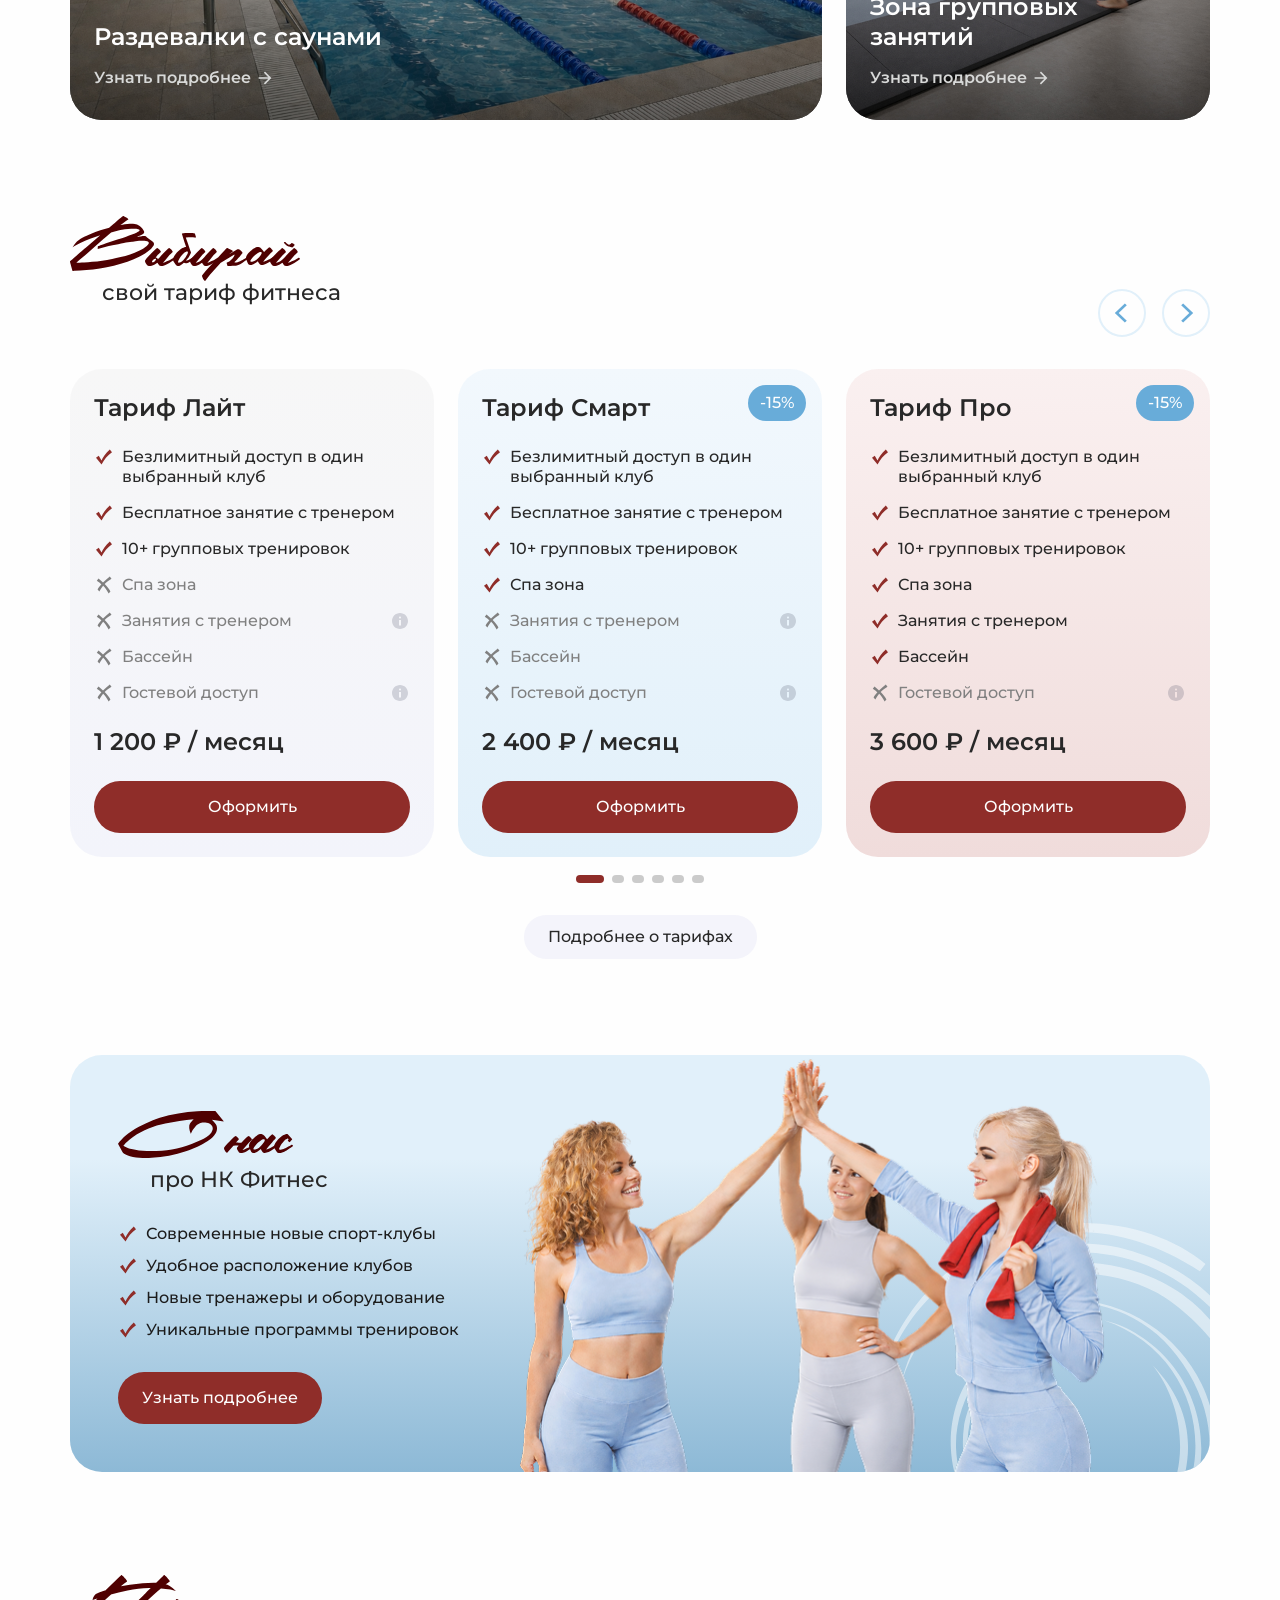
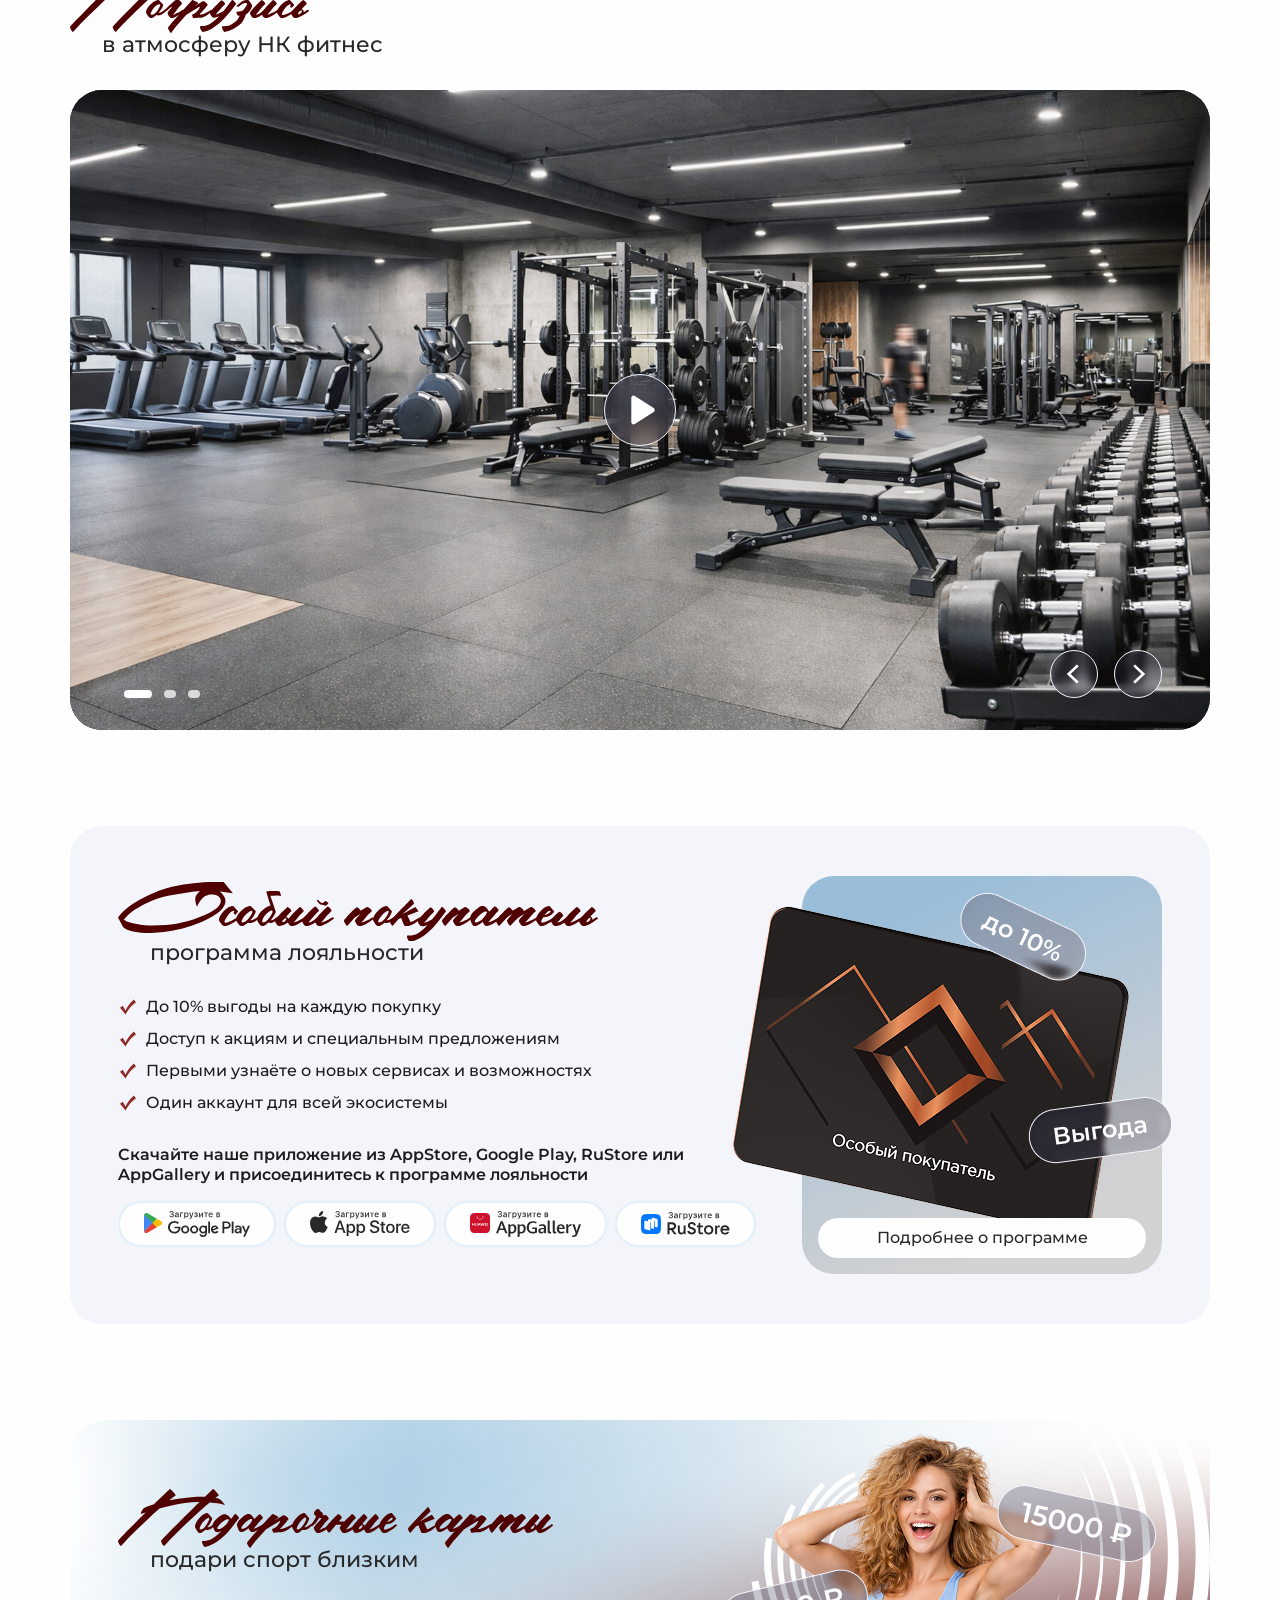
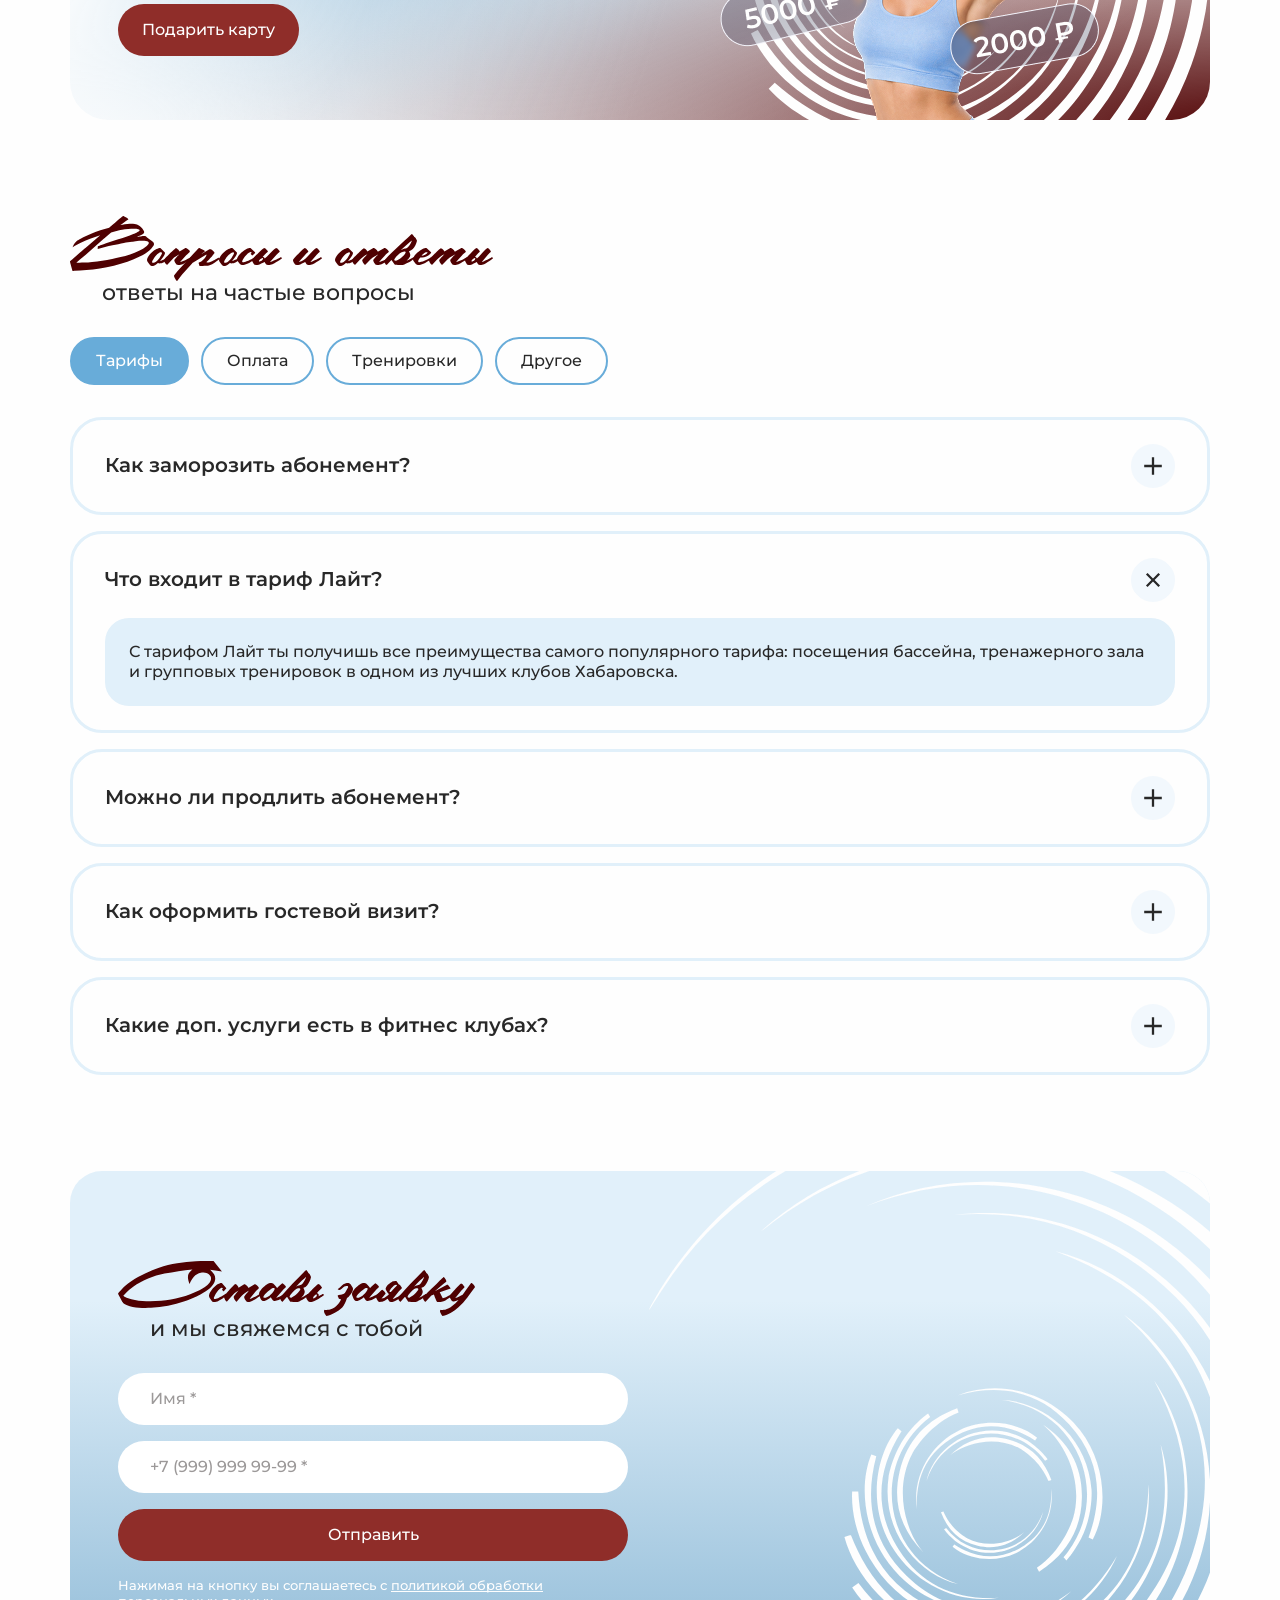
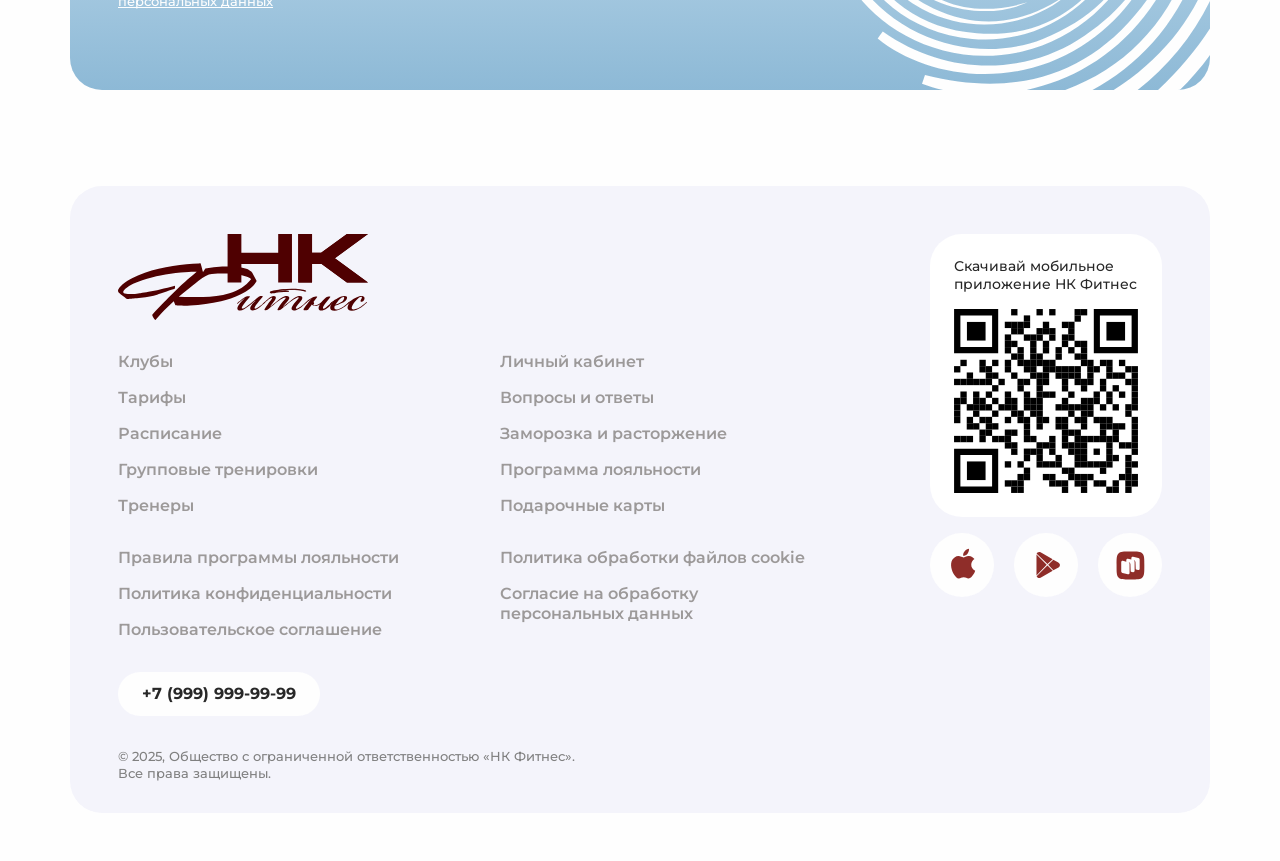
==== commit 1d5a7d20: "feat: added header mobile version" ====
--- a/index.html
+++ b/index.html
@@ -13,7 +13,7 @@
   </head>
 
   <body>
-    <header class="header" style="display: none">
+    <header class="header">
       <div class="custom-container">
         <div class="header__wrapper">
           <div class="header__logo">
@@ -43,6 +43,8 @@
             <button class="header__controls-profile"></button>
             <button class="header__controls-login">Войти</button>
             <button class="header__controls-buy">Купить абонемент</button>
+            <button class="header__controls-notifications active"></button>
+            <button class="header__controls-menu"></button>
           </div>
         </div>
       </div>
--- a/css/index.css
+++ b/css/index.css
@@ -44,12 +44,27 @@
   left: 0;
   right: 0;
   z-index: 99;
+  max-width: 100%;
+  overflow: hidden;
+}
+@media (max-width: 1024px) {
+  .header {
+    top: 0;
+    padding: 12px;
+    border-radius: 0 0 32px 32px;
+    background: -webkit-gradient(linear, left top, left bottom, from(#f2f8fd), to(#e1f0fa));
+    background: linear-gradient(180deg, #f2f8fd 0%, #e1f0fa 100%);
+  }
 }
 .header.header.hidden {
   position: fixed;
+  background: -webkit-gradient(linear, left top, left bottom, from(rgba(242, 248, 253, 0)), to(rgba(225, 240, 250, 0)));
+  background: linear-gradient(180deg, rgba(242, 248, 253, 0) 0%, rgba(225, 240, 250, 0) 100%);
 }
 .header.header.active {
   position: fixed;
+  background: -webkit-gradient(linear, left top, left bottom, from(rgba(242, 248, 253, 0)), to(rgba(225, 240, 250, 0)));
+  background: linear-gradient(180deg, rgba(242, 248, 253, 0) 0%, rgba(225, 240, 250, 0) 100%);
 }
 .header__wrapper {
   display: -webkit-box;
@@ -65,6 +80,14 @@
   margin: 0 auto;
   -webkit-box-sizing: border-box;
           box-sizing: border-box;
+}
+@media (max-width: 1024px) {
+  .header__wrapper {
+    padding: 12px 24px;
+    margin: 0 -15px;
+    border-radius: 48px;
+    background-color: #fefefe;
+  }
 }
 .header.hidden .header__wrapper {
   opacity: 0;
@@ -90,6 +113,12 @@
   -webkit-transition-duration: 0.4s;
           transition-duration: 0.4s;
 }
+@media (max-width: 1024px) {
+  .header.hidden.active .header__wrapper {
+    padding: 12px 24px;
+    border-radius: 48px;
+  }
+}
 .header__logo {
   -webkit-box-flex: 0;
       -ms-flex: 0 0 auto;
@@ -112,8 +141,30 @@
   width: 180px;
   height: auto;
 }
+@media (max-width: 1400px) {
+  .header__logo-link-image {
+    width: 140px;
+  }
+}
+@media (max-width: 1024px) {
+  .header__logo-link-image {
+    width: 104px;
+    -webkit-filter: brightness(0) saturate(100%) invert(2%) sepia(98%) saturate(5513%) hue-rotate(336deg) brightness(97%) contrast(99%);
+            filter: brightness(0) saturate(100%) invert(2%) sepia(98%) saturate(5513%) hue-rotate(336deg) brightness(97%) contrast(99%);
+  }
+}
 .header.hidden.active .header__logo {
   display: none;
+}
+@media (max-width: 1024px) {
+  .header.hidden.active .header__logo {
+    display: block;
+  }
+}
+@media (max-width: 1024px) {
+  .header__nav {
+    display: none;
+  }
 }
 .header__nav-menu {
   display: -webkit-box;
@@ -130,6 +181,11 @@
   padding: 0;
   list-style-type: none;
 }
+@media (max-width: 1400px) {
+  .header__nav-menu {
+    gap: 12px;
+  }
+}
 .header__nav-menu-item {
   -webkit-box-flex: 0;
       -ms-flex: 0 0 auto;
@@ -155,6 +211,11 @@
   -webkit-transition-duration: 0.2s;
           transition-duration: 0.2s;
   cursor: pointer;
+}
+@media (max-width: 1400px) {
+  .header__nav-menu-item-link {
+    padding: 12px 16px;
+  }
 }
 .header__nav-menu-item-link:hover {
   background-color: #f2f8fd;
@@ -176,6 +237,11 @@
       -ms-flex: 0 0 auto;
           flex: 0 0 auto;
   gap: 16px;
+}
+@media (max-width: 1024px) {
+  .header__controls {
+    gap: 6px;
+  }
 }
 .header__controls-profile, .header__controls-login, .header__controls-buy {
   display: -webkit-box;
@@ -209,19 +275,39 @@
           transition-duration: 0.2s;
   cursor: pointer;
 }
+@media (max-width: 1024px) {
+  .header__controls-profile, .header__controls-login, .header__controls-buy {
+    display: none;
+  }
+}
 .header__controls-profile:hover, .header__controls-login:hover, .header__controls-buy:hover {
   background-color: #f2f8fd;
 }
 .header__controls-profile:active, .header__controls-login:active, .header__controls-buy:active {
   background-color: #e1f0fa;
 }
-.header__controls-profile {
-  display: none;
+.header__controls-profile, .header__controls-notifications, .header__controls-menu {
+  position: relative;
+  display: -webkit-box;
+  display: -ms-flexbox;
+  display: flex;
+  -webkit-box-align: center;
+      -ms-flex-align: center;
+          align-items: center;
+  -webkit-box-pack: center;
+      -ms-flex-pack: center;
+          justify-content: center;
   padding: 0;
   width: 44px;
   aspect-ratio: 1;
-}
-.header__controls-profile::before {
+  -webkit-box-sizing: border-box;
+          box-sizing: border-box;
+  border: none;
+  border-radius: 32px;
+  background-color: #fefefe;
+  cursor: pointer;
+}
+.header__controls-profile::before, .header__controls-notifications::before, .header__controls-menu::before {
   content: "";
   display: block;
   -webkit-box-flex: 0;
@@ -229,7 +315,58 @@
           flex: 0 0 auto;
   width: 22px;
   aspect-ratio: 1;
-  background: url(../assets/profile.svg) center/cover no-repeat;
+  background-position: center;
+  background-repeat: no-repeat;
+  background-size: cover;
+}
+.header__controls-notifications {
+  display: none;
+}
+@media (max-width: 1024px) {
+  .header__controls-notifications {
+    display: -webkit-box;
+    display: -ms-flexbox;
+    display: flex;
+  }
+}
+.header__controls-notifications::before {
+  background-image: url(../assets/bell.svg);
+}
+.header__controls-notifications::after {
+  content: "";
+  position: absolute;
+  top: 9px;
+  right: 11px;
+  display: block;
+  width: 6px;
+  aspect-ratio: 1;
+  border: 2px solid #fefefe;
+  border-radius: 10px;
+  background-color: #8f2d29;
+}
+.header__controls-menu {
+  display: none;
+}
+@media (max-width: 1024px) {
+  .header__controls-menu {
+    display: -webkit-box;
+    display: -ms-flexbox;
+    display: flex;
+  }
+}
+.header__controls-menu::before {
+  background-image: url(../assets/menu.svg);
+}
+.header__controls-profile {
+  display: none;
+}
+@media (max-width: 1024px) {
+  .header__controls-profile {
+    display: none;
+  }
+}
+.header__controls-profile::before {
+  background-image: url(../assets/profile.svg);
 }
 .header__controls_logged .header__controls-profile {
   display: -webkit-box;
@@ -256,11 +393,11 @@
   overflow: hidden;
   background: url(../assets/gradients.svg) center/cover no-repeat;
 }
-@media (max-width: 992px) {
+@media (max-width: 1024px) {
   .first-screen {
     padding: 0;
-    margin: 100px 15px 12px;
-    border-radius: 32px;
+    padding: 100px 0 12px;
+    background: none;
   }
 }
 .first-screen::before {
@@ -274,7 +411,7 @@
   aspect-ratio: 716/668;
   background: url(../assets/circles-bg.svg) center/cover no-repeat;
 }
-@media (max-width: 992px) {
+@media (max-width: 1024px) {
   .first-screen::before {
     left: auto;
     right: -167px;
@@ -282,9 +419,28 @@
     width: 429px;
   }
 }
+@media (max-width: 1024px) {
+  .first-screen::after {
+    content: "";
+    position: absolute;
+    z-index: 0;
+    top: 100px;
+    left: 15px;
+    right: 15px;
+    bottom: 15px;
+    border-radius: 32px;
+    background: url(../assets/gradients.svg) center/cover no-repeat;
+  }
+}
 .first-screen__wrapper {
   position: relative;
   z-index: 10;
+}
+@media (max-width: 1024px) {
+  .first-screen__wrapper {
+    border-radius: 42px;
+    overflow: hidden;
+  }
 }
 .first-screen__wrapper::before {
   content: "";
@@ -303,10 +459,10 @@
     width: 480px;
   }
 }
-@media (max-width: 992px) {
+@media (max-width: 1024px) {
   .first-screen__wrapper::before {
     top: 150px;
-    right: -30px;
+    right: -10px;
     width: 264px;
     pointer-events: none;
   }
@@ -318,7 +474,7 @@
 .first-screen__slider .swiper-pagination {
   bottom: 50px;
 }
-@media (max-width: 992px) {
+@media (max-width: 1024px) {
   .first-screen__slider .swiper-pagination {
     display: none;
   }
@@ -366,10 +522,10 @@
   -webkit-box-sizing: border-box;
           box-sizing: border-box;
 }
-@media (max-width: 992px) {
+@media (max-width: 1024px) {
   .first-screen__slide {
     min-height: 500px;
-    padding: 32px 0;
+    padding: 32px 16px;
   }
 }
 .first-screen__slide * {
@@ -387,7 +543,7 @@
   line-height: 110%;
   color: #282828;
 }
-@media (max-width: 992px) {
+@media (max-width: 1024px) {
   .first-screen__slide-description {
     max-width: 400px;
     margin-left: 48px;
@@ -422,7 +578,7 @@
   display: block;
   margin: 0 0 59px;
 }
-@media (max-width: 992px) {
+@media (max-width: 1024px) {
   .first-screen__slide-heading {
     margin-bottom: 22px;
   }
@@ -433,7 +589,7 @@
   max-height: 130px;
   height: auto;
 }
-@media (max-width: 992px) {
+@media (max-width: 1024px) {
   .first-screen__slide-heading-image {
     max-height: 72px;
   }
@@ -1053,7 +1209,7 @@
   background: -webkit-gradient(linear, left top, left bottom, color-stop(25%, #e1f0fa), to(#8db9d6));
   background: linear-gradient(180deg, #e1f0fa 25%, #8db9d6 100%);
 }
-@media (max-width: 992px) {
+@media (max-width: 1024px) {
   .about-us__wrapper {
     padding: 24px;
   }
@@ -1127,12 +1283,12 @@
   gap: 12px;
   margin: 32px 0;
 }
-@media (max-width: 992px) {
+@media (max-width: 1024px) {
   .about-us__info-advantages {
     margin: 16px 0 280px;
   }
 }
-@media (max-width: 992px) {
+@media (max-width: 1024px) {
   .about-us__info-advantages {
     margin-bottom: 300px;
   }
@@ -1212,7 +1368,7 @@
   margin: 0;
   overflow: hidden;
 }
-@media (max-width: 992px) {
+@media (max-width: 1024px) {
   .about-us__photo {
     left: 0;
     right: 0;
@@ -1508,7 +1664,7 @@
   overflow: hidden;
   background-color: #282828;
 }
-@media (max-width: 992px) {
+@media (max-width: 1024px) {
   .atmosphere__slide {
     height: 360px;
   }
@@ -1625,7 +1781,7 @@
   border-radius: 32px;
   background-color: #f4f4fb;
 }
-@media (max-width: 992px) {
+@media (max-width: 1024px) {
   .loyalty__wrapper {
     -ms-flex-wrap: wrap;
         flex-wrap: wrap;
@@ -1791,7 +1947,7 @@
   border-radius: 32px;
   background: linear-gradient(334deg, #d3d2d2 18%, #9abdd9 86%);
 }
-@media (max-width: 992px) {
+@media (max-width: 1024px) {
   .loyalty__more {
     -webkit-box-flex: 1;
         -ms-flex: 1 1 100%;
@@ -1813,7 +1969,7 @@
   width: 452px;
   margin: 0;
 }
-@media (max-width: 992px) {
+@media (max-width: 1024px) {
   .loyalty__more-figure {
     left: 50%;
     right: auto;
@@ -1867,7 +2023,7 @@
           transition-duration: 0.2s;
   cursor: pointer;
 }
-@media (max-width: 992px) {
+@media (max-width: 1024px) {
   .loyalty__more-about-link {
     max-width: 480px;
     margin: 0 auto;
@@ -2073,7 +2229,7 @@
   border-radius: 38px;
   background: url(../assets/gift-cards-bg.svg) center/cover no-repeat;
 }
-@media (max-width: 992px) {
+@media (max-width: 1024px) {
   .gift-cards__wrapper {
     padding: 32px 24px 24px;
   }
@@ -2221,7 +2377,7 @@
   height: 300px;
   overflow: hidden;
 }
-@media (max-width: 992px) {
+@media (max-width: 1024px) {
   .gift-cards__figure {
     position: absolute;
     top: 0;
@@ -2690,7 +2846,7 @@
   background: -webkit-gradient(linear, left top, left bottom, color-stop(25%, #e1f0fa), to(#8db9d6));
   background: linear-gradient(180deg, #e1f0fa 25%, #8db9d6 100%);
 }
-@media (max-width: 992px) {
+@media (max-width: 1024px) {
   .callback__wrapper {
     padding: 32px 24px 24px;
   }
@@ -2856,7 +3012,7 @@
   border-radius: 32px;
   background: #f4f4fb;
 }
-@media (max-width: 992px) {
+@media (max-width: 1024px) {
   .footer__wrapper {
     gap: 32px;
     padding: 24px 24px 16px;
@@ -2907,7 +3063,7 @@
       flex-wrap: wrap;
   gap: 32px 64px;
 }
-@media (max-width: 992px) {
+@media (max-width: 1024px) {
   .footer__main-nav {
     gap: 24px;
   }
@@ -2929,7 +3085,7 @@
   padding: 0;
   list-style-type: none;
 }
-@media (max-width: 992px) {
+@media (max-width: 1024px) {
   .footer__main-nav-menu {
     -webkit-box-flex: 0;
         -ms-flex: 0 0 calc(50% - 12px);
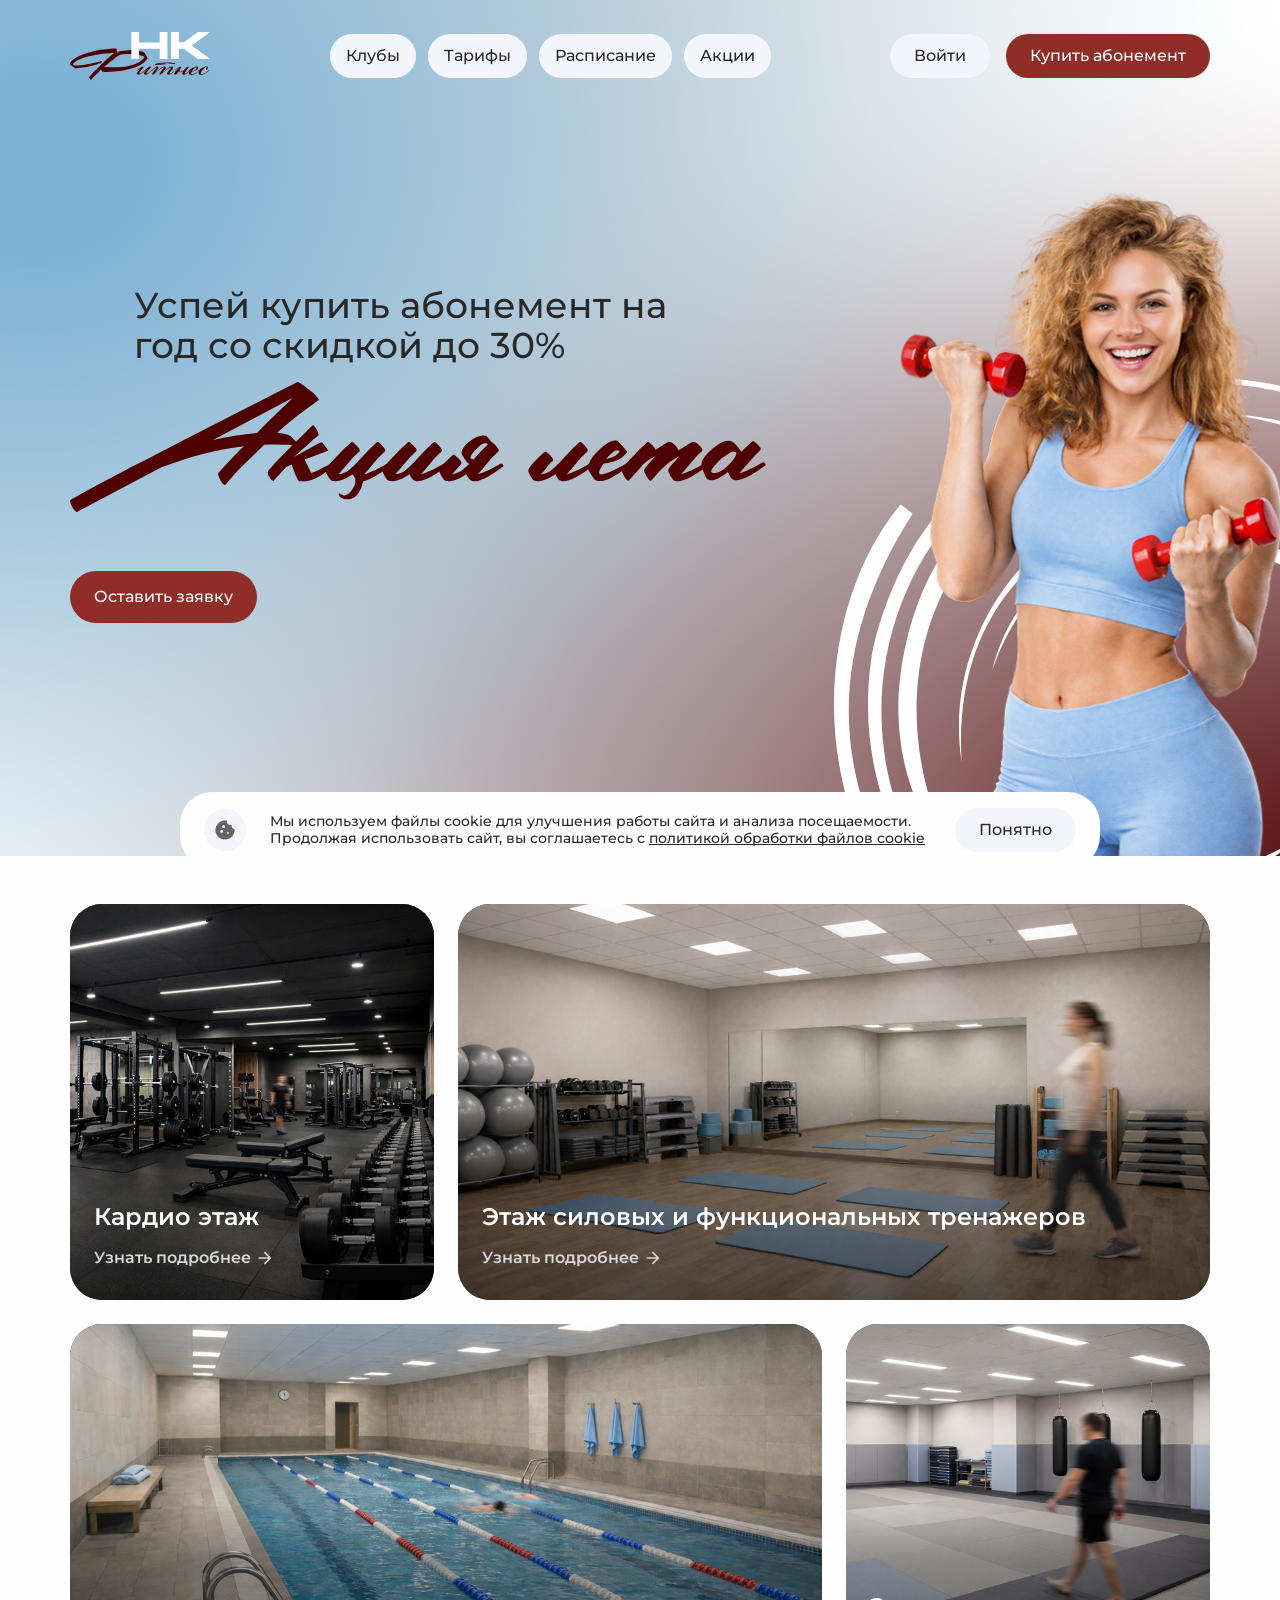
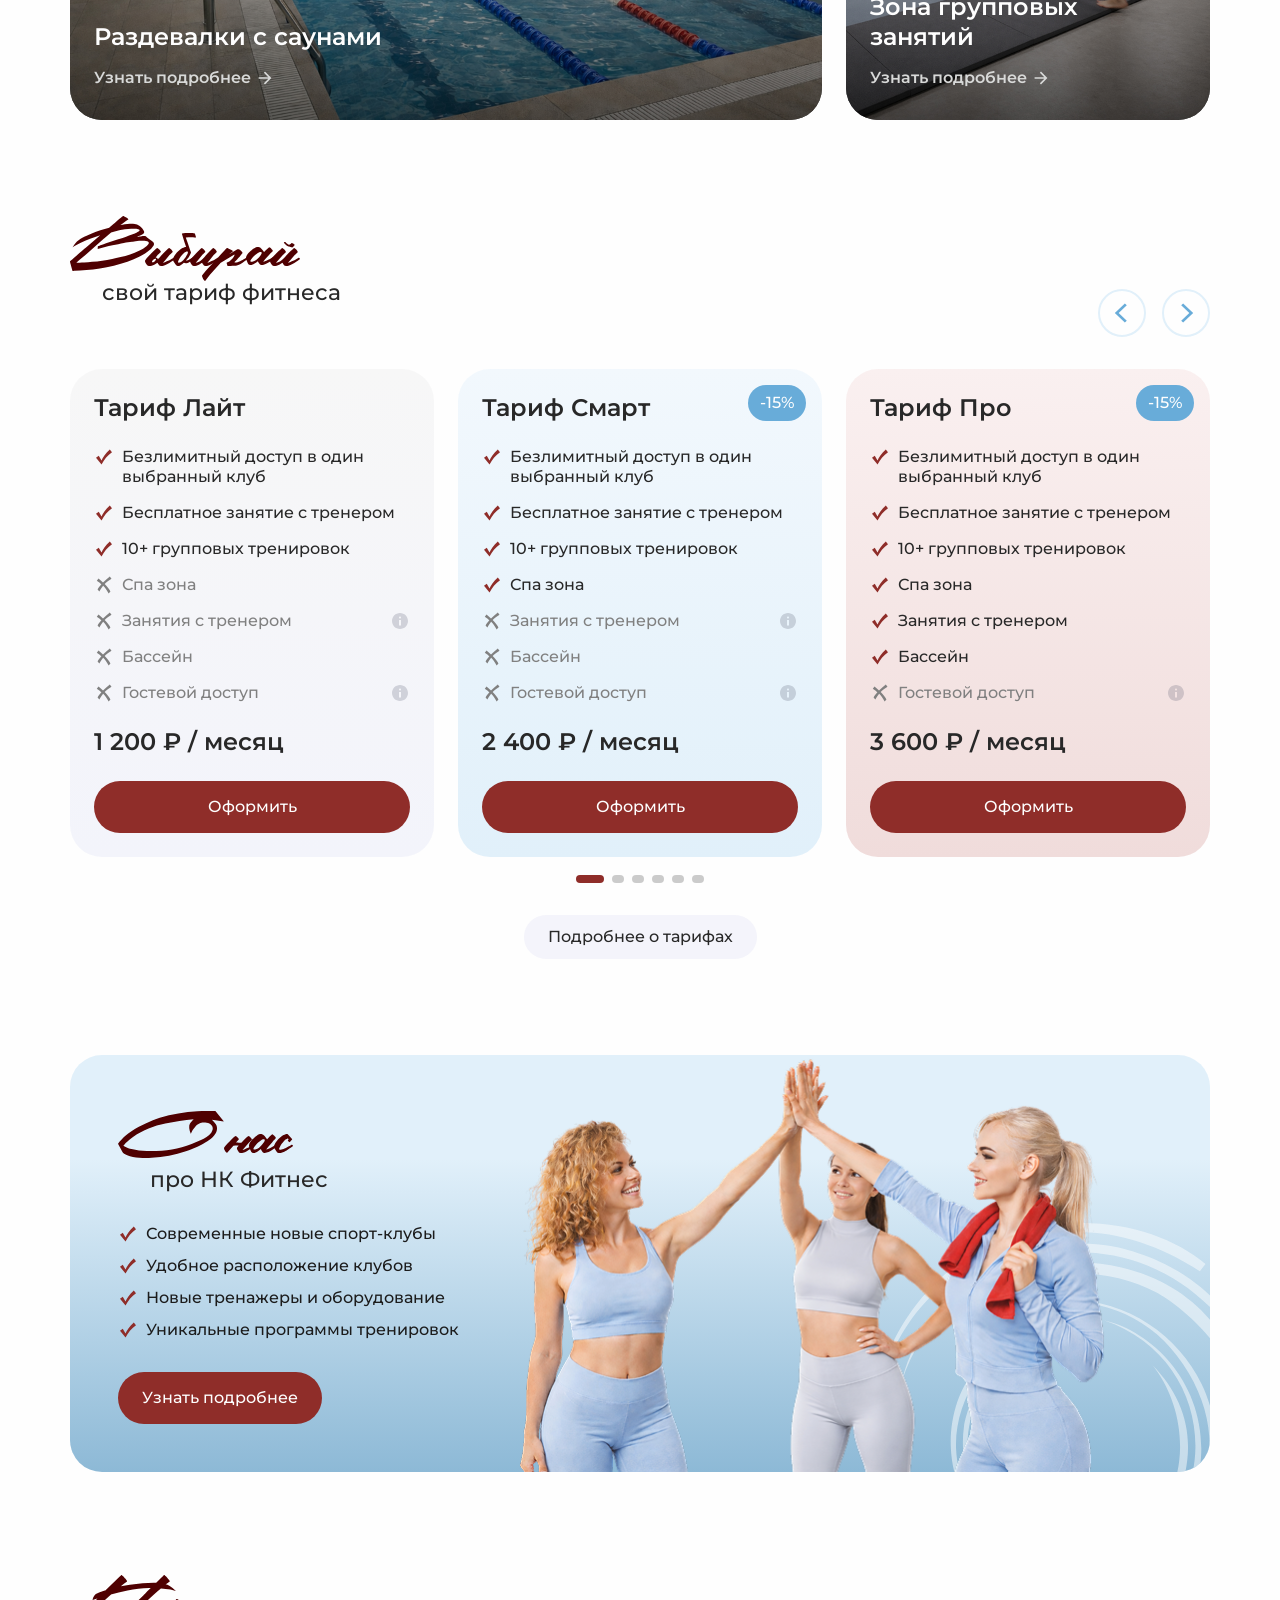
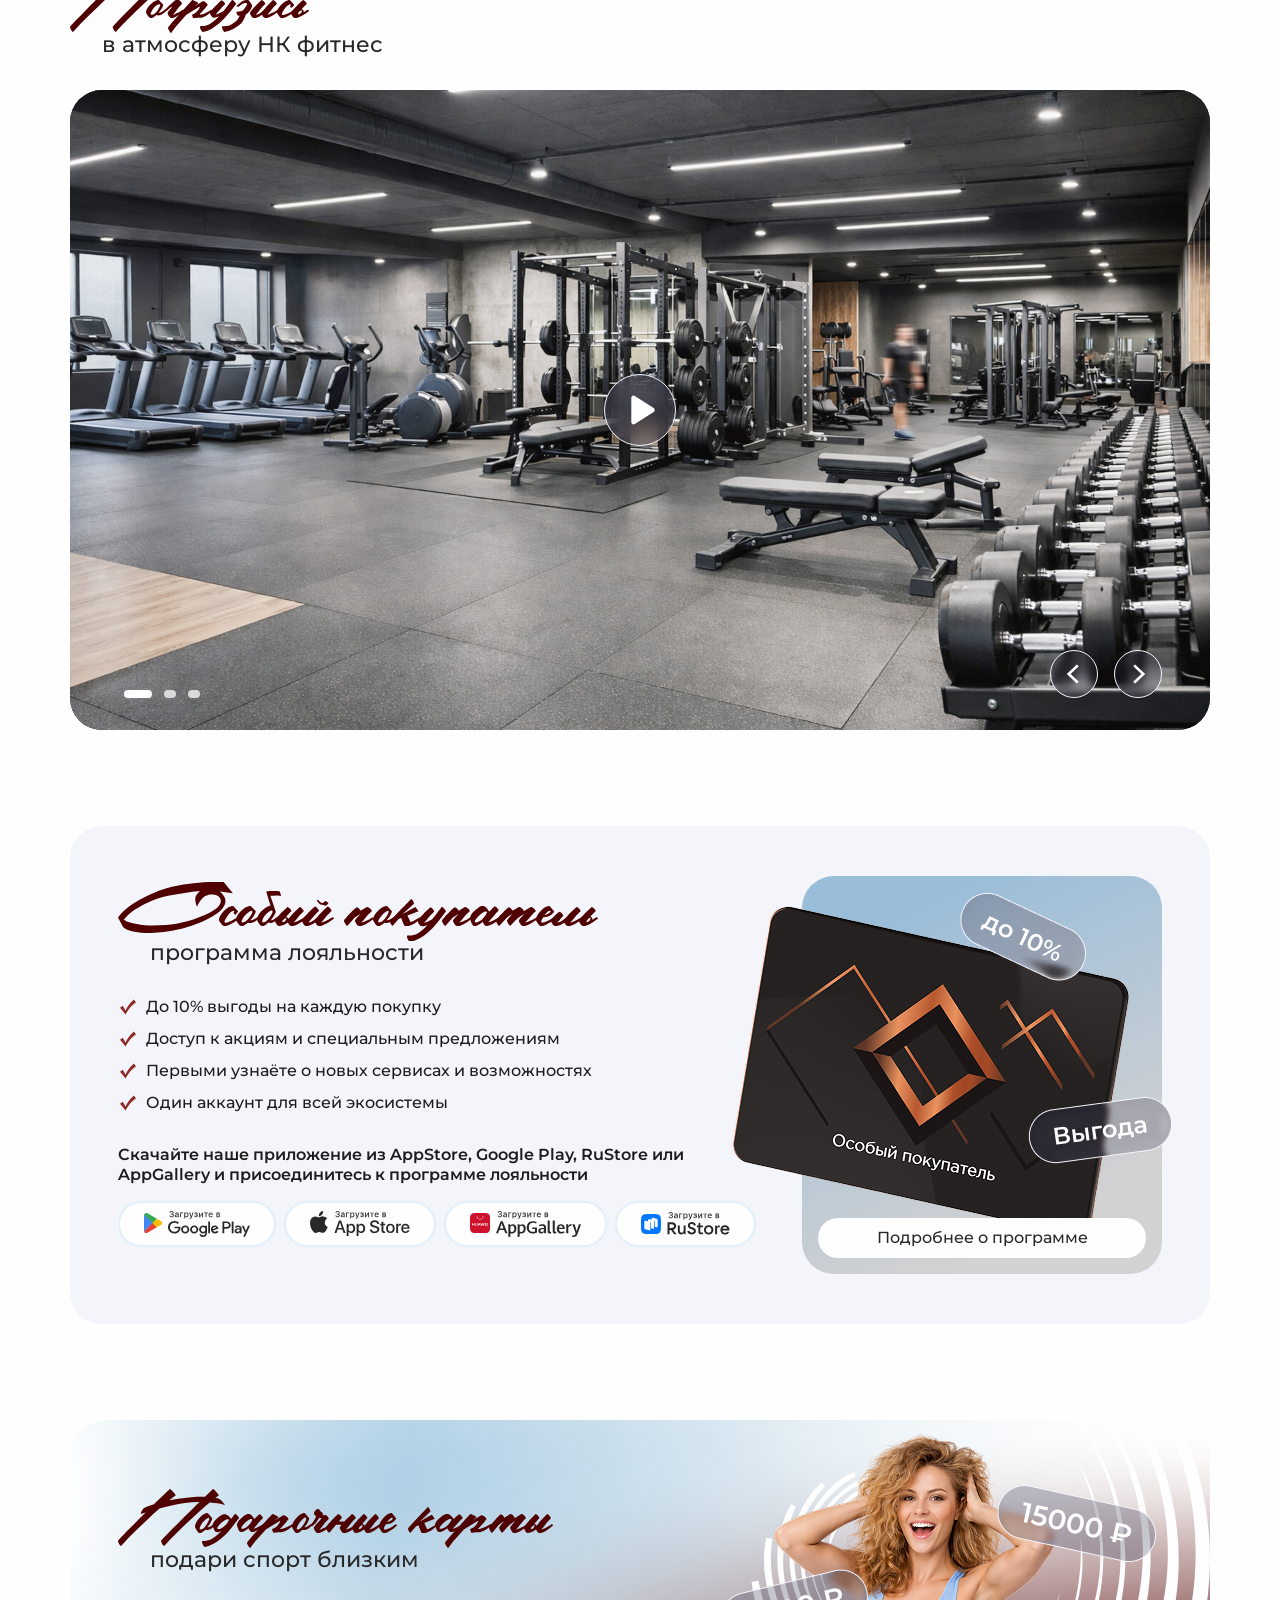
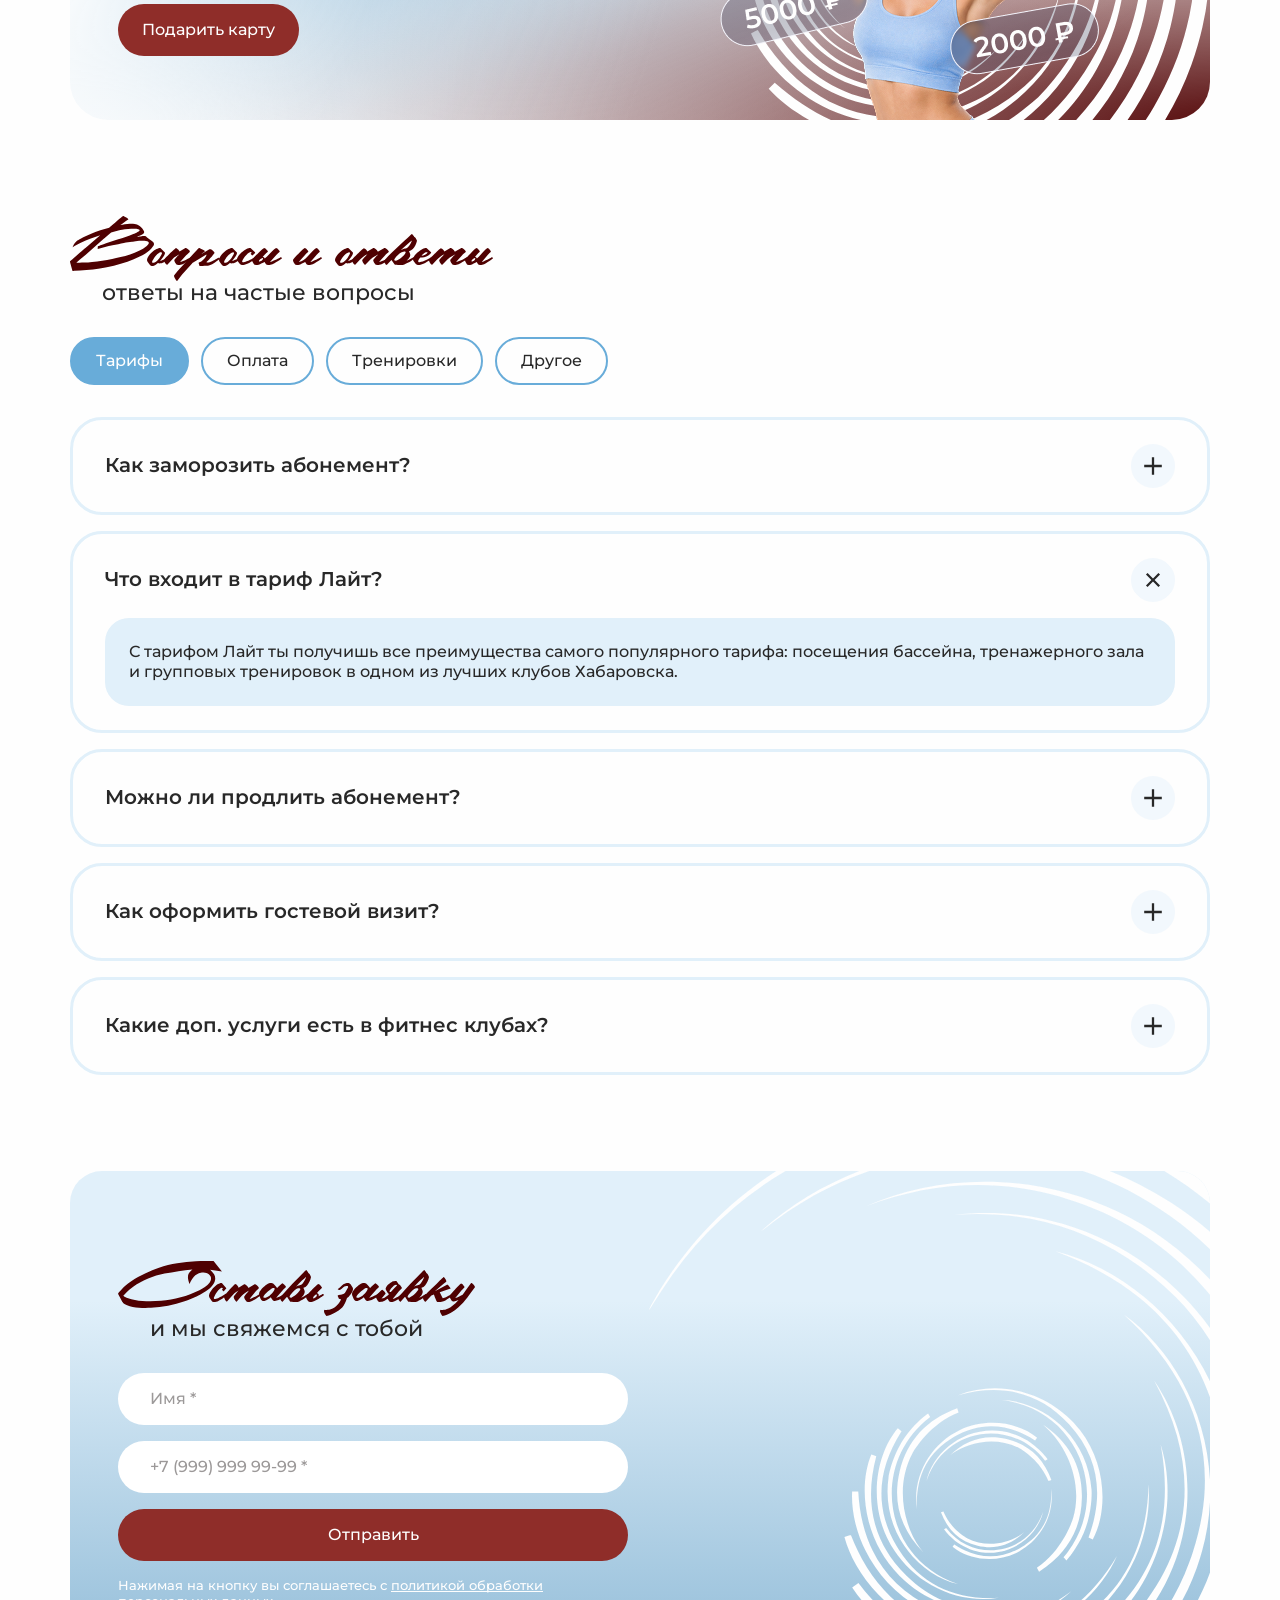
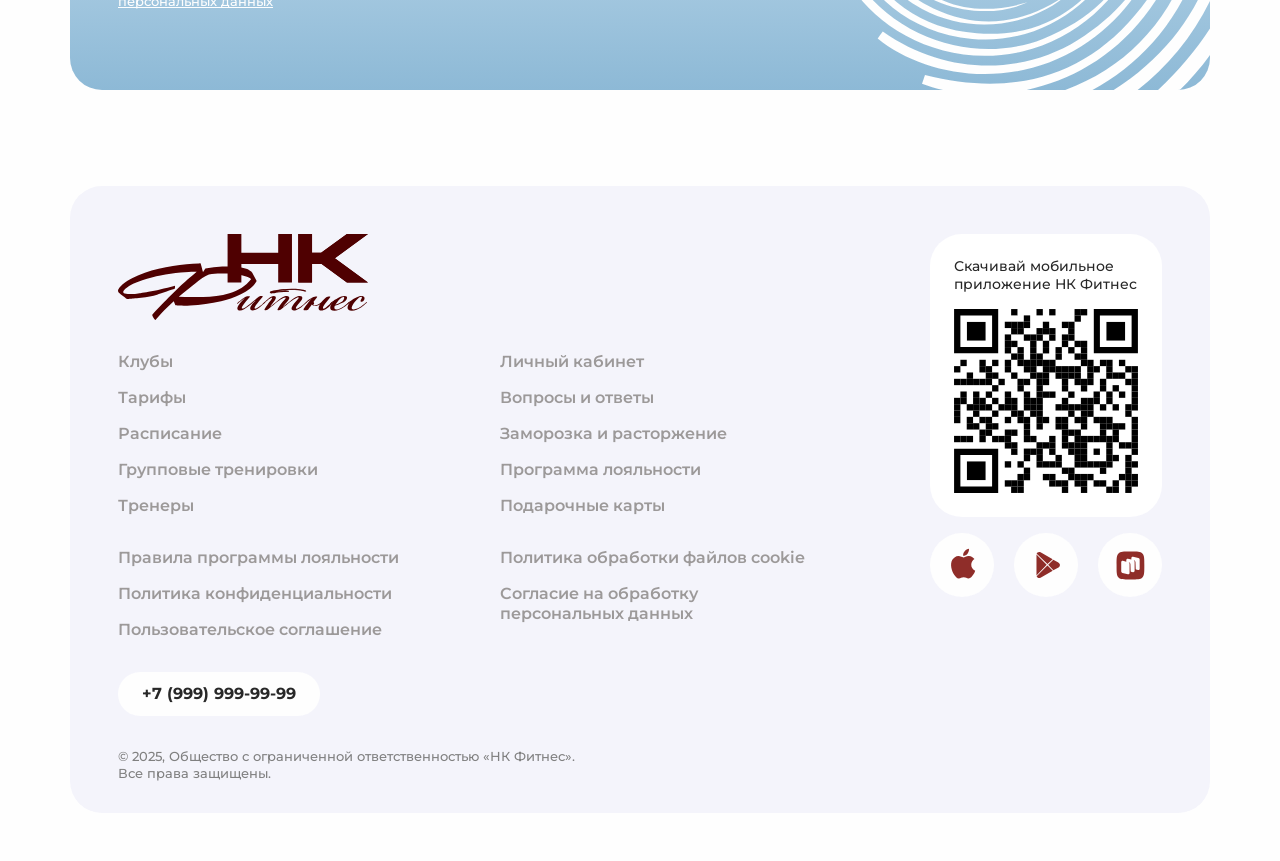
==== commit 784ff21e: "feat: added notifications" ====
--- a/index.html
+++ b/index.html
@@ -41,14 +41,148 @@
 
           <div class="header__controls">
             <button class="header__controls-profile"></button>
+            <button class="header__controls-notifications is-notified"></button>
             <button class="header__controls-login">Войти</button>
             <button class="header__controls-buy">Купить абонемент</button>
-            <button class="header__controls-notifications active"></button>
             <button class="header__controls-menu"></button>
           </div>
         </div>
       </div>
     </header>
+
+    <div class="mobile-menu">
+      <div class="mobile-menu__body">
+        <div class="mobile-menu__content">
+          <nav class="mobile-menu__nav">
+            <ul class="mobile-menu__nav-menu">
+              <li class="mobile-menu__nav-menu-item">
+                <a class="mobile-menu__nav-menu-item-link" href="#">О клубе</a>
+              </li>
+              <li class="mobile-menu__nav-menu-item">
+                <a class="mobile-menu__nav-menu-item-link" href="#">Тарифы</a>
+              </li>
+              <li class="mobile-menu__nav-menu-item">
+                <a class="mobile-menu__nav-menu-item-link" href="#">Расписание</a>
+              </li>
+              <li class="mobile-menu__nav-menu-item">
+                <a class="mobile-menu__nav-menu-item-link" href="#">Групповые тренировки</a>
+              </li>
+              <li class="mobile-menu__nav-menu-item">
+                <a class="mobile-menu__nav-menu-item-link" href="#">Тренеры</a>
+              </li>
+            </ul>
+
+            <ul class="mobile-menu__nav-menu">
+              <li class="mobile-menu__nav-menu-item">
+                <a class="mobile-menu__nav-menu-item-link" href="#">Личный кабинет</a>
+              </li>
+              <li class="mobile-menu__nav-menu-item">
+                <a class="mobile-menu__nav-menu-item-link" href="#">Вопросы и ответы</a>
+              </li>
+              <li class="mobile-menu__nav-menu-item">
+                <a class="mobile-menu__nav-menu-item-link" href="#">Заморозка и расторжение</a>
+              </li>
+              <li class="mobile-menu__nav-menu-item">
+                <a class="mobile-menu__nav-menu-item-link" href="#">Программа лояльности</a>
+              </li>
+              <li class="mobile-menu__nav-menu-item">
+                <a class="mobile-menu__nav-menu-item-link" href="#">Подарочные карты</a>
+              </li>
+              <li class="mobile-menu__nav-menu-item">
+                <a class="mobile-menu__nav-menu-item-link" href="#">Блог</a>
+              </li>
+            </ul>
+          </nav>
+
+          <div class="mobile-menu__download">
+            <div class="mobile-menu__download-links">
+              <a class="mobile-menu__download-link" href="#">
+                <img
+                  class="mobile-menu__download-link-logo"
+                  src="./assets/google-play-download-logo-mob.svg"
+                  alt=""
+                />
+              </a>
+              <a class="mobile-menu__download-link" href="#">
+                <img
+                  class="mobile-menu__download-link-logo"
+                  src="./assets/app-store-download-logo-mob.svg"
+                  alt=""
+                />
+              </a>
+              <a class="mobile-menu__download-link" href="#">
+                <img
+                  class="mobile-menu__download-link-logo"
+                  src="./assets/app-gallery-download-logo-mob.svg"
+                  alt=""
+                />
+              </a>
+              <a class="mobile-menu__download-link" href="#">
+                <img
+                  class="mobile-menu__download-link-logo"
+                  src="./assets/rustore-download-logo-mob.svg"
+                  alt=""
+                />
+              </a>
+            </div>
+          </div>
+
+          <div class="mobile-menu__subscription">
+            <button class="mobile-menu__subscription-button">Купить абонемент</button>
+          </div>
+        </div>
+      </div>
+    </div>
+
+    <div class="notifications">
+      <div class="notifications__body">
+        <div class="notifications__content">
+          <div class="notifications__empty">Тут пока пусто</div>
+
+          <ul class="notifications__list">
+            <li class="notifications__list-item notifications__list-item__new">
+              <div class="notifications__list-item-title">Тренировка через 1 час</div>
+              <div class="notifications__list-item-text">
+                Групповая тренировка Суставная гимнастика начнётся через 1 час
+              </div>
+              <div class="notifications__list-item-date">05 фев 17:00</div>
+            </li>
+
+            <li class="notifications__list-item notifications__list-item__new">
+              <div class="notifications__list-item-title">Тренировка завтра в 18:00</div>
+              <div class="notifications__list-item-text">
+                Групповая тренировка BUMS + ABS завтра в 18:00
+              </div>
+              <div class="notifications__list-item-date">04 фев 19:00</div>
+            </li>
+
+            <li class="notifications__list-item">
+              <div class="notifications__list-item-title">Тренировка через 1 час</div>
+              <div class="notifications__list-item-text">
+                Групповая тренировка Суставная гимнастика начнётся через 1 час
+              </div>
+              <div class="notifications__list-item-date">05 фев 17:00</div>
+            </li>
+
+            <li class="notifications__list-item">
+              <div class="notifications__list-item-title">Тренировка завтра в 18:00</div>
+              <div class="notifications__list-item-text">
+                Групповая тренировка BUMS + ABS завтра в 18:00
+              </div>
+              <div class="notifications__list-item-date">04 фев 19:00</div>
+            </li>
+
+            <li class="notifications__list-item">
+              <div class="notifications__list-item-title">Тренировка через 1 час</div>
+              <div class="notifications__list-item-text">
+                Групповая тренировка Суставная гимнастика начнётся через 1 час
+              </div>
+              <div class="notifications__list-item-date">05 фев 17:00</div>
+            </li>
+          </ul>
+        </div>
+      </div>
+    </div>
 
     <main class="main">
       <section class="first-screen">
@@ -1299,7 +1433,7 @@
       </div>
     </footer>
 
-    <div class="cookies active" style="display: none">
+    <div class="cookies active">
       <figure class="cookies__icon">
         <img class="cookies__icon-image" src="./assets/cookies.svg" alt="cookies" />
       </figure>
@@ -1313,7 +1447,7 @@
       </div>
     </div>
 
-    <div class="loader" style="display: none">
+    <div class="loader">
       <div class="loader__main">
         <svg
           class="loader__main-layer loader__main-layer_outer"
--- a/css/index.css
+++ b/css/index.css
@@ -43,7 +43,7 @@
   top: 32px;
   left: 0;
   right: 0;
-  z-index: 99;
+  z-index: 999;
   max-width: 100%;
   overflow: hidden;
 }
@@ -83,7 +83,7 @@
 }
 @media (max-width: 1024px) {
   .header__wrapper {
-    padding: 12px 24px;
+    padding: 8px 24px;
     margin: 0 -15px;
     border-radius: 48px;
     background-color: #fefefe;
@@ -343,6 +343,16 @@
   border: 2px solid #fefefe;
   border-radius: 10px;
   background-color: #8f2d29;
+  display: none;
+}
+.header__controls-notifications.is-notified::after {
+  display: block;
+}
+.header__controls-notifications.active::before {
+  background-image: url(../assets/close.svg);
+}
+.header__controls-notifications.active::after {
+  display: none;
 }
 .header__controls-menu {
   display: none;
@@ -357,6 +367,9 @@
 .header__controls-menu::before {
   background-image: url(../assets/menu.svg);
 }
+.header__controls-menu.active::before {
+  background-image: url(../assets/close.svg);
+}
 .header__controls-profile {
   display: none;
 }
@@ -368,6 +381,11 @@
 .header__controls-profile::before {
   background-image: url(../assets/profile.svg);
 }
+.header__controls_logged .header__controls-notifications {
+  display: -webkit-box;
+  display: -ms-flexbox;
+  display: flex;
+}
 .header__controls_logged .header__controls-profile {
   display: -webkit-box;
   display: -ms-flexbox;
@@ -385,6 +403,401 @@
 }
 .header__controls-buy:active {
   background-color: #af3732;
+}
+
+.mobile-menu {
+  position: fixed;
+  inset: 0;
+  z-index: 998;
+  display: -webkit-box;
+  display: -ms-flexbox;
+  display: flex;
+  -webkit-box-align: stretch;
+      -ms-flex-align: stretch;
+          align-items: stretch;
+  -webkit-box-pack: end;
+      -ms-flex-pack: end;
+          justify-content: flex-end;
+  max-height: 100dvh;
+  padding: 96px 12px 12px;
+  -webkit-box-sizing: border-box;
+          box-sizing: border-box;
+  pointer-events: none;
+  display: none;
+}
+@media (max-width: 1024px) {
+  .mobile-menu {
+    display: -webkit-box;
+    display: -ms-flexbox;
+    display: flex;
+  }
+}
+.mobile-menu.active {
+  pointer-events: all;
+}
+.mobile-menu__body {
+  display: -webkit-box;
+  display: -ms-flexbox;
+  display: flex;
+  -webkit-box-align: stretch;
+      -ms-flex-align: stretch;
+          align-items: stretch;
+  max-width: 360px;
+  max-height: calc(100dvh - 96px - 12px);
+  width: 100%;
+  padding: 24px;
+  -webkit-box-sizing: border-box;
+          box-sizing: border-box;
+  border-radius: 32px;
+  -webkit-box-shadow: 0 2px 12px 0 rgba(60, 63, 92, 0.2);
+          box-shadow: 0 2px 12px 0 rgba(60, 63, 92, 0.2);
+  background-color: #fefefe;
+  -webkit-transform: translateX(100dvw);
+          transform: translateX(100dvw);
+  -webkit-transition: -webkit-transform ease-out 0.2s;
+  transition: -webkit-transform ease-out 0.2s;
+  transition: transform ease-out 0.2s;
+  transition: transform ease-out 0.2s, -webkit-transform ease-out 0.2s;
+}
+@media (max-width: 576px) {
+  .mobile-menu__body {
+    max-width: none;
+  }
+}
+.mobile-menu.active .mobile-menu__body {
+  -webkit-transform: translateX(0);
+          transform: translateX(0);
+}
+.mobile-menu__content {
+  display: -webkit-box;
+  display: -ms-flexbox;
+  display: flex;
+  -webkit-box-orient: vertical;
+  -webkit-box-direction: normal;
+      -ms-flex-direction: column;
+          flex-direction: column;
+  gap: 24px;
+  max-height: calc(100dvh - 96px - 12px - 48px);
+  width: 100%;
+  overflow: auto;
+}
+.mobile-menu__nav {
+  display: -webkit-box;
+  display: -ms-flexbox;
+  display: flex;
+  -webkit-box-flex: 1;
+      -ms-flex: 1 1 100%;
+          flex: 1 1 100%;
+  -webkit-box-orient: vertical;
+  -webkit-box-direction: normal;
+      -ms-flex-direction: column;
+          flex-direction: column;
+  gap: 24px;
+}
+.mobile-menu__nav-menu {
+  display: -webkit-box;
+  display: -ms-flexbox;
+  display: flex;
+  -webkit-box-orient: vertical;
+  -webkit-box-direction: normal;
+      -ms-flex-direction: column;
+          flex-direction: column;
+  gap: 16px;
+  margin: 0;
+  padding: 0;
+  list-style-type: none;
+}
+.mobile-menu__nav-menu-item-link {
+  font-weight: 600;
+  font-size: 16px;
+  line-height: 125%;
+  color: #282828;
+}
+.mobile-menu__download {
+  display: none;
+}
+@media (max-width: 768px) {
+  .mobile-menu__download {
+    display: block;
+  }
+}
+.mobile-menu__download-title {
+  margin: 0 0 16px;
+  font-weight: 500;
+  font-size: 16px;
+  line-height: 125%;
+  color: #1c1c1c;
+}
+.mobile-menu__download-links {
+  display: -webkit-box;
+  display: -ms-flexbox;
+  display: flex;
+  -ms-flex-pack: distribute;
+      justify-content: space-around;
+}
+.mobile-menu__download-link {
+  display: -webkit-box;
+  display: -ms-flexbox;
+  display: flex;
+  -webkit-box-align: center;
+      -ms-flex-align: center;
+          align-items: center;
+  -webkit-box-pack: center;
+      -ms-flex-pack: center;
+          justify-content: center;
+  padding: 0;
+  border: none;
+  border-radius: 32px;
+  background-color: #f4f4fb;
+  -webkit-transition-property: background-color;
+  transition-property: background-color;
+  -webkit-transition-timing-function: ease-out;
+          transition-timing-function: ease-out;
+  -webkit-transition-duration: 0.2s;
+          transition-duration: 0.2s;
+  cursor: pointer;
+}
+.mobile-menu__download-link:hover {
+  background-color: #f2f8fd;
+}
+.mobile-menu__download-link:active {
+  background-color: #e1f0fa;
+}
+.mobile-menu__download-link-logo {
+  display: block;
+  max-width: 100%;
+  height: auto;
+  pointer-events: none;
+}
+.mobile-menu__subscription-button {
+  display: -webkit-box;
+  display: -ms-flexbox;
+  display: flex;
+  -webkit-box-align: center;
+      -ms-flex-align: center;
+          align-items: center;
+  -webkit-box-pack: center;
+      -ms-flex-pack: center;
+          justify-content: center;
+  -webkit-box-flex: 0;
+      -ms-flex: 0 0 auto;
+          flex: 0 0 auto;
+  min-height: 44px;
+  padding: 16px 24px;
+  width: 100%;
+  -webkit-box-sizing: border-box;
+          box-sizing: border-box;
+  font-weight: 500;
+  font-size: 16px;
+  line-height: 125%;
+  color: #fefefe;
+  border: none;
+  border-radius: 32px;
+  background-color: #8f2d29;
+  -webkit-transition-property: background-color;
+  transition-property: background-color;
+  -webkit-transition-timing-function: ease-out;
+          transition-timing-function: ease-out;
+  -webkit-transition-duration: 0.2s;
+          transition-duration: 0.2s;
+  cursor: pointer;
+}
+.mobile-menu__subscription-button:hover {
+  background-color: #9f322d;
+}
+.mobile-menu__subscription-button:active {
+  background-color: #af3732;
+}
+
+.notifications {
+  position: fixed;
+  inset: 0;
+  z-index: 998;
+  display: -webkit-box;
+  display: -ms-flexbox;
+  display: flex;
+  -webkit-box-align: start;
+      -ms-flex-align: start;
+          align-items: flex-start;
+  -webkit-box-pack: end;
+      -ms-flex-pack: end;
+          justify-content: flex-end;
+  max-height: 100dvh;
+  padding: 102px 12px 12px;
+  -webkit-box-sizing: border-box;
+          box-sizing: border-box;
+  pointer-events: none;
+}
+@media (max-width: 1024px) {
+  .notifications {
+    padding: 96px 12px 12px;
+  }
+}
+@media (max-width: 576px) {
+  .notifications {
+    -webkit-box-align: stretch;
+        -ms-flex-align: stretch;
+            align-items: stretch;
+  }
+}
+.notifications.active {
+  pointer-events: all;
+}
+.notifications__body {
+  display: -webkit-box;
+  display: -ms-flexbox;
+  display: flex;
+  -webkit-box-align: stretch;
+      -ms-flex-align: stretch;
+          align-items: stretch;
+  max-width: 558px;
+  max-height: calc(100dvh - 102px - 12px);
+  width: 100%;
+  padding: 24px;
+  -webkit-box-sizing: border-box;
+          box-sizing: border-box;
+  border-radius: 32px;
+  -webkit-box-shadow: 0 2px 12px 0 rgba(60, 63, 92, 0.2);
+          box-shadow: 0 2px 12px 0 rgba(60, 63, 92, 0.2);
+  background-color: #fefefe;
+  -webkit-transform: translateX(100dvw);
+          transform: translateX(100dvw);
+  -webkit-transition: -webkit-transform ease-out 0.2s;
+  transition: -webkit-transform ease-out 0.2s;
+  transition: transform ease-out 0.2s;
+  transition: transform ease-out 0.2s, -webkit-transform ease-out 0.2s;
+}
+@media (max-width: 1024px) {
+  .notifications__body {
+    max-height: calc(100dvh - 96px - 12px);
+  }
+}
+@media (max-width: 576px) {
+  .notifications__body {
+    max-width: none;
+  }
+}
+.notifications.active .notifications__body {
+  -webkit-transform: translateX(0);
+          transform: translateX(0);
+}
+.notifications__content {
+  display: -webkit-box;
+  display: -ms-flexbox;
+  display: flex;
+  -webkit-box-orient: vertical;
+  -webkit-box-direction: normal;
+      -ms-flex-direction: column;
+          flex-direction: column;
+  gap: 24px;
+  max-height: calc(100dvh - 96px - 12px - 48px);
+  width: 100%;
+  overflow: auto;
+}
+.notifications__empty {
+  display: block;
+  padding: 41px 16px;
+  font-weight: 600;
+  font-size: 13px;
+  line-height: 125%;
+  text-align: center;
+  color: #808080;
+  border-radius: 16px;
+  background-color: #f4f4fb;
+}
+@media (max-width: 576px) {
+  .notifications__empty {
+    padding: 62px 16px;
+  }
+}
+.notifications__list {
+  display: -webkit-box;
+  display: -ms-flexbox;
+  display: flex;
+  -webkit-box-orient: vertical;
+  -webkit-box-direction: normal;
+      -ms-flex-direction: column;
+          flex-direction: column;
+  gap: 8px;
+  padding: 0;
+  margin: 0;
+  list-style-type: none;
+}
+.notifications__list-item {
+  display: -webkit-box;
+  display: -ms-flexbox;
+  display: flex;
+  -ms-flex-wrap: wrap;
+      flex-wrap: wrap;
+  gap: 8px 16px;
+  padding: 16px;
+  border-radius: 16px;
+  background-color: #f4f4fb;
+}
+.notifications__list-item-title {
+  -webkit-box-flex: 0;
+      -ms-flex: 0 0 calc(100% - 16px - 100px);
+          flex: 0 0 calc(100% - 16px - 100px);
+  -webkit-box-ordinal-group: 1;
+      -ms-flex-order: 0;
+          order: 0;
+  font-weight: 600;
+  font-size: 14px;
+  line-height: 125%;
+  color: #282828;
+}
+@media (max-width: 576px) {
+  .notifications__list-item-title {
+    -webkit-box-flex: 1;
+        -ms-flex: 1 1 100%;
+            flex: 1 1 100%;
+  }
+}
+.notifications__list-item-text {
+  -webkit-box-ordinal-group: 3;
+      -ms-flex-order: 2;
+          order: 2;
+  font-weight: 500;
+  font-size: 14px;
+  line-height: 125%;
+  color: #282828;
+}
+@media (max-width: 576px) {
+  .notifications__list-item-text {
+    -webkit-box-flex: 1;
+        -ms-flex: 1 1 100%;
+            flex: 1 1 100%;
+    -webkit-box-ordinal-group: 2;
+        -ms-flex-order: 1;
+            order: 1;
+  }
+}
+.notifications__list-item-date {
+  -webkit-box-flex: 0;
+      -ms-flex: 0 0 100px;
+          flex: 0 0 100px;
+  -webkit-box-ordinal-group: 2;
+      -ms-flex-order: 1;
+          order: 1;
+  font-weight: 500;
+  font-size: 13px;
+  line-height: 125%;
+  color: #808080;
+  text-align: right;
+}
+@media (max-width: 576px) {
+  .notifications__list-item-date {
+    -webkit-box-flex: 1;
+        -ms-flex: 1 1 100%;
+            flex: 1 1 100%;
+    -webkit-box-ordinal-group: 3;
+        -ms-flex-order: 2;
+            order: 2;
+    text-align: left;
+  }
+}
+.notifications:has(.notifications__list-item) .notifications__empty {
+  display: none;
 }
 
 .first-screen {
